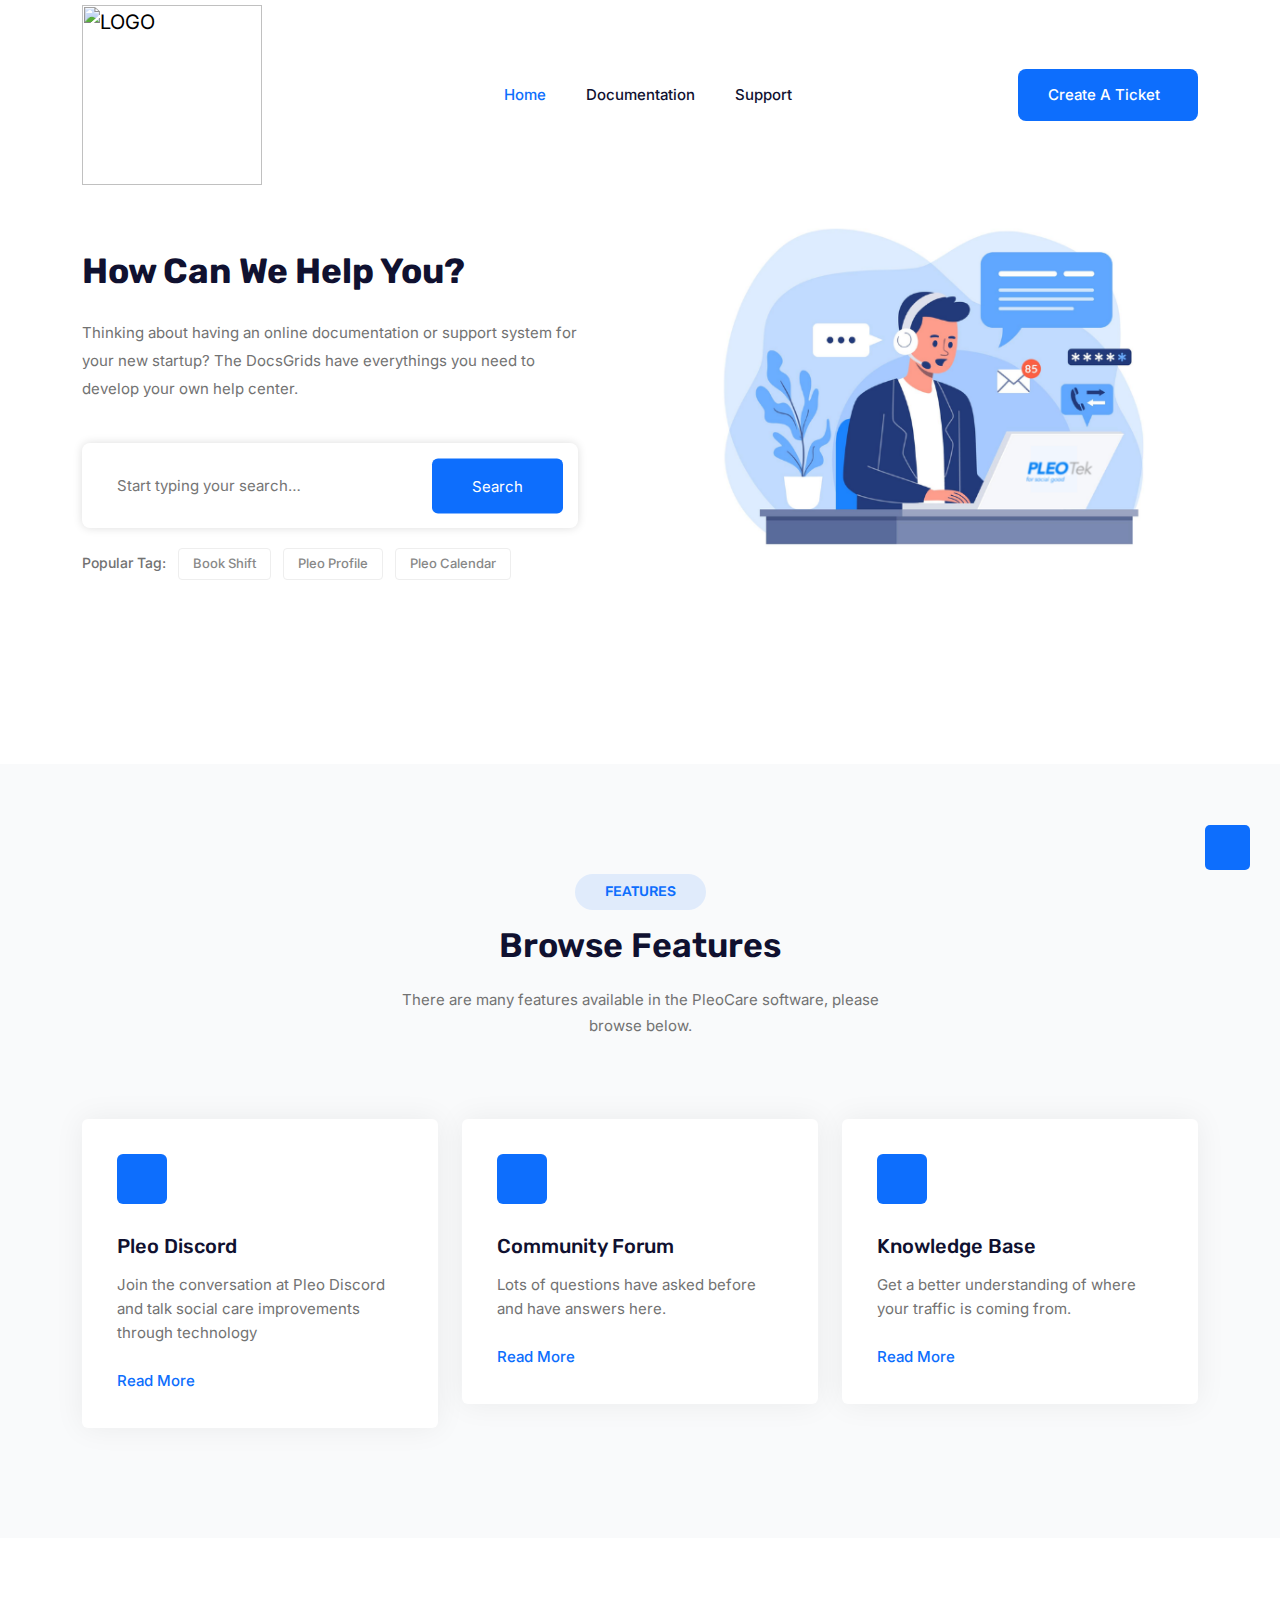
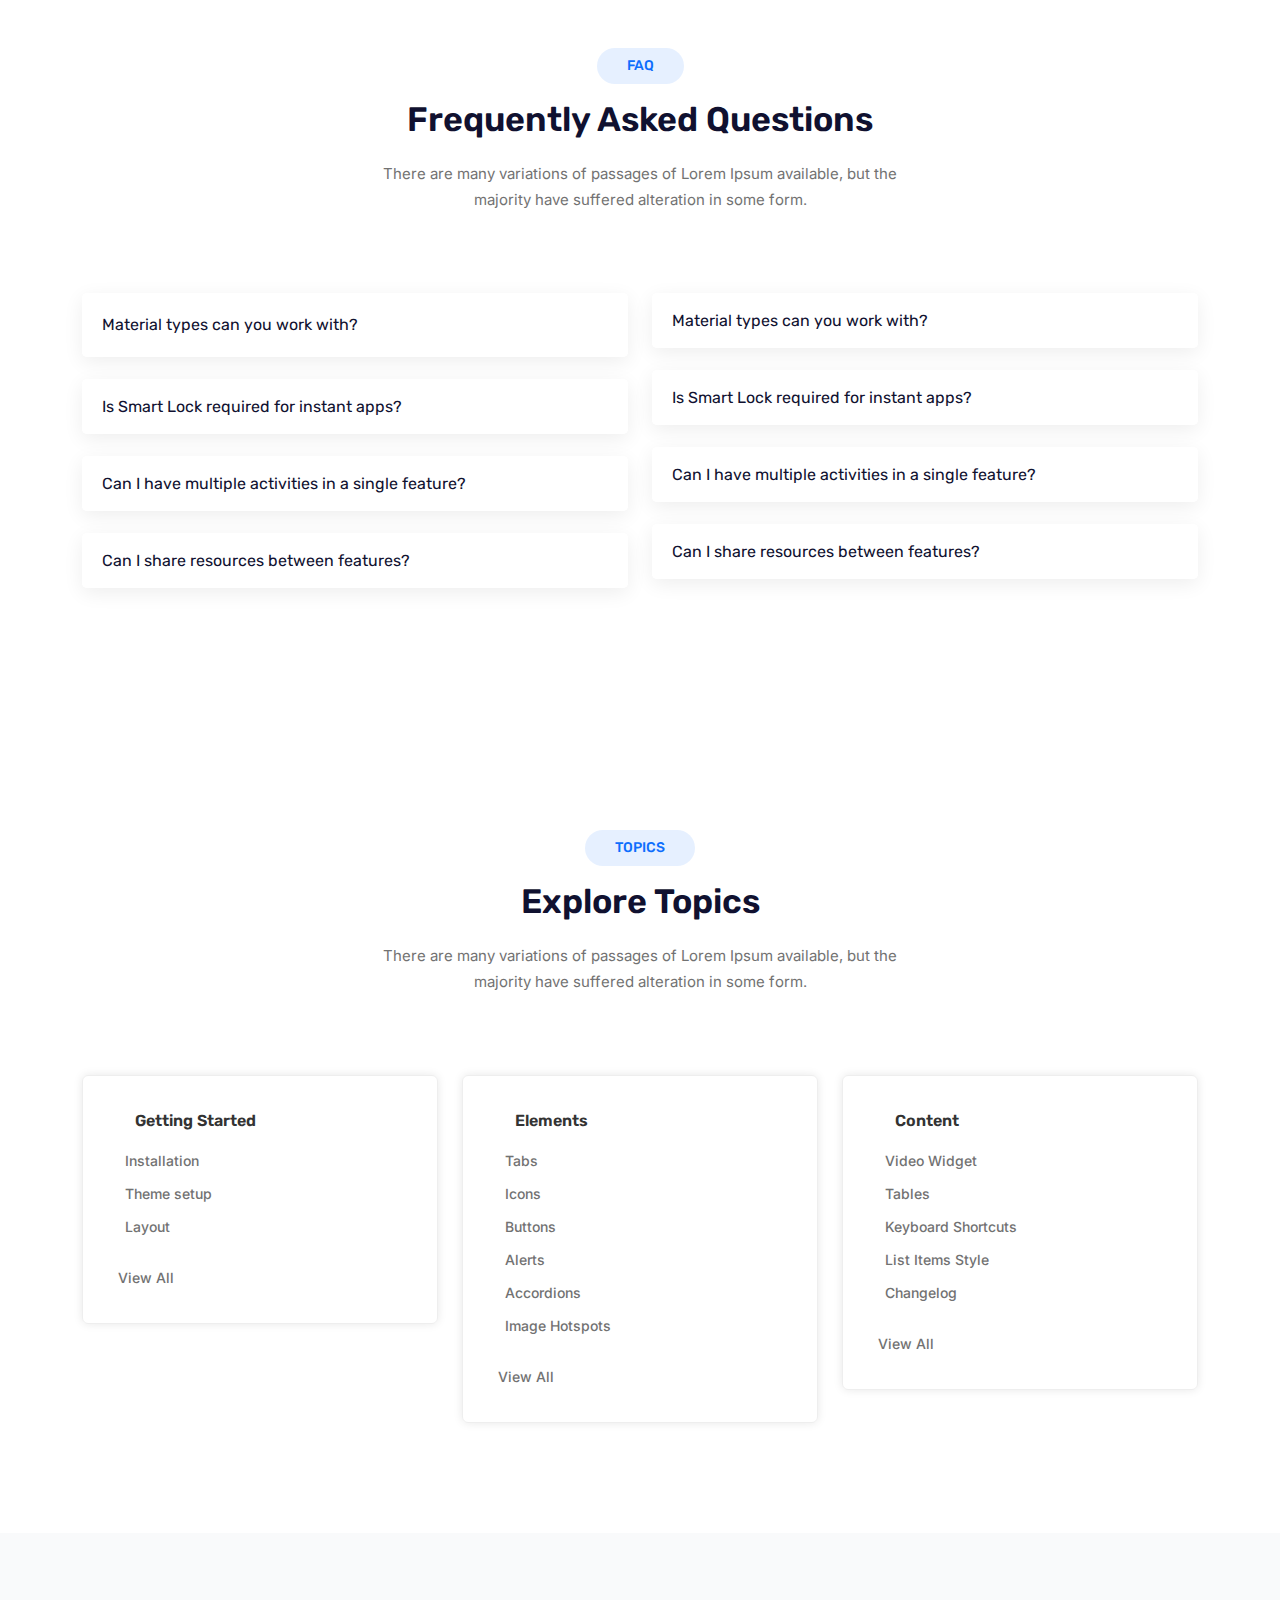
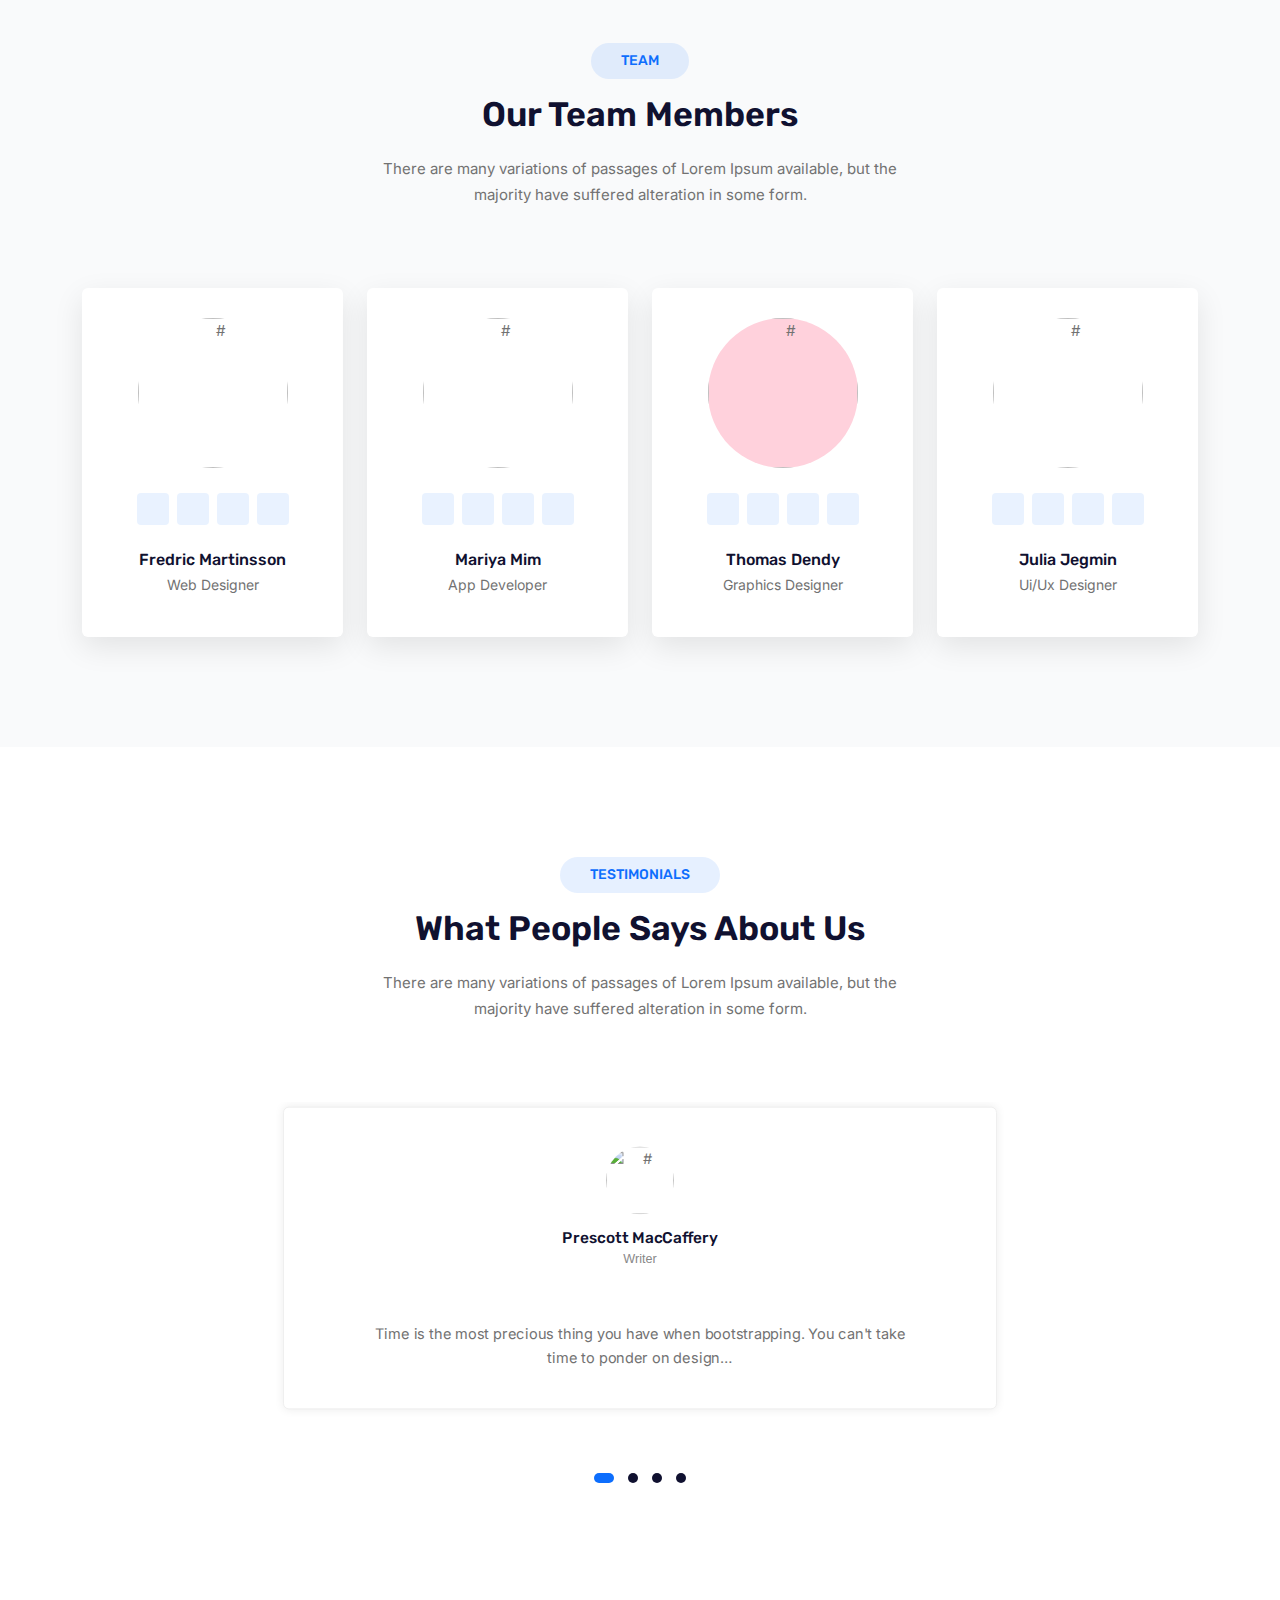
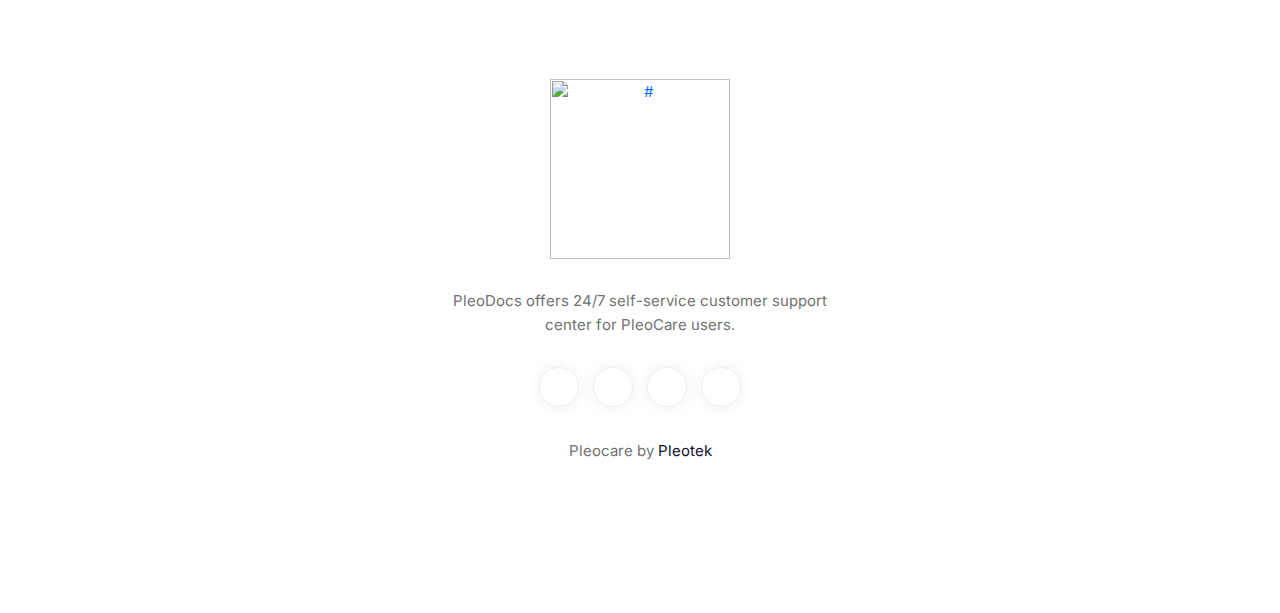
==== index.html @ 9467b8dd "Update index.html" ====
<html class="no-js" lang="zxx"><head>
    <meta charset="utf-8">
    <meta http-equiv="x-ua-compatible" content="ie=edge">
    <title>DocGrids - Documentation Bootstrap 5 HTML Template.</title>
    <meta name="description" content="">
    <meta name="viewport" content="width=device-width, initial-scale=1">
    <link rel="shortcut icon" type="image/x-icon" href="assets/images/favicon.svg">
    <link rel="stylesheet" href="https://cdn.jsdelivr.net/npm/bootstrap@5.0.2/dist/css/bootstrap.min.css">
    <link rel="stylesheet" href="assets/css/LineIcons.3.0.css">
    <link rel="stylesheet" href="assets/css/animate.css">
    <link rel="stylesheet" href="assets/css/tiny-slider.css">
    <link rel="stylesheet" href="assets/css/main.css">


    <script src="https://use.fontawesome.com/62c8717258.js"></script>

</head>

    <body>
    <div class="preloader" style="opacity: 0; display: none;">
    <div class="preloader-inner">
    <div class="preloader-icon">
    <span></span>
    <span></span>
    </div>
    </div>
    </div>
    
    
    <header class="header navbar-area">
    <div class="container">
    <div class="row align-items-center">
    <div class="col-lg-12">
    <div class="nav-inner">
    
    <nav class="navbar navbar-expand-lg">
    <a class="navbar-brand" href="index.html">
        <img src="assets/images/bluelogo.png" alt="LOGO" style="width:180px;">
    </a>
    <button class="navbar-toggler mobile-menu-btn" type="button" data-bs-toggle="collapse" data-bs-target="#navbarSupportedContent" aria-controls="navbarSupportedContent" aria-expanded="false" aria-label="Toggle navigation">
    <span class="toggler-icon"></span>
    <span class="toggler-icon"></span>
    <span class="toggler-icon"></span>
    </button>
    <div class="collapse navbar-collapse sub-menu-bar" id="navbarSupportedContent">
    <ul id="nav" class="navbar-nav ms-auto">
    <li class="nav-item">
    <a href="index.html" class="active" aria-label="Toggle navigation">Home</a>
    </li>
    <li class="nav-item">
    <a href="documentation.html" aria-label="Toggle navigation">Documentation</a>
    </li>
    <li class="nav-item">
    <a href="contact.html" aria-label="Toggle navigation">Support</a>
    </li>
    </ul>
    </div> 
    <div class="button">
    <a href="contact.html" class="btn">Create a Ticket <i class="fa fa-ticket"></i></a>
    </div>
    </nav>
    
    </div>
    </div>
    </div> 
    </div> 
    </header>
    
    
    <section class="hero-area">
    <div class="container">
    <div class="row align-items-center">
    <div class="col-lg-6 col-md-12 col-12">
     <div class="hero-content">
    <h2>How Can We Help You?</h2>
    <p>Thinking about having an online documentation or
    support system for your new startup? The DocsGrids have everythings you need to develop your
    own help
    center.</p>
    <form class="search-form">
    <input type="text" placeholder="Start typing your search…">
    <button type="submit">Search</button>
    </form>
    <ul class="popular-tag">
    <li>Popular Tag:</li>
    <li><a href="javascript:void(0)">Book Shift</a></li>
    <li><a href="javascript:void(0)">Pleo Profile</a></li>
    <li><a href="javascript:void(0)">Pleo Calendar</a></li>
    </ul>
    </div>
    </div>
    <div class="col-lg-6 col-12">
    <div class="hero-image">
    <img src="assets/images/pleodoc_icon.png" alt="#">
    </div>
    </div>
    </div>
    </div>
    </section>
    

<section class="features section">
        <div class="container">
        <div class="row">
        <div class="col-12">
        <div class="section-title">
        <h3 class="wow zoomIn" data-wow-delay=".2s" style="visibility: visible; animation-delay: 0.2s; animation-name: zoomIn;">Features</h3>
        <h2 class="wow fadeInUp" data-wow-delay=".4s" style="visibility: visible; animation-delay: 0.4s; animation-name: fadeInUp;">Browse Features</h2>
        <p class="wow fadeInUp" data-wow-delay=".6s" style="visibility: visible; animation-delay: 0.6s; animation-name: fadeInUp;">There are many features available in the PleoCare software, please browse below.</p>
        </div>
        </div>
        </div>
<div class="row">

<div class="col-lg-4 col-md-6 col-12 wow fadeInUp" data-wow-delay=".2s" style="visibility: visible; animation-delay: 0.2s; animation-name: fadeInUp;">
        
        <div class="single-featuer">
        <div class="service-icon">
        <i class="fa fa-commenting-o"  style="margin-top:10px"></i>
        </div>
        <h3>Pleo Discord</h3>
        <p>Join the conversation at Pleo Discord and talk social care improvements through technology</p>
        <a href="javascript:void(0)" class="more">Read More <i class="fa fa-arrow-right"></i></a>
    </div>
        
</div>

<div class="col-lg-4 col-md-6 col-12 wow fadeInUp" data-wow-delay=".4s" style="visibility: visible; animation-delay: 0.4s; animation-name: fadeInUp;">
        
        <div class="single-featuer">
        <div class="service-icon">
        <i class="fa fa-microphone"  style="margin-top:10px"></i>
        </div>
        <h3>Community Forum</h3>
        <p>Lots of questions have asked before and have answers here.</p>
        <a href="javascript:void(0)" class="more">Read More <i class="fa fa-arrow-right"></i></a>
    </div>
        
</div>
        
<div class="col-lg-4 col-md-6 col-12 wow fadeInUp" data-wow-delay=".2s" style="visibility: visible; animation-delay: 0.2s; animation-name: fadeInUp;">
        
    <div class="single-featuer">
    <div class="service-icon">
    <i class="fa fa-book" style="margin-top:10px"></i>
    </div>
    <h3>Knowledge Base</h3>
    <p>Get a better understanding of where your traffic is coming from.</p>
    <a href="javascript:void(0)" class="more">Read More <i class="fa fa-arrow-right"></i></a>
    </div>
    
</div>

<!--row-->        
</div>
</div>
</section>
    
<section class="accordion-area section">
    <div class="container">
    <div class="row">
    <div class="col-12">
    <div class="section-title">
    <h3 class="wow zoomIn" data-wow-delay=".2s" style="visibility: visible; animation-delay: 0.2s; animation-name: zoomIn;">FAQ</h3>
    <h2 class="wow fadeInUp" data-wow-delay=".4s" style="visibility: visible; animation-delay: 0.4s; animation-name: fadeInUp;">Frequently asked
    questions</h2>
    <p class="wow fadeInUp" data-wow-delay=".6s" style="visibility: visible; animation-delay: 0.6s; animation-name: fadeInUp;">There are many variations of passages of Lorem
    Ipsum available, but the majority have suffered alteration in some form.</p>
    </div>
    </div>
    </div>
    <div class="row">
    <div class="col-lg-6">
    <div class="accordion style2" id="accordionExample">
    <div class="accordion-item">
    <h2 class="accordion-header" id="headingOne">
        
    <button class="accordion-button collapsed" type="button" data-bs-toggle="collapse" data-bs-target="#collapseOne" aria-expanded="false" aria-controls="collapseOne">
    <span>Material types can you work with?</span><i class="fa fa-book"  style="margin-top:10px"></i>
    </button>

    </h2>
    <div id="collapseOne" class="accordion-collapse collapse" aria-labelledby="headingOne" data-bs-parent="#accordionExample">
    <div class="accordion-body">
    <p>Lorem ipsum dolor sit amet, consectetur adipiscing elit, sed do eiusmod
    tempor incididunt ut labore et dolore magna aliqua. Quis ipsum suspendisse
    ultrices gravida.</p>
    </div>
    </div>
    </div>
    <div class="accordion-item">
    <h2 class="accordion-header" id="headingTwo">
    <button class="accordion-button collapsed" type="button" data-bs-toggle="collapse" data-bs-target="#collapseTwo" aria-expanded="false" aria-controls="collapseTwo">
    <span>Is Smart Lock required for instant apps?</span><i class="fa fa-arrow-down" aria-hidden="true"></i>

    </button>
    </h2>
    <div id="collapseTwo" class="accordion-collapse collapse" aria-labelledby="headingTwo" data-bs-parent="#accordionExample">
    <div class="accordion-body">
    <p>Lorem ipsum dolor sit amet, consectetur adipiscing elit, sed do eiusmod
    tempor incididunt ut labore et dolore magna aliqua. Quis ipsum suspendisse
    ultrices gravida.</p>
    <p>Lorem ipsum dolor sit amet, consectetur adipiscing elit, sed do eiusmod
    tempor incididunt ut labore et dolore magna aliqua. Quis ipsum suspendisse
    ultrices gravida.</p>
    </div>
    </div>
    </div>
    <div class="accordion-item">
    <h2 class="accordion-header" id="headingThree">
    <button class="accordion-button collapsed" type="button" data-bs-toggle="collapse" data-bs-target="#collapseThree" aria-expanded="false" aria-controls="collapseThree">
    <span>Can I have multiple activities in a single feature?</span><i class="fa fa-arrow-down" aria-hidden="true"></i>

    </button>
    </h2>
    <div id="collapseThree" class="accordion-collapse collapse" aria-labelledby="headingThree" data-bs-parent="#accordionExample">
    <div class="accordion-body">
    <p>Lorem ipsum dolor sit amet, consectetur adipiscing elit, sed do eiusmod
    tempor incididunt ut labore et dolore magna aliqua. Quis ipsum suspendisse
    ultrices gravida.</p>
    </div>
    </div>
    </div>
    <div class="accordion-item">
    <h2 class="accordion-header" id="headingFour">
    <button class="accordion-button collapsed" type="button" data-bs-toggle="collapse" data-bs-target="#collapseFour" aria-expanded="false" aria-controls="collapseFour">
    <span>Can I share resources between features?</span><i class="fa fa-arrow-down" aria-hidden="true"></i>

    </button>
    </h2>
    <div id="collapseFour" class="accordion-collapse collapse" aria-labelledby="headingFour" data-bs-parent="#accordionExample">
    <div class="accordion-body">
    <p>Lorem ipsum dolor sit amet, consectetur adipiscing elit, sed do eiusmod
    tempor incididunt ut labore et dolore magna aliqua. Quis ipsum suspendisse
    ultrices gravida.</p>
    </div>
    </div>
    </div>
    </div>
    </div>
    <div class="col-lg-6 col-12">
    <div class="accordion style2" id="accordionExample2">
    <div class="accordion-item">
    <h2 class="accordion-header" id="headingOne2">
    <button class="accordion-button collapsed" type="button" data-bs-toggle="collapse" data-bs-target="#collapseOne2" aria-expanded="false" aria-controls="collapseOne2">
    <span>Material types can you work with?</span><i class="fa fa-arrow-down" aria-hidden="true"></i>

    </button>
    </h2>
    <div id="collapseOne2" class="accordion-collapse collapse" aria-labelledby="headingOne2" data-bs-parent="#accordionExample2">
    <div class="accordion-body">
    <p>Lorem ipsum dolor sit amet, consectetur adipiscing elit, sed do eiusmod
    tempor incididunt ut labore et dolore magna aliqua. Quis ipsum suspendisse
    ultrices gravida.</p>
    </div>
    </div>
    </div>
    <div class="accordion-item">
    <h2 class="accordion-header" id="headingTwo2">
    <button class="accordion-button collapsed" type="button" data-bs-toggle="collapse" data-bs-target="#collapseTwo2" aria-expanded="false" aria-controls="collapseTwo2">
    <span>Is Smart Lock required for instant apps?</span><i class="fa fa-arrow-down" aria-hidden="true"></i>
    </button>
    </h2>
    <div id="collapseTwo2" class="accordion-collapse collapse" aria-labelledby="headingTwo2" data-bs-parent="#accordionExample2">
    <div class="accordion-body">
    <p>Lorem ipsum dolor sit amet, consectetur adipiscing elit, sed do eiusmod
    tempor incididunt ut labore et dolore magna aliqua. Quis ipsum suspendisse
    ultrices gravida.</p>
    <p>Lorem ipsum dolor sit amet, consectetur adipiscing elit, sed do eiusmod
    tempor incididunt ut labore et dolore magna aliqua. Quis ipsum suspendisse
    ultrices gravida.</p>
    </div>
    </div>
    </div>
    <div class="accordion-item">
    <h2 class="accordion-header" id="headingThree2">
    <button class="accordion-button collapsed" type="button" data-bs-toggle="collapse" data-bs-target="#collapseThree2" aria-expanded="false" aria-controls="collapseThree2">
    <span>Can I have multiple activities in a single feature?</span><i class="fa fa-arrow-down" aria-hidden="true"></i>
    </button>
    </h2>
    <div id="collapseThree2" class="accordion-collapse collapse" aria-labelledby="headingThree2" data-bs-parent="#accordionExample2">
    <div class="accordion-body">
    <p>Lorem ipsum dolor sit amet, consectetur adipiscing elit, sed do eiusmod
    tempor incididunt ut labore et dolore magna aliqua. Quis ipsum suspendisse
    ultrices gravida.</p>
    </div>
    </div>
    </div>
    <div class="accordion-item">
    <h2 class="accordion-header" id="headingFour2">
    <button class="accordion-button collapsed" type="button" data-bs-toggle="collapse" data-bs-target="#collapseFour2" aria-expanded="false" aria-controls="collapseFour2">
    <span>Can I share resources between features?</span><i class="fa fa-chevron-down"></i>
    </button>
    </h2>
    <div id="collapseFour2" class="accordion-collapse collapse" aria-labelledby="headingFour2" data-bs-parent="#accordionExample2">
    <div class="accordion-body">
    <p>Lorem ipsum dolor sit amet, consectetur adipiscing elit, sed do eiusmod
    tempor incididunt ut labore et dolore magna aliqua. Quis ipsum suspendisse
    ultrices gravida.</p>
    </div>
    </div>
    </div>
    </div>
    </div>
    </div>
    </div>
</section>
    
<section class="topics section">
    <div class="container">
    <div class="row">
    <div class="col-12">
    <div class="section-title">
    <h3 class="wow zoomIn" data-wow-delay=".2s" style="visibility: visible; animation-delay: 0.2s; animation-name: zoomIn;">Topics</h3>
     <h2 class="wow fadeInUp" data-wow-delay=".4s" style="visibility: visible; animation-delay: 0.4s; animation-name: fadeInUp;">Explore Topics</h2>
    <p class="wow fadeInUp" data-wow-delay=".6s" style="visibility: visible; animation-delay: 0.6s; animation-name: fadeInUp;">There are many variations of passages of Lorem
    Ipsum available, but the majority have suffered alteration in some form.</p>
    </div>
    </div>
    </div>
    <div class="row">
    <div class="col-lg-4 col-md-6 col-12 wow fadeInUp" data-wow-delay=".2s" style="visibility: visible; animation-delay: 0.2s; animation-name: fadeInUp;">
    
    <div class="single-topic">
    <div class="topic-content">
    <h4 class="topic-title"><i class="fa fa-list"></i> Getting Started</h4>
    <ul class="topic-list">
    <li>
    <a href="documentation.html"><i class="fa fa-sticky-note-o"></i> Installation</a>
    </li>
    <li>
    <a href="documentation.html"><i class="fa fa-sticky-note-o"></i> Theme setup</a>
    </li>
    <li>
    <a href="documentation.html"><i class="fa fa-sticky-note-o"></i> Layout</a>
    </li>
    </ul>
    <a href="documentation.html" class="more">View All <i class="fa fa-arrow-right"></i></a>
    </div>
    </div>
    
    </div>
    <div class="col-lg-4 col-md-6 col-12 wow fadeInUp" data-wow-delay=".4s" style="visibility: visible; animation-delay: 0.4s; animation-name: fadeInUp;">
    
    <div class="single-topic">
    <div class="topic-content">
    <h4 class="topic-title"><i class="fa fa-list"></i> Elements</h4>
    <ul class="topic-list">
    <li>
    <a href="documentation.html"><i class="fa fa-sticky-note-o"></i> Tabs</a>
    </li>
    <li>
    <a href="documentation.html"><i class="fa fa-sticky-note-o"></i> Icons</a>
    </li>
    <li>
    <a href="documentation.html"><i class="fa fa-sticky-note-o"></i> Buttons</a>
    </li>
    <li>
    <a href="documentation.html"><i class="fa fa-sticky-note-o"></i> Alerts</a>
    </li>
    <li>
    <a href="documentation.html"><i class="fa fa-sticky-note-o"></i> Accordions</a>
    </li>
    <li>
    <a href="documentation.html"><i class="fa fa-sticky-note-o"></i> Image Hotspots</a>
    </li>
    </ul>
    <a href="documentation.html" class="more">View All <i class="fa fa-arrow-right"></i></a>
    </div>
    </div>
    
    </div>
    <div class="col-lg-4 col-md-6 col-12 wow fadeInUp" data-wow-delay=".6s" style="visibility: visible; animation-delay: 0.6s; animation-name: fadeInUp;">
    
    <div class="single-topic">
    <div class="topic-content">
    <h4 class="topic-title"><i class="fa fa-list"></i> Content</h4>
    <ul class="topic-list">
    <li>
    <a href="documentation.html"><i class="fa fa-sticky-note-o"></i> Video Widget</a>
    </li>
    <li>
     <a href="documentation.html"><i class="fa fa-sticky-note-o"></i> Tables</a>
    </li>
    <li>
    <a href="documentation.html"><i class="fa fa-sticky-note-o"></i> Keyboard Shortcuts</a>
    </li>
    <li>
    <a href="documentation.html"><i class="fa fa-sticky-note-o"></i> List Items Style</a>
    </li>
    <li>
    <a href="documentation.html"><i class="fa fa-sticky-note-o"></i> Changelog</a>
    </li>
    </ul>
    <a href="documentation.html" class="more">View All <i class="fa fa-arrow-right"></i></a>
    </div>
    </div>
    
    </div>
    </div>
    </div>
</section>

<section class="team section">
    <div class="container">
    <div class="row">
    <div class="col-12">
    <div class="section-title">
    <h3 class="wow zoomIn" data-wow-delay=".2s" style="animation-delay: 0.2s; animation-name: zoomIn;">Team</h3>
    <h2 class="wow fadeInUp" data-wow-delay=".4s" style="animation-delay: 0.4s; animation-name: fadeInUp;">Our Team Members</h2>
    <p class="wow fadeInUp" data-wow-delay=".6s" style="animation-delay: 0.6s; animation-name: none;">There are many variations of passages of Lorem
    Ipsum available, but the majority have suffered alteration in some form.</p>
    </div>
    </div>
    </div>
    <div class="all-speakers">
    <div class="row">
    <div class="col-lg-3 col-md-6 col-12 wow fadeInUp" data-wow-delay=".2s" style=" animation-delay: 0.2s; animation-name: none;">
    
    <div class="single-team">
    <div class="top-content">
    <div class="image">
    <img src="https://demo.graygrids.com/themes/docgrids/assets/images/team/team1.jpg" alt="#">
    </div>
    <ul class="social">
        <li class="facebook"><a href="javascript:void(0)"><i class="fa fa-facebook" style="margin-top:10px;"></i></a></li>
        <li class="twitter"><a href="javascript:void(0)"><i class="fa fa-twitter" style="margin-top:10px;"></i></a></li>
        <li class="linkedin"><a href="javascript:void(0)"><i class="fa fa-linkedin" style="margin-top:10px;"></i></a></li>
        <li class="instagram"><a href="javascript:void(0)"><i class="fa fa-instagram" style="margin-top:10px;"></i></a></li>
        </ul>
    </div>
    <div class="name">
    <h3><a href="javascript:void(0)">Fredric Martinsson</a></h3>
    <span>Web Designer</span>
    </div>
    </div>
    
    </div>
    <div class="col-lg-3 col-md-6 col-12 wow fadeInUp" data-wow-delay=".4s" style="animation-delay: 0.4s; animation-name: none;">
    
    <div class="single-team">
    <div class="top-content">
    <div class="image">
    <img src="https://demo.graygrids.com/themes/docgrids/assets/images/team/team2.jpg" alt="#">
    </div>
    <ul class="social">
        <li class="facebook"><a href="javascript:void(0)"><i class="fa fa-facebook" style="margin-top:10px;"></i></a></li>
        <li class="twitter"><a href="javascript:void(0)"><i class="fa fa-twitter" style="margin-top:10px;"></i></a></li>
        <li class="linkedin"><a href="javascript:void(0)"><i class="fa fa-linkedin" style="margin-top:10px;"></i></a></li>
        <li class="instagram"><a href="javascript:void(0)"><i class="fa fa-instagram" style="margin-top:10px;"></i></a></li>
        </ul>
    </div>
    <div class="name">
    <h3><a href="javascript:void(0)">Mariya Mim</a></h3>
    <span>App Developer</span>
    </div>
    </div>
    
    </div>
    <div class="col-lg-3 col-md-6 col-12 wow fadeInUp" data-wow-delay=".6s" style="animation-delay: 0.6s; animation-name: none;">
    
    <div class="single-team">
    <div class="top-content">
    <div class="image">
    <img src="assets/images/img2.png" alt="#" style="background-color:#ffd1dc;">
    </div>
    <ul class="social">
        <li class="facebook"><a href="javascript:void(0)"><i class="fa fa-facebook" style="margin-top:10px;"></i></a></li>
        <li class="twitter"><a href="javascript:void(0)"><i class="fa fa-twitter" style="margin-top:10px;"></i></a></li>
        <li class="linkedin"><a href="javascript:void(0)"><i class="fa fa-linkedin" style="margin-top:10px;"></i></a></li>
        <li class="instagram"><a href="javascript:void(0)"><i class="fa fa-instagram" style="margin-top:10px;"></i></a></li>
        </ul>
    </div>
    <div class="name">
    <h3><a href="javascript:void(0)">Thomas Dendy</a></h3>
    <span>Graphics Designer</span>
    </div>
    </div>
    
    </div>
    <div class="col-lg-3 col-md-6 col-12 wow fadeInUp" data-wow-delay=".8s" style="animation-delay: 0.8s; animation-name: none;">
    
    <div class="single-team">
    <div class="top-content">
    <div class="image">
    <img src="https://demo.graygrids.com/themes/docgrids/assets/images/team/team4.jpg" alt="#">
    </div>
    <ul class="social">
        <li class="facebook"><a href="javascript:void(0)"><i class="fa fa-facebook" style="margin-top:10px;"></i></a></li>
        <li class="twitter"><a href="javascript:void(0)"><i class="fa fa-twitter" style="margin-top:10px;"></i></a></li>
        <li class="linkedin"><a href="javascript:void(0)"><i class="fa fa-linkedin" style="margin-top:10px;"></i></a></li>
        <li class="instagram"><a href="javascript:void(0)"><i class="fa fa-instagram" style="margin-top:10px;"></i></a></li>
        </ul>
    </div>
    <div class="name">
    <h3><a href="javascript:void(0)">Julia Jegmin</a></h3>
    <span>Ui/Ux Designer</span>
    </div>
    </div>
    
    </div>
    </div>
    </div>
    </div>
</section>
    

<section id="testimonials" class="section testimonials">
    <div class="container">
    <div class="row">
    <div class="col-12">
    <div class="section-title">
    <h3 class="wow zoomIn" data-wow-delay=".2s" style=" animation-delay: 0.2s; animation-name: zoomIn;">Testimonials</h3>
    <h2 class="wow fadeInUp" data-wow-delay=".4s" style="animation-delay: 0.4s; animation-name: fadeInUp;">What people says about us</h2>
    <p class="wow fadeInUp" data-wow-delay=".6s" style="animation-delay: 0.6s; animation-name: fadeInUp;">There are many variations of passages of Lorem
    Ipsum available, but the majority have
    suffered alteration in some form.</p>
    </div>
    </div>
    </div>
    <div class="slider-head">
    <div class="row">
    <div class="col-lg-8 offset-lg-2 col-md-12 col-12">
    <div class="tns-outer" id="tns1-ow"><div class="tns-nav" aria-label="Carousel Pagination">
        <button type="button" data-nav="0" aria-controls="tns1" style="" aria-label="Carousel Page 1 (Current Slide)" class="tns-nav-active"></button>
        <button type="button" data-nav="1" tabindex="-1" aria-controls="tns1" style="" aria-label="Carousel Page 2"></button>
        <button type="button" data-nav="2" tabindex="-1" aria-controls="tns1" style="" aria-label="Carousel Page 3"></button>
        <button type="button" data-nav="3" tabindex="-1" aria-controls="tns1" style="" aria-label="Carousel Page 4"></button>
    </div><div class="tns-liveregion tns-visually-hidden" aria-live="polite" aria-atomic="true">slide <span class="current">2</span>  of 4</div>
    <div id="tns1-mw" class="tns-ovh"><div class="tns-inner" id="tns1-iw">
        
    <div class="testimonial-slider  tns-slider tns-carousel tns-subpixel tns-calc tns-horizontal" id="tns1"><div class="single-testimonial tns-item tns-slide-cloned" aria-hidden="true" tabindex="-1">
    <div class="top-section">
    <img src="https://demo.graygrids.com/themes/docgrids/assets/images/testimonial/testi-2.png" alt="#">
    <h3>
    Prescott MacCaffery
    <span>Writer</span>
    </h3>
    <ul class="rating">
    <li><i class="fa fa-star"></i></li>
    <li><i class="fa fa-star"></i></li>
    <li><i class="fa fa-star"></i></li>
    <li><i class="fa fa-star"></i></li>
    <li><i class="fa fa-star"></i></li>
    </ul>
    </div>
    <p>Time is the most precious thing you have when bootstrapping. You can't take time to
    ponder on
    design…</p>
    </div>
    
    <div class="single-testimonial tns-item tns-slide-active" id="tns1-item0">
    <div class="top-section">
    <img src="https://demo.graygrids.com/themes/docgrids/assets/images/testimonial/testi-1.png" alt="#">
    <h3>
    Aaron Almaraz
    <span>CEO &amp; Founder at Gearat</span>
    </h3>
    <ul class="rating">
        <li><i class="fa fa-star"></i></li>
        <li><i class="fa fa-star"></i></li>
        <li><i class="fa fa-star"></i></li>
        <li><i class="fa fa-star"></i></li>
        <li><i class="fa fa-star"></i></li>
    </ul>
    </div>
    <p>Time is the most precious thing you have when bootstrapping. You can't take time to
    ponder on
    design…</p>
    </div>
    
    
    <div class="single-testimonial tns-item" id="tns1-item1" aria-hidden="true" tabindex="-1">
    <div class="top-section">
    <img src="https://demo.graygrids.com/themes/docgrids/assets/images/testimonial/testi-2.png" alt="#">
    <h3>
    Marleah Eagleston
    <span>Founder at Spicenet</span>
    </h3>
    <ul class="rating">
        <li><i class="fa fa-star"></i></li>
        <li><i class="fa fa-star"></i></li>
        <li><i class="fa fa-star"></i></li>
        <li><i class="fa fa-star"></i></li>
        <li><i class="fa fa-star"></i></li>
    </ul>
    </div>
     <p>Time is the most precious thing you have when bootstrapping. You can't take time to
    ponder on
    design…</p>
    </div>
    
    
    <div class="single-testimonial tns-item" id="tns1-item2" aria-hidden="true" tabindex="-1">
    <div class="top-section">
    <img src="https://demo.graygrids.com/themes/docgrids/assets/images/testimonial/testi-3.png" alt="#">
    <h3>
    Phet Putrie
    <span>Freelancer</span>
    </h3>
    <ul class="rating">
        <li><i class="fa fa-star"></i></li>
        <li><i class="fa fa-star"></i></li>
        <li><i class="fa fa-star"></i></li>
        <li><i class="fa fa-star"></i></li>
        <li><i class="fa fa-star"></i></li>
    </ul>
    </div>
    <p>Time is the most precious thing you have when bootstrapping. You can't take time to
    ponder on
    design…</p>
    </div>
    
    
    <div class="single-testimonial tns-item" id="tns1-item3" aria-hidden="true" tabindex="-1">
    <div class="top-section">
    <img src="https://demo.graygrids.com/themes/docgrids/assets/images/testimonial/testi-2.png" alt="#">
    <h3>
    Prescott MacCaffery
    <span>Writer</span>
    </h3>
    <ul class="rating">
        <li><i class="fa fa-star"></i></li>
        <li><i class="fa fa-star"></i></li>
        <li><i class="fa fa-star"></i></li>
        <li><i class="fa fa-star"></i></li>
        <li><i class="fa fa-star"></i></li>
    </ul>
    </div>
    <p>Time is the most precious thing you have when bootstrapping. You can't take time to
    ponder on
    design…</p>
    </div>
    
    <div class="single-testimonial tns-item tns-slide-cloned" aria-hidden="true" tabindex="-1">
    <div class="top-section">
    <img src="https://demo.graygrids.com/themes/docgrids/assets/images/testimonial/testi-1.png" alt="#">
    <h3>
    Aaron Almaraz
    <span>CEO &amp; Founder at Gearat</span>
    </h3>
    <ul class="rating">
        <li><i class="fa fa-star"></i></li>
        <li><i class="fa fa-star"></i></li>
        <li><i class="fa fa-star"></i></li>
        <li><i class="fa fa-star"></i></li>
        <li><i class="fa fa-star"></i></li>
    </ul>
    </div>
    <p>Time is the most precious thing you have when bootstrapping. You can't take time to
    ponder on
    design…</p>
    </div></div></div></div></div>
    </div>
    </div>
    </div>
    </div>
    </section>

<footer class="footer section" style="background-color:#fff;padding-bottom:150px;background-image: url(assets/images/footer-bg.svg);background-repeat: no-repeat;">
   
<div class="container">
<div class="row">
<div class="col-lg-8 offset-lg-2 col-12">
    
<div class="footer-content">
    <div class="logo">
    <a href="javascript:void(0)">
    <img src="assets/images/bluelogo.png" alt="#" style="width:180px;">
    </a>
    </div>
    <p>PleoDocs offers 24/7 self-service customer
        support<br> center for PleoCare users.</p>
        <ul class="social">
        <li><a href="javascript:void(0)"><i class="fa fa-facebook"  style="background-color:#;margin-top:10px;"></i></a></li>
        <li><a href="javascript:void(0)"><i class="fa fa-twitter"   style="background-color:#;margin-top:10px;"></i></a></li>
        <li><a href="javascript:void(0)"><i class="fa fa-instagram" style="background-color:#;margin-top:10px;"></i></a></li>
        <li><a href="javascript:void(0)"><i class="fa fa-linkedin"  style="background-color:#;margin-top:10px;"></i></a></li>
    </ul>
    <div class="copyright-text">
    <p>Pleocare by <a href="https://pleotek.com/" rel="nofollow" target="_blank">Pleotek</a></p>
    </div>
</div>
    
</div>
</div>
</div>
</footer>
  
    
<a href="#" class="scroll-top">
<i class="fa fa-chevron-up"></i>
</a>
    
<script src="assets/js/bootstrap.min.js"></script>
<script src="assets/js/wow.min.js"></script>
<script src="assets/js/tiny-slider.js"></script>
<script src="assets/js/main.js"></script>
<script>
        //========= testimonial 
        tns({
            container: '.testimonial-slider',
            items: 3,
            slideBy: 'page',
            autoplay: false,
            mouseDrag: true,
            gutter: 0,
            nav: true,
            controls: false,
            controlsText: ['<i class="fa fa-arrow-left"></i>', '<i class="fa fa-arrow-right"></i>'],
            responsive: {
                0: {
                    items: 1,
                },
                540: {
                    items: 1,
                },
                768: {
                    items: 1,
                },
                992: {
                    items: 1,
                },
                1170: {
                    items: 1,
                }
            }
        });



        // WOW active
        new WOW().init();
</script>
</body>
</html>
---- assets/css/tiny-slider.css ----
.tns-outer {
    padding: 0!important
}

.tns-outer [hidden] {
    display: none!important
}

.tns-outer [aria-controls],
.tns-outer [data-action] {
    cursor: pointer
}

.tns-slider {
    -webkit-transition: all 0s;
    -moz-transition: all 0s;
    transition: all 0s
}

.tns-slider>.tns-item {
    -webkit-box-sizing: border-box;
    -moz-box-sizing: border-box;
    box-sizing: border-box
}

.tns-horizontal.tns-subpixel {
    white-space: nowrap
}

.tns-horizontal.tns-subpixel>.tns-item {
    display: inline-block;
    vertical-align: top;
    white-space: normal
}

.tns-horizontal.tns-no-subpixel:after {
    content: '';
    display: table;
    clear: both
}

.tns-horizontal.tns-no-subpixel>.tns-item {
    float: left
}

.tns-horizontal.tns-carousel.tns-no-subpixel>.tns-item {
    margin-right: -100%
}

.tns-no-calc {
    position: relative;
    left: 0
}

.tns-gallery {
    position: relative;
    left: 0;
    min-height: 1px
}

.tns-gallery>.tns-item {
    position: absolute;
    left: -100%;
    -webkit-transition: transform 0s, opacity 0s;
    -moz-transition: transform 0s, opacity 0s;
    transition: transform 0s, opacity 0s
}

.tns-gallery>.tns-slide-active {
    position: relative;
    left: auto!important
}

.tns-gallery>.tns-moving {
    -webkit-transition: all .25s;
    -moz-transition: all .25s;
    transition: all .25s
}

.tns-autowidth {
    display: inline-block
}

.tns-lazy-img {
    -webkit-transition: opacity .6s;
    -moz-transition: opacity .6s;
    transition: opacity .6s;
    opacity: .6
}

.tns-lazy-img.tns-complete {
    opacity: 1
}

.tns-ah {
    -webkit-transition: height 0s;
    -moz-transition: height 0s;
    transition: height 0s
}

.tns-ovh {
    overflow: hidden
}

.tns-visually-hidden {
    position: absolute;
    left: -10000em
}

.tns-transparent {
    opacity: 0;
    visibility: hidden
}

.tns-fadeIn {
    opacity: 1;
    filter: alpha(opacity=100);
    z-index: 0
}

.tns-normal,
.tns-fadeOut {
    opacity: 0;
    filter: alpha(opacity=0);
    z-index: -1
}

.tns-vpfix {
    white-space: nowrap
}

.tns-vpfix>div,
.tns-vpfix>li {
    display: inline-block
}

.tns-t-subp2 {
    margin: 0 auto;
    width: 310px;
    position: relative;
    height: 10px;
    overflow: hidden
}

.tns-t-ct {
    width: 2333.3333333%;
    width: -webkit-calc(100% * 70/3);
    width: -moz-calc(100% * 70/3);
    width: calc(100% * 70/3);
    position: absolute;
    right: 0
}

.tns-t-ct:after {
    content: '';
    display: table;
    clear: both
}

.tns-t-ct>div {
    width: 1.4285714%;
    width: -webkit-calc(100%/70);
    width: -moz-calc(100%/70);
    width: calc(100%/70);
    height: 10px;
    float: left
}
---- assets/css/main.css ----
/* ===========================
Index Of css

01. Variables CSS
02. Normalize CSS
03. Header CSS
04. Hero CSS
05. Doc Style CSS
06. Features CSS
07. Team CSS
08. Topics CSS
09. Testimonial CSS
10. Contact CSS
11. Mail Success CSS
12. Footer CSS
========================== */
    /*======================================
    Variables
========================================*/
    /*======================================
    Normalize CSS
========================================*/
    
    @import url("https://fonts.googleapis.com/css2?family=Inter:wght@400;500;600;700;800;900&display=swap");
    @import url("https://fonts.googleapis.com/css2?family=Rubik:wght@400;500;600;700;800;900&display=swap");
    html {
        scroll-behavior: smooth;
    }
    
    body {
        font-family: "Inter", sans-serif;
        font-weight: normal;
        font-style: normal;
        color: #727272;
        overflow-x: hidden;
        font-size: 15px;
    }
    
    p {
        margin: 0;
        padding: 0;
        font-size: 15px;
        line-height: 24px;
    }
    
    * {
        margin: 0;
        padding: 0;
    }
    
    .navbar-toggler:focus,
    a:focus,
    input:focus,
    textarea:focus,
    button:focus,
    .btn:focus,
    .btn.focus,
    .btn:not(:disabled):not(.disabled).active,
    .btn:not(:disabled):not(.disabled):active {
        text-decoration: none;
        outline: none;
        outline: none !important;
        border-color: none !important;
        -webkit-box-shadow: none !important;
        box-shadow: none !important;
    }
    
    .form-check-input:checked {
        background-color: #0d6efd;
        border-color: #0d6efd;
    }
    
    select {
        -webkit-writing-mode: horizontal-tb !important;
        text-rendering: auto;
        color: #101130;
        letter-spacing: normal;
        word-spacing: normal;
        text-transform: none;
        text-indent: 0px;
        text-shadow: none;
        display: inline-block;
        text-align: start;
        -webkit-appearance: menulist;
        -moz-appearance: menulist;
        appearance: menulist;
        -webkit-box-sizing: border-box;
        box-sizing: border-box;
        -webkit-box-align: center;
        -ms-flex-align: center;
        align-items: center;
        white-space: pre;
        -webkit-rtl-ordering: logical;
        background-color: -internal-light-dark(white, #3b3b3b);
        cursor: default;
        margin: 0em;
        font: 400 14px;
        border-radius: 0px;
        border-width: 1px;
        border-style: solid;
        border-color: -internal-light-dark(#767676, #858585);
        -o-border-image: initial;
        border-image: initial;
    }
    
    span,
    a {
        display: inline-block;
        text-decoration: none;
        transition: all 0.4s ease;
        -webkit-transition: all 0.4s ease;
        -moz-transition: all 0.4s ease;
    }
    
    audio,
    canvas,
    iframe,
    img,
    svg,
    video {
        vertical-align: middle;
    }
    
    img {
        max-width: 100%;
    }
    
    h1,
    h2,
    h3,
    h4,
    h5,
    h6 {
        font-weight: 600;
        margin: 0px;
        color: #101130;
        font-family: 'Rubik', sans-serif;
    }
    
    h1 a,
    h2 a,
    h3 a,
    h4 a,
    h5 a,
    h6 a {
        color: inherit;
    }
    
    h1 {
        font-size: 50px;
    }
    
    h2 {
        font-size: 40px;
    }
    
    h3 {
        font-size: 30px;
    }
    
    h4 {
        font-size: 25px;
    }
    
    h5 {
        font-size: 20px;
    }
    
    h6 {
        font-size: 16px;
    }
    
    ul,
    ol {
        margin: 0px;
        padding: 0px;
        list-style-type: none;
    }
    
    .mt-5 {
        margin-top: 5px;
    }
    
    .mt-10 {
        margin-top: 10px;
    }
    
    .mt-15 {
        margin-top: 15px;
    }
    
    .mt-20 {
        margin-top: 20px;
    }
    
    .mt-25 {
        margin-top: 25px;
    }
    
    .mt-30 {
        margin-top: 30px;
    }
    
    .mt-35 {
        margin-top: 35px;
    }
    
    .mt-40 {
        margin-top: 40px;
    }
    
    .mt-45 {
        margin-top: 45px;
    }
    
    .mt-50 {
        margin-top: 50px;
    }
    
    .mt-55 {
        margin-top: 55px;
    }
    
    .mt-60 {
        margin-top: 60px;
    }
    
    .mt-65 {
        margin-top: 65px;
    }
    
    .mt-70 {
        margin-top: 70px;
    }
    
    .mt-75 {
        margin-top: 75px;
    }
    
    .mt-80 {
        margin-top: 80px;
    }
    
    .mt-85 {
        margin-top: 85px;
    }
    
    .mt-90 {
        margin-top: 90px;
    }
    
    .mt-95 {
        margin-top: 95px;
    }
    
    .mt-100 {
        margin-top: 100px;
    }
    
    .mt-105 {
        margin-top: 105px;
    }
    
    .mt-110 {
        margin-top: 110px;
    }
    
    .mt-115 {
        margin-top: 115px;
    }
    
    .mt-120 {
        margin-top: 120px;
    }
    
    .mt-125 {
        margin-top: 125px;
    }
    
    .mt-130 {
        margin-top: 130px;
    }
    
    .mt-135 {
        margin-top: 135px;
    }
    
    .mt-140 {
        margin-top: 140px;
    }
    
    .mt-145 {
        margin-top: 145px;
    }
    
    .mt-150 {
        margin-top: 150px;
    }
    
    .mt-155 {
        margin-top: 155px;
    }
    
    .mt-160 {
        margin-top: 160px;
    }
    
    .mt-165 {
        margin-top: 165px;
    }
    
    .mt-170 {
        margin-top: 170px;
    }
    
    .mt-175 {
        margin-top: 175px;
    }
    
    .mt-180 {
        margin-top: 180px;
    }
    
    .mt-185 {
        margin-top: 185px;
    }
    
    .mt-190 {
        margin-top: 190px;
    }
    
    .mt-195 {
        margin-top: 195px;
    }
    
    .mt-200 {
        margin-top: 200px;
    }
    
    .mt-205 {
        margin-top: 205px;
    }
    
    .mt-210 {
        margin-top: 210px;
    }
    
    .mt-215 {
        margin-top: 215px;
    }
    
    .mt-220 {
        margin-top: 220px;
    }
    
    .mt-225 {
        margin-top: 225px;
    }
    
    .mb-5 {
        margin-bottom: 5px;
    }
    
    .mb-10 {
        margin-bottom: 10px;
    }
    
    .mb-15 {
        margin-bottom: 15px;
    }
    
    .mb-20 {
        margin-bottom: 20px;
    }
    
    .mb-25 {
        margin-bottom: 25px;
    }
    
    .mb-30 {
        margin-bottom: 30px;
    }
    
    .mb-35 {
        margin-bottom: 35px;
    }
    
    .mb-40 {
        margin-bottom: 40px;
    }
    
    .mb-45 {
        margin-bottom: 45px;
    }
    
    .mb-50 {
        margin-bottom: 50px;
    }
    
    .mb-55 {
        margin-bottom: 55px;
    }
    
    .mb-60 {
        margin-bottom: 60px;
    }
    
    .mb-65 {
        margin-bottom: 65px;
    }
    
    .mb-70 {
        margin-bottom: 70px;
    }
    
    .mb-75 {
        margin-bottom: 75px;
    }
    
    .mb-80 {
        margin-bottom: 80px;
    }
    
    .mb-85 {
        margin-bottom: 85px;
    }
    
    .mb-90 {
        margin-bottom: 90px;
    }
    
    .mb-95 {
        margin-bottom: 95px;
    }
    
    .mb-100 {
        margin-bottom: 100px;
    }
    
    .mb-105 {
        margin-bottom: 105px;
    }
    
    .mb-110 {
        margin-bottom: 110px;
    }
    
    .mb-115 {
        margin-bottom: 115px;
    }
    
    .mb-120 {
        margin-bottom: 120px;
    }
    
    .mb-125 {
        margin-bottom: 125px;
    }
    
    .mb-130 {
        margin-bottom: 130px;
    }
    
    .mb-135 {
        margin-bottom: 135px;
    }
    
    .mb-140 {
        margin-bottom: 140px;
    }
    
    .mb-145 {
        margin-bottom: 145px;
    }
    
    .mb-150 {
        margin-bottom: 150px;
    }
    
    .mb-155 {
        margin-bottom: 155px;
    }
    
    .mb-160 {
        margin-bottom: 160px;
    }
    
    .mb-165 {
        margin-bottom: 165px;
    }
    
    .mb-170 {
        margin-bottom: 170px;
    }
    
    .mb-175 {
        margin-bottom: 175px;
    }
    
    .mb-180 {
        margin-bottom: 180px;
    }
    
    .mb-185 {
        margin-bottom: 185px;
    }
    
    .mb-190 {
        margin-bottom: 190px;
    }
    
    .mb-195 {
        margin-bottom: 195px;
    }
    
    .mb-200 {
        margin-bottom: 200px;
    }
    
    .mb-205 {
        margin-bottom: 205px;
    }
    
    .mb-210 {
        margin-bottom: 210px;
    }
    
    .mb-215 {
        margin-bottom: 215px;
    }
    
    .mb-220 {
        margin-bottom: 220px;
    }
    
    .mb-225 {
        margin-bottom: 225px;
    }
    
    .pt-5 {
        padding-top: 5px;
    }
    
    .pt-10 {
        padding-top: 10px;
    }
    
    .pt-15 {
        padding-top: 15px;
    }
    
    .pt-20 {
        padding-top: 20px;
    }
    
    .pt-25 {
        padding-top: 25px;
    }
    
    .pt-30 {
        padding-top: 30px;
    }
    
    .pt-35 {
        padding-top: 35px;
    }
    
    .pt-40 {
        padding-top: 40px;
    }
    
    .pt-45 {
        padding-top: 45px;
    }
    
    .pt-50 {
        padding-top: 50px;
    }
    
    .pt-55 {
        padding-top: 55px;
    }
    
    .pt-60 {
        padding-top: 60px;
    }
    
    .pt-65 {
        padding-top: 65px;
    }
    
    .pt-70 {
        padding-top: 70px;
    }
    
    .pt-75 {
        padding-top: 75px;
    }
    
    .pt-80 {
        padding-top: 80px;
    }
    
    .pt-85 {
        padding-top: 85px;
    }
    
    .pt-90 {
        padding-top: 90px;
    }
    
    .pt-95 {
        padding-top: 95px;
    }
    
    .pt-100 {
        padding-top: 100px;
    }
    
    .pt-105 {
        padding-top: 105px;
    }
    
    .pt-110 {
        padding-top: 110px;
    }
    
    .pt-115 {
        padding-top: 115px;
    }
    
    .pt-120 {
        padding-top: 120px;
    }
    
    .pt-125 {
        padding-top: 125px;
    }
    
    .pt-130 {
        padding-top: 130px;
    }
    
    .pt-135 {
        padding-top: 135px;
    }
    
    .pt-140 {
        padding-top: 140px;
    }
    
    .pt-145 {
        padding-top: 145px;
    }
    
    .pt-150 {
        padding-top: 150px;
    }
    
    .pt-155 {
        padding-top: 155px;
    }
    
    .pt-160 {
        padding-top: 160px;
    }
    
    .pt-165 {
        padding-top: 165px;
    }
    
    .pt-170 {
        padding-top: 170px;
    }
    
    .pt-175 {
        padding-top: 175px;
    }
    
    .pt-180 {
        padding-top: 180px;
    }
    
    .pt-185 {
        padding-top: 185px;
    }
    
    .pt-190 {
        padding-top: 190px;
    }
    
    .pt-195 {
        padding-top: 195px;
    }
    
    .pt-200 {
        padding-top: 200px;
    }
    
    .pt-205 {
        padding-top: 205px;
    }
    
    .pt-210 {
        padding-top: 210px;
    }
    
    .pt-215 {
        padding-top: 215px;
    }
    
    .pt-220 {
        padding-top: 220px;
    }
    
    .pt-225 {
        padding-top: 225px;
    }
    
    .pb-5 {
        padding-bottom: 5px;
    }
    
    .pb-10 {
        padding-bottom: 10px;
    }
    
    .pb-15 {
        padding-bottom: 15px;
    }
    
    .pb-20 {
        padding-bottom: 20px;
    }
    
    .pb-25 {
        padding-bottom: 25px;
    }
    
    .pb-30 {
        padding-bottom: 30px;
    }
    
    .pb-35 {
        padding-bottom: 35px;
    }
    
    .pb-40 {
        padding-bottom: 40px;
    }
    
    .pb-45 {
        padding-bottom: 45px;
    }
    
    .pb-50 {
        padding-bottom: 50px;
    }
    
    .pb-55 {
        padding-bottom: 55px;
    }
    
    .pb-60 {
        padding-bottom: 60px;
    }
    
    .pb-65 {
        padding-bottom: 65px;
    }
    
    .pb-70 {
        padding-bottom: 70px;
    }
    
    .pb-75 {
        padding-bottom: 75px;
    }
    
    .pb-80 {
        padding-bottom: 80px;
    }
    
    .pb-85 {
        padding-bottom: 85px;
    }
    
    .pb-90 {
        padding-bottom: 90px;
    }
    
    .pb-95 {
        padding-bottom: 95px;
    }
    
    .pb-100 {
        padding-bottom: 100px;
    }
    
    .pb-105 {
        padding-bottom: 105px;
    }
    
    .pb-110 {
        padding-bottom: 110px;
    }
    
    .pb-115 {
        padding-bottom: 115px;
    }
    
    .pb-120 {
        padding-bottom: 120px;
    }
    
    .pb-125 {
        padding-bottom: 125px;
    }
    
    .pb-130 {
        padding-bottom: 130px;
    }
    
    .pb-135 {
        padding-bottom: 135px;
    }
    
    .pb-140 {
        padding-bottom: 140px;
    }
    
    .pb-145 {
        padding-bottom: 145px;
    }
    
    .pb-150 {
        padding-bottom: 150px;
    }
    
    .pb-155 {
        padding-bottom: 155px;
    }
    
    .pb-160 {
        padding-bottom: 160px;
    }
    
    .pb-165 {
        padding-bottom: 165px;
    }
    
    .pb-170 {
        padding-bottom: 170px;
    }
    
    .pb-175 {
        padding-bottom: 175px;
    }
    
    .pb-180 {
        padding-bottom: 180px;
    }
    
    .pb-185 {
        padding-bottom: 185px;
    }
    
    .pb-190 {
        padding-bottom: 190px;
    }
    
    .pb-195 {
        padding-bottom: 195px;
    }
    
    .pb-200 {
        padding-bottom: 200px;
    }
    
    .pb-205 {
        padding-bottom: 205px;
    }
    
    .pb-210 {
        padding-bottom: 210px;
    }
    
    .pb-215 {
        padding-bottom: 215px;
    }
    
    .pb-220 {
        padding-bottom: 220px;
    }
    
    .pb-225 {
        padding-bottom: 225px;
    }
    
    .img-bg {
        background-position: center center;
        background-size: cover;
        background-repeat: no-repeat;
        width: 100%;
        height: 100%;
    }
    
    @media only screen and (min-width: 480px) and (max-width: 767px) {
        .container {
            width: 450px;
        }
    }
    
    .bg-gray {
        background-color: #F9FAFB !important;
    }
    /* Bread Crumbs */
    
    .breadcrumbs {
        position: relative;
        padding-top: 150px;
        padding-bottom: 100px;
        z-index: 2;
        text-align: center;
        background: -webkit-gradient(linear, left top, left bottom, from(#fff), to(#eee));
        background: linear-gradient(#fff, #eee);
    }
    
    @media only screen and (min-width: 768px) and (max-width: 991px) {
        .breadcrumbs {
            padding-top: 100px;
            padding-bottom: 60px;
        }
    }
    
    @media (max-width: 767px) {
        .breadcrumbs {
            padding-top: 90px;
            padding-bottom: 50px;
        }
    }
    
    .breadcrumbs .breadcrumbs-content {
        position: relative;
        text-align: center;
    }
    
    .breadcrumbs .breadcrumbs-content .page-title {
        font-size: 32px;
        color: #101130;
        font-weight: 600;
        position: relative;
        line-height: 28px;
        text-transform: capitalize;
    }
    
    @media only screen and (min-width: 768px) and (max-width: 991px) {
        .breadcrumbs .breadcrumbs-content .page-title {
            font-size: 28px;
            line-height: 38px;
        }
    }
    
    @media (max-width: 767px) {
        .breadcrumbs .breadcrumbs-content .page-title {
            font-size: 25px;
            line-height: 34px;
        }
    }
    
    .breadcrumbs .breadcrumbs-content .breadcrumb-nav {
        background: transparent;
        border-radius: 0;
        margin-bottom: 0;
        padding: 0;
        display: inline-block;
    }
    
    .breadcrumbs .breadcrumb-nav {
        margin-top: 10px;
    }
    
    @media only screen and (min-width: 768px) and (max-width: 991px) {
        .breadcrumbs .breadcrumb-nav {
            margin-top: 8px;
        }
    }
    
    @media (max-width: 767px) {
        .breadcrumbs .breadcrumb-nav {
            text-align: center;
            margin-top: 7px;
        }
    }
    
    .breadcrumbs .breadcrumb-nav li {
        display: inline-block;
        position: relative;
        padding-right: 14px;
        margin-right: 14px;
        text-transform: capitalize;
        color: #101130;
    }
    
    .breadcrumbs .breadcrumb-nav li:after {
        content: "\ea62";
        font-family: lineIcons;
        font-size: 11px;
        position: absolute;
        top: 3px;
        right: -7px;
    }
    
    .breadcrumbs .breadcrumb-nav li:last-child {
        margin: 0;
        padding: 0;
    }
    
    .breadcrumbs .breadcrumb-nav li:last-child::after {
        display: none;
    }
    
    .breadcrumbs .breadcrumb-nav li,
    .breadcrumbs .breadcrumb-nav li a {
        color: #101130;
        font-size: 14px;
        font-weight: 500;
    }
    
    .breadcrumbs .breadcrumb-nav li i,
    .breadcrumbs .breadcrumb-nav li a i {
        font-size: 13px;
        display: inline-block;
        margin-right: 3px;
        position: relative;
        top: -1px;
    }
    
    .breadcrumbs .breadcrumb-nav li a {
        position: relative;
    }
    
    .breadcrumbs .breadcrumb-nav li a:hover {
        color: #0d6efd;
    }
    
    .section {
        padding-top: 110px;
        padding-bottom: 110px;
        position: relative;
    }
    
    @media only screen and (min-width: 768px) and (max-width: 991px) {
        .section {
            padding-top: 70px;
            padding-bottom: 70px;
        }
    }
    
    @media (max-width: 767px) {
        .section {
            padding-top: 60px;
            padding-bottom: 60px;
        }
    }
    /* Section Title */
    
    .section-title {
        text-align: center;
        margin-bottom: 80px;
        padding: 0 300px;
        position: relative;
        z-index: 5;
    }
    
    @media only screen and (min-width: 768px) and (max-width: 991px) {
        .section-title {
            padding: 0px 120px;
            margin-bottom: 50px;
        }
    }
    
    @media (max-width: 767px) {
        .section-title {
            padding: 0px 10px;
            margin-bottom: 40px;
        }
    }
    
    .section-title h3 {
        font-size: 14px;
        font-weight: 500;
        display: inline-block;
        margin-bottom: 15px;
        color: #0d6efd;
        text-transform: uppercase;
        position: relative;
        line-height: 14px;
        background-color: #0d6efd1A;
        padding: 11px 30px;
        border-radius: 30px;
    }
    
    @media only screen and (min-width: 768px) and (max-width: 991px) {
        .section-title h3 {
            font-size: 14px;
            margin-bottom: 16px;
        }
    }
    
    @media (max-width: 767px) {
        .section-title h3 {
            font-size: 13px;
            margin-bottom: 12px;
        }
    }
    
    .section-title h2 {
        font-size: 34px;
        margin-bottom: 20px;
        line-height: 42px;
        text-transform: capitalize;
        position: relative;
        font-weight: 600;
    }
    
    @media only screen and (min-width: 768px) and (max-width: 991px) {
        .section-title h2 {
            font-size: 28px;
            line-height: 36px;
            margin-bottom: 20px;
        }
    }
    
    @media (max-width: 767px) {
        .section-title h2 {
            font-size: 24px;
            line-height: 30px;
            margin-bottom: 15px;
        }
    }
    
    .section-title p {
        font-size: 15px;
        line-height: 26px;
    }
    
    .section-title.white-title h3 {
        color: #fff;
    }
    
    .section-title.white-title h3::before {
        background-color: #fff;
    }
    
    .section-title.white-title h3::after {
        background-color: #fff;
    }
    
    .section-title.white-title h2 {
        color: #fff;
    }
    
    .section-title.white-title p {
        color: #fff;
    }
    
    .section-title.align-right {
        padding: 0;
        padding-left: 600px;
    }
    
    .section-title.align-right h2:before {
        display: none;
    }
    
    .section-title.align-right h2:after {
        position: absolute;
        right: 0;
        bottom: -1px;
        height: 2px;
        width: 50px;
        background: #0d6efd;
        content: "";
    }
    
    .section-title.align-left {
        padding: 0;
        padding-right: 600px;
    }
    
    .section-title.align-left h2:before {
        left: 0;
        margin-left: 0;
    }
    /* One Click Scrool Top Button*/
    
    .scroll-top {
        width: 45px;
        height: 45px;
        line-height: 45px;
        background: #0d6efd;
        display: -webkit-box;
        display: -ms-flexbox;
        display: flex;
        -webkit-box-pack: center;
        -ms-flex-pack: center;
        justify-content: center;
        -webkit-box-align: center;
        -ms-flex-align: center;
        align-items: center;
        font-size: 14px;
        color: #fff !important;
        position: fixed;
        bottom: 30px;
        right: 30px;
        z-index: 9;
        cursor: pointer;
        -webkit-transition: all .3s ease-out 0s;
        transition: all .3s ease-out 0s;
        border-radius: 5px;
        overflow: hidden;
    }
    
    .scroll-top::before {
        position: absolute;
        content: "";
        left: 50%;
        top: 50%;
        height: 0px;
        width: 0px;
        -webkit-transition: all 0.4s ease;
        transition: all 0.4s ease;
        background-color: #101130;
        z-index: -1;
        -webkit-transform: translateY(-50%) translateX(-50%);
        transform: translateY(-50%) translateX(-50%);
        border-radius: 50%;
    }
    
    .scroll-top:hover {
        color: #fff;
        background-color: #0d6efd;
    }
    
    .scroll-top:hover::before {
        height: 100px;
        width: 100px;
        -webkit-transform: translateY(-50%) translateX(-50%);
        transform: translateY(-50%) translateX(-50%);
    }
    /* Overlay */
    
    .overlay {
        position: relative;
        z-index: 1;
    }
    
    .overlay::before {
        position: absolute;
        top: 0;
        left: 0;
        width: 100%;
        height: 100%;
        opacity: 0.4;
        background: #101130;
        content: "";
        -webkit-transition: all 0.4s ease;
        transition: all 0.4s ease;
        z-index: -1;
    }
    /* Pagination CSS */
    
    .pagination {
        text-align: left;
        margin: 60px 0 0 0;
        display: block;
    }
    
    @media only screen and (min-width: 768px) and (max-width: 991px) {
        .pagination {
            margin-top: 50px;
        }
    }
    
    @media (max-width: 767px) {
        .pagination {
            margin-top: 40px;
        }
    }
    
    .pagination.center {
        text-align: center;
    }
    
    .pagination.right {
        text-align: right;
    }
    
    .pagination.left {
        text-align: left;
    }
    
    .pagination .pagination-list {
        display: inline-block;
        overflow: hidden;
    }
    
    .pagination .pagination-list li {
        margin-right: 5px;
        display: inline-block;
        margin-top: 10px;
    }
    
    .pagination .pagination-list li:last-child {
        margin-right: 0px;
    }
    
    .pagination .pagination-list li a {
        background: #fff;
        color: #081828;
        font-weight: 400;
        font-size: 14px;
        border-radius: 5px;
        padding: 8px 20px;
        text-align: center;
        border: 1px solid #eee;
    }
    
    .pagination .pagination-list li.active a,
    .pagination .pagination-list li:hover a {
        background: #0d6efd;
        color: #fff;
        border-color: transparent;
    }
    
    .pagination .pagination-list li a i {
        font-size: 13px;
    }
    
    .blog-grids.pagination {
        margin-top: 50px;
        text-align: center;
    }
    
    .button .btn {
        display: inline-block;
        text-transform: capitalize;
        font-size: 15px;
        font-weight: 500;
        padding: 15px 30px;
        background-color: #0d6efd;
        color: #fff;
        border: none;
        -webkit-transition: all 0.3s ease;
        transition: all 0.3s ease;
        border-radius: 8px;
        position: relative;
        z-index: 1;
        margin-right: 7px;
        overflow: hidden;
    }
    
    @media only screen and (min-width: 768px) and (max-width: 991px) {
        .button .btn {
            padding: 14px 25px;
            font-size: 14px;
            font-weight: 500;
        }
    }
    
    @media (max-width: 767px) {
        .button .btn {
            padding: 14px 25px;
            font-size: 14px;
            font-weight: 500;
        }
    }
    
    .button .btn i {
        display: inline-block;
        margin-right: 5px;
    }
    
    .button .btn:last-child {
        margin: 0;
    }
    
    .button .btn:hover {
        color: #fff;
        background-color: #101130;
    }
    
    .button {
        margin-left: 0 !important;
    }
    
    .button .btn-alt {
        background-color: #101130 !important;
        color: #fff !important;
    }
    
    @media only screen and (min-width: 768px) and (max-width: 991px) {
        .button .btn-alt {
            padding: 14px 25px;
            font-size: 14px;
            font-weight: 500;
        }
    }
    
    @media (max-width: 767px) {
        .button .btn-alt {
            padding: 14px 25px;
            font-size: 14px;
            font-weight: 500;
        }
    }
    
    .button .btn-alt:hover {
        background-color: #0d6efd !important;
        color: #fff !important;
    }
    
    .align-left {
        text-align: left;
    }
    
    .align-right {
        text-align: right;
    }
    
    .align-center {
        text-align: center;
    }
    /* Preloader */
    
    .preloader {
        position: fixed;
        top: 0;
        left: 0;
        z-index: 999999999;
        width: 100%;
        height: 100%;
        background-color: #fff;
        overflow: hidden;
    }
    
    .preloader-inner {
        position: absolute;
        top: 50%;
        left: 50%;
        -webkit-transform: translate(-50%, -50%);
        transform: translate(-50%, -50%);
    }
    
    .preloader-icon {
        width: 100px;
        height: 100px;
        display: inline-block;
        padding: 0px;
    }
    
    .preloader-icon span {
        position: absolute;
        display: inline-block;
        width: 100px;
        height: 100px;
        border-radius: 100%;
        background: #0d6efd;
        -webkit-animation: preloader-fx 1.6s linear infinite;
        animation: preloader-fx 1.6s linear infinite;
    }
    
    .preloader-icon span:last-child {
        animation-delay: -0.8s;
        -webkit-animation-delay: -0.8s;
    }
    
    @keyframes preloader-fx {
        0% {
            -webkit-transform: scale(0, 0);
            transform: scale(0, 0);
            opacity: 0.5;
        }
        100% {
            -webkit-transform: scale(1, 1);
            transform: scale(1, 1);
            opacity: 0;
        }
    }
    
    @-webkit-keyframes preloader-fx {
        0% {
            -webkit-transform: scale(0, 0);
            opacity: 0.5;
        }
        100% {
            -webkit-transform: scale(1, 1);
            opacity: 0;
        }
    }
    /*======================================
	01. Start Header CSS
========================================*/
    
    .header {
        width: 100%;
        background: transparent;
        position: absolute;
        width: 100%;
        left: 0;
        top: 0;
    }
    
    @media only screen and (min-width: 768px) and (max-width: 991px) {
        .header {
            padding: 18px 0 !important;
        }
        .header .mobile-menu-btn .toggler-icon {
            background-color: #101130;
        }
        .header .button {
            margin: 0 !important;
        }
        .header .navbar-collapse {
            position: absolute;
            top: 67px !important;
            left: 0;
            width: 100%;
            background-color: #fff;
            z-index: 9;
            -webkit-box-shadow: 0px 15px 20px 0px rgba(0, 0, 0, 0.1);
            box-shadow: 0px 15px 20px 0px rgba(0, 0, 0, 0.1);
            padding: 10px 20px;
            max-height: 350px;
            overflow-y: scroll;
            border-radius: 6px;
            border: 1px solid #eee;
        }
        .header .navbar .navbar-nav .nav-item a:hover {
            color: #0d6efd !important;
        }
        .header .navbar .navbar-nav .nav-item a.active {
            color: #0d6efd !important;
        }
        .header .navbar-nav .nav-item {
            margin: 0;
        }
        .header .navbar-nav .nav-item:hover a {
            color: #0d6efd;
        }
        .header .navbar-nav .nav-item a {
            padding: 12px 16px !important;
        }
        .header .navbar-nav .nav-item a::before {
            display: none;
        }
        .header .navbar-nav .nav-item .sub-menu {
            position: static;
            width: 100%;
            opacity: 1;
            visibility: visible;
            -webkit-box-shadow: none;
            box-shadow: none;
            padding: 0;
            border: none;
            margin-left: 15px;
            margin-right: 15px;
        }
        .header .navbar-nav .nav-item .sub-menu .nav-item a {
            padding: 12px 12px;
        }
        .header .navbar-nav .nav-item .sub-menu .nav-item a:hover {
            color: #0d6efd !important;
        }
        .header .navbar-nav .nav-item a {
            color: #051441;
            display: -webkit-box;
            display: -ms-flexbox;
            display: flex;
            -webkit-box-pack: justify;
            -ms-flex-pack: justify;
            justify-content: space-between;
            padding: 10px 0;
        }
        .header .navbar-nav .nav-item a::after {
            opacity: 1;
            visibility: visible;
        }
        .header .navbar-nav .nav-item .sub-menu li.active {
            background: #fff !important;
            color: #0d6efd !important;
        }
        .header .navbar-nav .nav-item .sub-menu .nav-item {
            margin: 0 !important;
        }
        .header .navbar-nav .nav-item .sub-menu .nav-item a {
            padding: 10px 12px !important;
        }
        .header .navbar-nav .nav-item .sub-menu li:hover {
            background: #fff !important;
            color: #0d6efd !important;
        }
        .header .navbar-nav .nav-item a {
            font-size: 14px;
            color: #101130 !important;
        }
        .header .navbar-nav .nav-item a:hover {
            color: #0d6efd;
        }
    }
    
    @media (max-width: 767px) {
        .header {
            padding: 18px 0 !important;
        }
        .header .mobile-menu-btn .toggler-icon {
            background-color: #101130;
        }
        .header .navbar-collapse {
            position: absolute;
            top: 63px !important;
            left: 0;
            width: 100%;
            background-color: #fff;
            z-index: 9;
            -webkit-box-shadow: 0px 15px 20px 0px rgba(0, 0, 0, 0.1);
            box-shadow: 0px 15px 20px 0px rgba(0, 0, 0, 0.1);
            padding: 10px 20px;
            max-height: 350px;
            overflow-y: scroll;
            border-radius: 6px;
            border: 1px solid #eee;
        }
        .header .navbar .navbar-nav .nav-item a:hover {
            color: #0d6efd !important;
        }
        .header .navbar .navbar-nav .nav-item a.active {
            color: #0d6efd !important;
        }
        .header .navbar-nav .nav-item {
            margin: 0;
        }
        .header .navbar-nav .nav-item:hover a {
            color: #0d6efd;
        }
        .header .navbar-nav .nav-item a {
            padding: 12px 16px !important;
        }
        .header .navbar-nav .nav-item a::before {
            display: none;
        }
        .header .navbar-nav .nav-item .sub-menu {
            position: static;
            width: 100%;
            opacity: 1;
            visibility: visible;
            -webkit-box-shadow: none;
            box-shadow: none;
            padding: 0;
            border: none;
            margin-left: 15px;
            margin-right: 15px;
        }
        .header .navbar-nav .nav-item .sub-menu .nav-item a {
            padding: 12px 12px;
        }
        .header .navbar-nav .nav-item .sub-menu .nav-item a:hover {
            color: #0d6efd !important;
        }
        .header .navbar-nav .nav-item a {
            color: #051441;
            display: -webkit-box;
            display: -ms-flexbox;
            display: flex;
            -webkit-box-pack: justify;
            -ms-flex-pack: justify;
            justify-content: space-between;
            padding: 10px 0;
        }
        .header .navbar-nav .nav-item a::after {
            opacity: 1;
            visibility: visible;
        }
        .header .navbar-nav .nav-item .sub-menu li.active {
            background: #fff !important;
            color: #0d6efd !important;
        }
        .header .navbar-nav .nav-item .sub-menu .nav-item {
            margin: 0 !important;
        }
        .header .navbar-nav .nav-item .sub-menu .nav-item a {
            padding: 10px 12px !important;
        }
        .header .navbar-nav .nav-item .sub-menu li:hover {
            background: #fff !important;
            color: #0d6efd !important;
        }
        .header .navbar-nav .nav-item a {
            font-size: 14px;
            color: #101130 !important;
        }
        .header .navbar-nav .nav-item a:hover {
            color: #0d6efd;
        }
    }
    
    @media (max-width: 767px) {
        .header .button {
            display: none;
        }
    }
    
    .header .navbar-brand img {
        width: 170px;
    }
    
    @media only screen and (min-width: 768px) and (max-width: 991px) {
        .header .navbar-brand img {
            width: 160px;
        }
    }
    
    @media (max-width: 767px) {
        .header .navbar-brand img {
            width: 150px;
        }
    }
    
    .sticky {
        position: fixed;
        z-index: 99;
        -webkit-box-shadow: 0px 20px 50px 0px rgba(0, 0, 0, 0.05);
        box-shadow: 0px 20px 50px 0px rgba(0, 0, 0, 0.05);
        -webkit-transition: all 0.3s ease-out 0s;
        transition: all 0.3s ease-out 0s;
        top: 0;
        background-color: #fff;
    }
    
    .navbar-expand-lg .navbar-nav {
        margin: 0;
        margin-left: auto !important;
        margin-right: auto !important;
    }
    
    .sticky .navbar .navbar-nav .nav-item a {
        color: #101130;
    }
    
    .sticky .navbar-nav .nav-item a.active {
        color: #0d6efd;
    }
    
    .sticky .navbar-nav .nav-item:hover a {
        color: #0d6efd;
    }
    
    .header .navbar .navbar-nav .nav-item .sub-menu a.active {
        color: #fff;
    }
    
    .sticky .navbar .navbar-nav .nav-item .sub-menu a.active {
        color: #fff;
    }
    
    .sticky .navbar .mobile-menu-btn .toggler-icon {
        background: #fff;
    }
    /*===== NAVBAR =====*/
    
    .navbar-area {
        width: 100%;
        z-index: 99;
        -webkit-transition: all 0.3s ease-out 0s;
        transition: all 0.3s ease-out 0s;
        padding: 0;
    }
    
    .navbar-area.sticky {
        position: fixed;
        z-index: 99;
        -webkit-box-shadow: 0px 20px 50px 0px rgba(0, 0, 0, 0.05);
        box-shadow: 0px 20px 50px 0px rgba(0, 0, 0, 0.05);
        -webkit-transition: all 0.3s ease-out 0s;
        transition: all 0.3s ease-out 0s;
        padding: 0px 0;
    }
    
    .navbar {
        padding: 0;
        position: relative;
        -webkit-transition: all 0.3s ease-out 0s;
        transition: all 0.3s ease-out 0s;
    }
    
    .navbar-brand {
        padding-left: 0;
        border-radius: 0;
    }
    
    .mobile-menu-btn {
        padding: 0px;
    }
    
    .mobile-menu-btn:focus {
        text-decoration: none;
        outline: none;
        -webkit-box-shadow: none;
        box-shadow: none;
    }
    
    .mobile-menu-btn .toggler-icon {
        width: 30px;
        height: 2px;
        background-color: #101130;
        display: block;
        margin: 5px 0;
        position: relative;
        -webkit-transition: all 0.3s ease-out 0s;
        transition: all 0.3s ease-out 0s;
    }
    
    .mobile-menu-btn.active .toggler-icon:nth-of-type(1) {
        -webkit-transform: rotate(45deg);
        transform: rotate(45deg);
        top: 7px;
    }
    
    .mobile-menu-btn.active .toggler-icon:nth-of-type(2) {
        opacity: 0;
    }
    
    .mobile-menu-btn.active .toggler-icon:nth-of-type(3) {
        -webkit-transform: rotate(135deg);
        transform: rotate(135deg);
        top: -7px;
    }
    
    .navbar-nav .nav-item {
        z-index: 1;
        position: relative;
        margin-right: 40px;
    }
    
    .navbar-nav .nav-item:last-child {
        margin-right: 0 !important;
    }
    
    .navbar-nav .nav-item a {
        font-size: 15px;
        color: #101130;
        -webkit-transition: all 0.3s ease-out 0s;
        transition: all 0.3s ease-out 0s;
        position: relative;
        padding: 35px 0;
        display: -webkit-inline-box;
        display: -ms-inline-flexbox;
        display: inline-flex;
        -webkit-box-align: center;
        -ms-flex-align: center;
        align-items: center;
        font-weight: 500;
        transition: all 0.3s ease-out 0s;
        position: relative;
        text-transform: capitalize;
    }
    
    .navbar-nav .nav-item a::after {
        opacity: 0;
        visibility: hidden;
    }
    
    .navbar-nav .nav-item:hover a {
        color: #0d6efd;
    }
    
    .navbar-nav .nav-item a.active {
        color: #0d6efd;
    }
    
    .navbar-nav .nav-item a.dd-menu::after {
        content: "\ea5e";
        font: normal normal normal 1em/1 "LineIcons";
        position: absolute;
        right: 17px;
        font-size: 10px;
        top: 50%;
        margin-left: 5px;
        margin-top: 0px;
        -webkit-transition: all 0.3s ease-out 0s;
        transition: all 0.3s ease-out 0s;
        height: 10px;
    }
    
    @media only screen and (min-width: 992px) and (max-width: 1199px) {
        .navbar-nav .nav-item a.dd-menu::after {
            right: 13px;
        }
    }
    
    @media only screen and (min-width: 768px) and (max-width: 991px),
    (max-width: 767px) {
        .navbar-nav .nav-item a.dd-menu::after {
            top: 18px;
            right: 0;
            -webkit-transform: rotate(180deg);
            transform: rotate(180deg);
        }
    }
    
    @media only screen and (min-width: 768px) and (max-width: 991px),
    (max-width: 767px) {
        .navbar-nav .nav-item a.collapsed::after {
            -webkit-transform: rotate(0deg);
            transform: rotate(0deg);
        }
    }
    
    .navbar-nav .nav-item:hover>.sub-menu {
        top: 100%;
        opacity: 1;
        visibility: visible;
    }
    
    .navbar-nav .nav-item:hover>.sub-menu .sub-menu {
        left: 100%;
        top: 0;
    }
    
    .navbar-nav .nav-item .sub-menu {
        padding: 30px;
        min-width: 240px;
        background: #fff;
        -webkit-box-shadow: 0px 5px 20px #0000001a;
        box-shadow: 0px 5px 20px #0000001a;
        position: absolute;
        top: 110% !important;
        left: 0;
        opacity: 0;
        visibility: hidden;
        -webkit-transition: all 0.3s ease-out 0s;
        transition: all 0.3s ease-out 0s;
        border-radius: 0 0 4px 4px;
        border-radius: 5px;
    }
    
    .navbar-nav .nav-item:hover .sub-menu {
        top: 100% !important;
    }
    
    .navbar-nav .nav-item .sub-menu .nav-item {
        width: 100%;
        margin-bottom: 15px;
    }
    
    .navbar-nav .nav-item .sub-menu .nav-item:last-child {
        margin: 0;
    }
    
    .navbar-nav .nav-item .sub-menu .nav-item a {
        padding: 0;
        color: #555;
        display: block;
        width: 100%;
        font-size: 14px;
        font-weight: 500;
        text-transform: capitalize;
        position: relative;
        z-index: 1;
        border-radius: 4px;
        overflow: hidden;
        -webkit-transition: all 0.1s ease;
        transition: all 0.1s ease;
    }
    
    .navbar-nav .nav-item .sub-menu .nav-item a::before {
        display: none;
    }
    
    .navbar-nav .nav-item .sub-menu .nav-item a:hover {
        color: #0d6efd;
    }
    
    .navbar-nav .nav-item .sub-menu.left-menu {
        left: -100%;
    }
    
    .navbar-nav .nav-item .sub-menu.collapse:not(.show) {
        display: block;
    }
    
    @media only screen and (min-width: 768px) and (max-width: 991px),
    (max-width: 767px) {
        .navbar-nav .nav-item .sub-menu.collapse:not(.show) {
            display: none;
        }
    }
    
    .navbar-nav .nav-item .sub-menu>li {
        display: block;
        margin-left: 0;
    }
    
    .navbar-nav .nav-item .sub-menu>li:last-child {
        border: none;
    }
    
    .navbar-nav .nav-item .sub-menu>li.active>a {
        color: #0d6efd !important;
    }
    
    .navbar-nav .nav-item .sub-menu>li>a {
        font-weight: 400;
        display: block;
        padding: 12px 15px;
        font-size: 14px;
        color: #222;
        font-weight: 400;
    }
    
    .navbar-nav .nav-item .sub-menu>li:first-child a {
        border: none;
    }
    
    .header .button .btn {
        display: -webkit-box;
        display: -ms-flexbox;
        display: flex;
        -webkit-box-align: center;
        -ms-flex-align: center;
        align-items: center;
    }
    
    .header .button .btn i {
        display: inline-block;
        margin: 0;
        margin-left: 8px;
        font-size: 18px;
    }
    
    .others-pages {
        background-color: #fff;
        position: relative;
        border-bottom: 1px solid #eee;
    }
    
    .others-pages .button .signin {
        color: #101130;
    }
    
    .others-pages .button .signin:hover {
        color: #0d6efd;
    }
    
    .others-pages .button .signup {
        background-color: #0d6efd;
        color: #fff;
    }
    
    .others-pages .button .signup:hover {
        background-color: #0d6efd;
        color: #fff;
    }
    
    @media only screen and (min-width: 768px) and (max-width: 991px),
    (max-width: 767px) {
        .header .button .signin {
            color: #101130;
        }
        .header .button .signin:hover {
            color: #0d6efd;
        }
        .header .button .signup {
            background-color: #0d6efd;
            color: #fff;
        }
        .header .button .signup:hover {
            background-color: #0d6efd;
            color: #fff;
        }
    }
    /*======================================
     End Header CSS
  ========================================*/
    /*======================================
    Hero Area CSS
========================================*/
    
    .hero-area {
        position: relative;
        background-color: #fff;
        padding: 160px 0 100px 0;
    }
    
    @media only screen and (min-width: 768px) and (max-width: 991px) {
        .hero-area {
            padding: 120px 0 70px 0;
        }
    }
    
    @media (max-width: 767px) {
        .hero-area {
            padding: 110px 0 60px 0;
        }
    }
    
    .hero-area .hero-content {
        border-radius: 0;
        position: relative;
        z-index: 1;
        text-align: left;
    }
    
    @media only screen and (min-width: 1200px) and (max-width: 1399px),
    only screen and (min-width: 1400px) {
        .hero-area .hero-content {
            padding-right: 50px;
        }
    }
    
    @media only screen and (min-width: 768px) and (max-width: 991px) {
        .hero-area .hero-content {
            padding: 0px 140px;
            text-align: center;
        }
    }
    
    @media (max-width: 767px) {
        .hero-area .hero-content {
            padding: 0;
            text-align: center;
        }
    }
    
    .hero-area .hero-content h2 {
        font-weight: 700;
        font-size: 35px;
        line-height: 55px;
        color: #101130;
        margin: 0px 0 18px;
        text-transform: capitalize;
        overflow: hidden;
    }
    
    @media only screen and (min-width: 768px) and (max-width: 991px) {
        .hero-area .hero-content h2 {
            font-size: 28px;
            line-height: 40px;
        }
    }
    
    @media (max-width: 767px) {
        .hero-area .hero-content h2 {
            font-size: 25px;
            line-height: 35px;
        }
    }
    
    .hero-area .hero-content p {
        font-weight: 400;
        line-height: 28px;
        color: #727272;
        margin: 20px 0;
    }
    
    @media only screen and (min-width: 768px) and (max-width: 991px) {
        .hero-area .hero-content p {
            margin: 18px 0;
            font-size: 15px;
            line-height: 26px;
        }
    }
    
    @media (max-width: 767px) {
        .hero-area .hero-content p {
            margin: 20px 0;
            font-size: 15px;
            line-height: 23px;
        }
    }
    
    .hero-area .hero-content h4 {
        font-size: 15px;
        font-weight: 500;
        color: #101130;
        margin-top: 40px;
        margin-bottom: 25px;
    }
    
    .hero-area .hero-content .search-form {
        position: relative;
        padding: 15px 20px;
        border-radius: 8px;
        -webkit-box-shadow: 0px 0px 10px rgba(0, 0, 0, 0.137);
        box-shadow: 0px 0px 10px rgba(0, 0, 0, 0.137);
        margin-top: 40px;
    }
    
    @media (max-width: 767px) {
        .hero-area .hero-content .search-form {
            padding: 0;
            -webkit-box-shadow: none;
            box-shadow: none;
        }
    }
    
    @media (max-width: 767px) {
        .hero-area .hero-content .search-form {
            margin-top: 25px;
        }
    }
    
    .hero-area .hero-content .search-form input {
        height: 55px;
        width: 100%;
        border: none;
        border-radius: 6px;
        padding: 0px 160px 0 15px;
    }
    
    @media (max-width: 767px) {
        .hero-area .hero-content .search-form input {
            padding: 0 20px;
            height: 50px !important;
            border: 1px solid #eee;
        }
    }
    
    .hero-area .hero-content .search-form button {
        height: 55px;
        line-height: 55px;
        background-color: #0d6efd;
        color: #fff;
        padding: 0px 40px;
        border-radius: 6px;
        border: none;
        position: absolute;
        top: 50%;
        -webkit-transform: translateY(-50%);
        transform: translateY(-50%);
        right: 15px;
        -webkit-transition: all 0.4s ease;
        transition: all 0.4s ease;
    }
    
    @media (max-width: 767px) {
        .hero-area .hero-content .search-form button {
            position: relative;
            top: 0;
            right: 0;
            width: 100%;
            padding: 0;
            text-align: center;
            -webkit-transform: none;
            transform: none;
            margin-top: 13px;
            height: 50px !important;
            line-height: 50px !important;
        }
    }
    
    .hero-area .hero-content .search-form button:hover {
        background-color: #101130;
        color: #fff;
    }
    
    .hero-area .hero-content .popular-tag {
        margin-top: 20px;
    }
    
    .hero-area .hero-content .popular-tag li {
        display: inline-block;
        margin-right: 8px;
        font-weight: 500;
        font-size: 14px;
    }
    
    @media (max-width: 767px) {
        .hero-area .hero-content .popular-tag li {
            margin-bottom: 10px;
        }
    }
    
    .hero-area .hero-content .popular-tag li:last-child {
        margin: 0;
    }
    
    .hero-area .hero-content .popular-tag li a {
        padding: 5px 14px;
        color: #888;
        border-radius: 4px;
        font-size: 13px;
        border: 1px solid #eee;
        font-weight: 500;
    }
    
    .hero-area .hero-content .popular-tag li a:hover {
        color: #fff;
        background-color: #0d6efd;
        border-color: transparent;
    }
    
    .hero-area .hero-image {
        text-align: center;
        margin-bottom: 40px;
    }
    
    @media only screen and (min-width: 768px) and (max-width: 991px),
    (max-width: 767px) {
        .hero-area .hero-image {
            display: none;
        }
    }
    
    .hero-area .hero-image img {
        width: 85%;
    }
    /*======================================
    Doc Style CSS
========================================*/
    /* ======== Background Colors ========== */
    
    .primary-bg {
        background-color: #0d6efd;
    }
    
    .secondary-bg {
        background-color: #00c1f8;
    }
    
    .success-bg {
        background-color: #219653;
    }
    
    .danger-bg {
        background-color: #d50100;
    }
    
    .warning-bg {
        background-color: #f7c800;
    }
    
    .info-bg {
        background-color: #97ca31;
    }
    
    .dark-bg {
        background-color: #262d3f;
    }
    
    .light-bg {
        background-color: #efefef;
    }
    
    .active-bg {
        background-color: #0d6efd;
    }
    
    .deactive-bg {
        background-color: #cbe1ff;
    }
    
    .deactive-bg {
        background-color: #cbe1ff;
    }
    
    .gray-bg {
        background-color: #5d657b;
    }
    
    .purple-bg {
        background-color: #9b51e0;
    }
    
    .orange-bg {
        background-color: #f2994a;
    }
    
    main {
        margin: 0px 0px;
        display: -webkit-box;
        display: -ms-flexbox;
        display: flex;
        -webkit-box-pack: center;
        -ms-flex-pack: center;
        justify-content: center;
        background-color: #fff;
    }
    
    .text-center {
        text-align: center;
    }
    
    .mx-auto {
        margin-left: auto;
        margin-right: auto;
    }
    
    .mb-30 {
        margin-bottom: 30px;
    }
    
    a {
        -webkit-transition: all 0.3s;
        transition: all 0.3s;
    }
    
    mark {
        padding: 3px 10px;
        background: lavender;
        color: #111;
        border-radius: 2px;
        font-weight: 400;
        font-size: 15px;
        border-radius: 3px;
        margin: 0px 4px;
    }
    
    mark a {
        color: #101130;
    }
    
    mark a:hover {
        color: #0d6efd;
    }
    
    .menu-button {
        width: 40px;
        height: 40px;
        display: none;
        -webkit-box-align: center;
        -ms-flex-align: center;
        align-items: center;
        -webkit-box-pack: center;
        -ms-flex-pack: center;
        justify-content: center;
        background: #0d6efd;
        border: none;
        position: fixed;
        top: 15px;
        left: 10px;
        border-radius: 3px;
        -webkit-box-orient: vertical;
        -webkit-box-direction: normal;
        -ms-flex-direction: column;
        flex-direction: column;
        cursor: pointer;
        border-radius: 6px;
        -webkit-transition: all 0.4s ease;
        transition: all 0.4s ease;
        z-index: 9;
    }
    
    .menu-button:hover {
        background-color: #101130;
    }
    
    .menu-button span {
        width: 18px;
        height: 2px;
        background: #fff;
        display: block;
        margin: 2px auto;
    }
    
    .menu-close {
        left: auto;
        right: 15px;
    }
    
    .menu-close span:first-child {
        -webkit-transform: rotate(45deg);
        transform: rotate(45deg);
    }
    
    .menu-close span:last-child {
        -webkit-transform: rotate(-45deg);
        transform: rotate(-45deg);
        margin-top: -4px;
    }
    
    .doc_header {
        padding: 25px 0;
        background: #fff;
        -webkit-box-shadow: 0 3px 8px 0 rgba(116, 129, 141, 0.1);
        box-shadow: 0 3px 8px 0 rgba(116, 129, 141, 0.1);
        border-bottom: 1px solid #d4dadf;
    }
    
    .doc_header nav {
        padding: 0px 50px;
    }
    
    .doc_header nav ul {
        display: -webkit-box;
        display: -ms-flexbox;
        display: flex;
        -webkit-box-align: center;
        -ms-flex-align: center;
        align-items: center;
    }
    
    .doc_header nav ul li {
        margin-right: 30px;
    }
    
    .doc_header nav ul li a {
        font-size: 16px;
        color: #333;
    }
    
    .doc_header nav ul li a:hover {
        color: #0d6efd;
    }
    
    .doc-sidebar {
        min-width: 285px;
        position: fixed;
        top: 50%;
        height: 60vh;
        border-radius: 8px;
        -webkit-transform: translateY(-50%);
        transform: translateY(-50%);
        background: transparent;
        padding: 0;
        border: none;
    }
    
    @media only screen and (min-width: 768px) and (max-width: 991px),
    (max-width: 767px) {
        .doc-sidebar {
            height: 100%;
            padding: 40px 0 !important;
        }
        .doc-sidebar .menu-close {
            z-index: 9;
        }
    }
    
    .simplebar-content::before,
    .simplebar-content::after {
        content: none !important;
        display: none !important;
    }
    
    .doc-sidebar[data-simplebar] {
        position: fixed !important;
    }
    
    .simplebar-scrollbar::before {
        background-color: #0d6efd !important;
    }
    
    .doc-sidebar {
        -webkit-transition: all 0.3s;
        transition: all 0.3s;
    }
    
    .doc_overlay {
        display: none;
    }
    
    @media (max-width: 991px) {
        .doc_header {
            position: -webkit-sticky;
            position: sticky;
            top: 0;
        }
        .doc_header nav {
            display: none;
        }
        .search-option {
            display: none;
        }
        .doc_overlay {
            background: rgba(0, 0, 0, 0.1);
            position: fixed;
            top: 0;
            left: 0;
            width: 100%;
            height: 100%;
            z-index: 99;
            display: none;
        }
        .doc_overlay.open {
            display: block;
        }
        .menu-button {
            display: -webkit-box;
            display: -ms-flexbox;
            display: flex;
        }
        .doc-sidebar {
            -webkit-transform: translateX(-290px);
            transform: translateX(-290px);
            position: fixed;
            z-index: 999;
            left: 0;
            top: 0;
            padding-top: 60px;
            background: #fff;
        }
        .doc-sidebar.show {
            -webkit-transform: translateX(0);
            transform: translateX(0);
        }
        .sidenav {
            background: #fff;
        }
    }
    
    .sidenav ul {
        padding: 0;
        margin: 0;
    }
    
    .sidenav ul li {
        list-style: none;
        margin-bottom: 5px;
    }
    
    .sidenav ul li a {
        color: #666770;
        font-size: 15px;
        padding: 3px 15px;
        border-radius: 0;
        text-decoration: none;
        display: block;
        margin-left: 33px;
        position: relative;
    }
    
    .sidenav ul li a::before {
        position: absolute;
        content: "";
        left: 0;
        top: 50%;
        -webkit-transform: translateY(-50%);
        transform: translateY(-50%);
        height: 6px;
        width: 6px;
        background-color: #0d6efd;
        border-radius: 50%;
        opacity: 0;
        visibility: hidden;
        -webkit-transition: all 0.4s ease;
        transition: all 0.4s ease;
    }
    
    .sidenav ul li a.active::before {
        opacity: 1;
        visibility: visible;
    }
    
    .sidenav ul li h6 {
        font-size: 16px;
        color: #333;
        padding: 10px 15px;
        margin: 0px;
        font-weight: 600;
    }
    
    .sidenav ul li h6 i {
        color: #0d6efd;
        padding: 5px;
        border-radius: 4px;
        display: inline-block;
        margin-right: 3px;
    }
    
    .sidenav ul li a.active,
    .sidenav ul li a:hover {
        color: #0e23e0;
    }
    
    .right-sidebar {
        padding-top: 30px;
        padding-bottom: 30px;
        position: -webkit-sticky;
        position: sticky;
        top: 0;
        height: 100vh;
        overflow-y: scroll;
    }
    
    .right-sidebar-menu-item {
        margin-bottom: 5px;
        font-size: 14px;
        color: #666;
        text-transform: uppercase;
    }
    
    .right-sidebar-menu-item i {
        margin-right: 10px;
        font-weight: 700;
    }
    
    .right-sidebar-menu-link {
        font-size: 14px;
        color: #666;
        text-transform: none;
    }
    
    .right-sidebar-menu-link:hover {
        color: #0e23e0;
        ;
    }
    
    .right-sidebar-menu nav a {
        font-size: 14px;
        color: #666;
        text-transform: none;
        padding: 4px 8px;
    }
    /* .right-sidebar-menu nav a.active, */
    
    .right-sidebar-menu nav a:hover {
        color: #0e23e0;
        ;
        ;
    }
    
    .main-section {
        width: 100%;
        margin: 0 auto;
        background: #fff;
    }
    
    .doc-main-wrapper {
        padding: 40px 50px;
        padding-right: 0;
    }
    
    @media (max-width: 767px) {
        .doc-main-wrapper {
            padding: 40px 0px;
        }
    }
    
    main h1 {
        font-size: 32px;
        line-height: 40px;
    }
    
    main h2 {
        margin: 0;
        margin-bottom: 25px;
        color: #1a1a1a;
        padding-bottom: 15px;
        border-bottom: 1px solid #f5f5f5;
        font-size: 25px;
    }
    
    main h4 {
        margin: 0;
        margin-bottom: 5px;
        color: #1a1a1a;
        font-weight: 500;
        font-size: 20px;
    }
    
    main h5 {
        font-weight: 400;
        font-size: 18px;
        color: #101130;
    }
    
    main p {
        font-size: 15px;
        font-weight: 300;
        color: #666;
        line-height: 26px;
    }
    
    main strong {
        font-weight: 500;
        color: #1a1a1a;
    }
    
    .ticket {
        text-decoration: none;
        color: #333333;
        font-weight: 500;
        padding: 3px 0;
        font-size: 15px;
        display: inline-block;
        position: relative;
        color: #101130;
        margin-left: 10px;
    }
    
    .ticket::after {
        content: "";
        position: absolute;
        left: 0;
        bottom: 4px;
        width: 0;
        height: 1px;
        -webkit-transition: all 0.3s;
        transition: all 0.3s;
        background: #0d6efd;
        opacity: 1;
        border-radius: 3px;
    }
    
    .ticket:hover {
        color: #0d6efd;
    }
    
    .ticket:hover::after {
        width: 100%;
    }
    
    .preview-img {
        width: 100%;
        border-radius: 5px;
        overflow: hidden;
    }
    
    .preview-img img {
        width: 100%;
        border-radius: 5px;
        -webkit-box-shadow: 0px 0px 2px rgba(0, 0, 0, 0.1);
        box-shadow: 0px 0px 2px rgba(0, 0, 0, 0.1);
    }
    
    .box {
        margin-bottom: 30px;
    }
    
    .example-box {
        margin-top: 30px;
        margin-bottom: 30px;
        padding: 30px;
        border-radius: 5px;
        background-color: #fff;
        -webkit-box-shadow: 0 5px 15px rgba(0, 0, 0, 0.075);
        box-shadow: 0 5px 15px rgba(0, 0, 0, 0.075);
    }
    
    @media (max-width: 767px) {
        .example-box {
            padding: 20px;
        }
    }
    
    .code-box {
        margin-top: 30px;
        margin-bottom: 30px;
        padding: 30px;
        background: #fff;
        border-radius: 6px;
        color: #444;
        line-height: 1.5;
        max-height: 350px;
        position: relative;
        height: auto;
        background-color: #fff;
        border: solid 1px #f5f5f5;
        -webkit-box-shadow: 0 5px 15px rgba(0, 0, 0, 0.075);
        box-shadow: 0 5px 15px rgba(0, 0, 0, 0.075);
    }
    
    .code-box code {
        color: #555;
    }
    
    .code-box textarea {
        padding: 0;
        resize: none;
        width: 100%;
    }
    
    .copy-btn {
        position: absolute;
        top: 12px;
        right: 12px;
        border: 1px solid #eee;
        background: rgba(154, 154, 255, 0.1);
        border-radius: 5px;
        font-size: 12px;
        padding: 7px 16px;
        -webkit-transition: all 0.4s ease;
        transition: all 0.4s ease;
        font-family: 'Inter', sans-serif;
    }
    
    .copy-btn:focus-within,
    .copy-btn:hover {
        background: #0d6efd;
        border-color: transparent;
        color: #fff;
    }
    
    .template-name {
        color: #0d6efd;
    }
    
    .color-box {
        display: -webkit-box;
        display: -ms-flexbox;
        display: flex;
        -ms-flex-wrap: wrap;
        flex-wrap: wrap;
    }
    
    .color-box li {
        width: 170px;
        height: 55px;
        margin: 5px;
        border-radius: 3px;
        padding: 8px;
        display: -webkit-box;
        display: -ms-flexbox;
        display: flex;
        -webkit-box-align: center;
        -ms-flex-align: center;
        align-items: center;
        -webkit-box-pack: center;
        -ms-flex-pack: center;
        justify-content: center;
        font-size: 14px;
    }
    
    .text-color-box li {
        padding: 5px;
    }
    
    .sidebar-widget .single-widget {
        padding: 20px;
        border-radius: 7px;
        background-color: #0d6efd;
    }
    
    .sidebar-widget .single-widget h4 {
        font-size: 16px;
        color: #fff;
    }
    
    .sidebar-widget .single-widget p {
        font-size: 14px;
        color: #fff;
        line-height: 22px;
    }
    
    .sidebar-widget .single-widget a {
        border-radius: 4px;
        margin-top: 12px;
        color: #0d6efd;
        background-color: #fff;
        font-size: 14px;
        padding: 10px 12px;
    }
    
    .author-info {
        display: -webkit-box;
        display: -ms-flexbox;
        display: flex;
        -webkit-box-pack: left;
        -ms-flex-pack: left;
        justify-content: left;
        -webkit-box-align: center;
        -ms-flex-align: center;
        align-items: center;
        margin: 30px 0;
    }
    
    .author-info img {
        height: 40px;
        width: 40px;
        border-radius: 50%;
        margin-right: 15px;
    }
    
    .author-info p {
        font-size: 14px;
        color: #888;
        display: block;
        line-height: 20px;
    }
    
    .author-info span {
        display: block;
        font-size: 13px;
        color: #777;
        line-height: 20px;
    }
    /* Alart */
    
    .alert {
        padding: 25px !important;
        margin: 0;
        border-radius: 5px !important;
    }
    
    .alert p {
        font-size: 15px;
    }
    
    .alert-box {
        margin-bottom: 25px;
        -webkit-transition: all 0.4s ease;
        transition: all 0.4s ease;
    }
    
    .alert-box:hover {
        -webkit-box-shadow: 0px 8px 30px #00000011;
        box-shadow: 0px 8px 30px #00000011;
    }
    
    .alert-box:last-child {
        margin: 0;
    }
    /* Alert Primary */
    
    .primary-alert .alert-icon {
        background-color: transparent;
        color: #0d6efd;
        border-radius: 4px;
        text-align: center;
        font-size: 21px;
        display: inline-block;
        margin-bottom: 15px;
    }
    
    .primary-alert .content h6 {
        font-size: 17px;
        display: block;
        margin-bottom: 10px;
        font-weight: 400;
        color: #0d6efd;
    }
    
    .primary-alert .alert {
        color: #0d6efd;
        border-left: 4px solid #0d6efd;
        border-right: 1px solid #eee;
        border-top: 1px solid #eee;
        border-bottom: 1px solid #eee;
        background: #fff;
        width: 100%;
    }
    /* Alert Danger */
    
    .danger-alert .alert-icon {
        background-color: transparent;
        color: #fa303e;
        border-radius: 4px;
        text-align: center;
        font-size: 21px;
        display: inline-block;
        margin-bottom: 15px;
    }
    
    .danger-alert .content h6 {
        font-size: 17px;
        display: block;
        margin-bottom: 10px;
        font-weight: 400;
        color: #fa303e;
    }
    
    .danger-alert .alert {
        color: #fa303e;
        border-left: 4px solid #fa303e;
        border-right: 1px solid #eee;
        border-top: 1px solid #eee;
        border-bottom: 1px solid #eee;
        background: #fff;
        width: 100%;
    }
    
    .danger-alert .alert .alert-heading {
        color: #fa303e;
        margin-bottom: 15px;
    }
    /* Alert success */
    
    .success-alert .alert-icon {
        background-color: transparent;
        color: #10d631;
        border-radius: 4px;
        text-align: center;
        font-size: 21px;
        display: inline-block;
        margin-bottom: 15px;
    }
    
    .success-alert .content h6 {
        font-size: 17px;
        display: block;
        margin-bottom: 10px;
        font-weight: 400;
        color: #10d631;
    }
    
    .success-alert .alert {
        color: #10d631;
        border-left: 4px solid #10d631;
        border-right: 1px solid #eee;
        border-top: 1px solid #eee;
        border-bottom: 1px solid #eee;
        background: #fff;
        width: 100%;
    }
    
    .success-alert .alert .alert-heading {
        color: #10d631;
        margin-bottom: 15px;
    }
    /* Alert gray */
    
    .gray-alert .left {
        background: #5d657b;
    }
    
    .gray-alert .alert-icon {
        background-color: transparent;
        color: #5d657b;
        border-radius: 4px;
        text-align: center;
        font-size: 21px;
        display: inline-block;
        margin-bottom: 15px;
    }
    
    .gray-alert .content h6 {
        font-size: 17px;
        display: block;
        margin-bottom: 10px;
        font-weight: 400;
        color: #5d657b;
    }
    
    .gray-alert .alert {
        color: #5d657b;
        border-left: 4px solid #5d657b;
        border-right: 1px solid #eee;
        border-top: 1px solid #eee;
        border-bottom: 1px solid #eee;
        background: #fff;
        width: 100%;
    }
    /* Explanations */
    
    .explanations .single-explanation {
        border-radius: 5px;
        border: 1px solid #eee;
        padding: 25px;
        margin-bottom: 25px;
        -webkit-transition: all 0.4s ease;
        transition: all 0.4s ease;
    }
    
    .explanations .single-explanation:hover {
        -webkit-box-shadow: 0px 8px 30px #00000011;
        box-shadow: 0px 8px 30px #00000011;
    }
    
    .explanations .single-explanation:last-child {
        margin: 0;
    }
    
    .explanations .single-explanation h4 {
        font-size: 15px;
        margin-bottom: 15px;
        font-weight: 400;
        color: #fff;
        background: -webkit-gradient(linear, left top, right top, from(#0d6efd), to(#907aff));
        background: linear-gradient(90deg, #0d6efd, #907aff);
        padding: 6px 15px;
        border-radius: 4px;
        display: inline-block;
    }
    
    .explanations .single-explanation.red h4 {
        background: -webkit-gradient(linear, left top, right top, from(#fa303e), to(#fa606a));
        background: linear-gradient(90deg, #fa303e, #fa606a);
    }
    
    .explanations .single-explanation.green h4 {
        background: -webkit-gradient(linear, left top, right top, from(#10d631), to(#58eb70));
        background: linear-gradient(90deg, #10d631, #58eb70);
    }
    
    .explanations .single-explanation.gray h4 {
        background: -webkit-gradient(linear, left top, right top, from(#5d657b), to(#8a8f9c));
        background: linear-gradient(90deg, #5d657b, #8a8f9c);
    }
    /* Accordions */
    
    .accordion-item {
        margin-bottom: 15px;
        border: none;
    }
    
    .accordion-item:last-child {
        margin: 0;
    }
    
    .accordion-item .accordion-header {
        padding: 0;
        border: none;
    }
    
    .accordion-item .accordion-body {
        padding: 1.5rem 1.25rem;
    }
    
    .accordion-item .accordion-body p {
        margin-bottom: 20px;
    }
    
    .accordion-item .accordion-body p:last-child {
        margin: 0;
    }
    
    .accordion-item .accordion-button {
        background-color: #0d6efd;
        color: #fff;
        border: none;
        border-radius: 5px;
        display: -webkit-box;
        display: -ms-flexbox;
        display: flex;
        -webkit-box-pack: justify;
        -ms-flex-pack: justify;
        justify-content: space-between;
    }
    
    .accordion-item .accordion-button i {
        font-size: 15px;
    }
    
    .accordion-item .accordion-button i::before {
        content: "\eb30";
        font-family: lineIcons;
    }
    
    .accordion-item .accordion-button.collapsed {
        background-color: #F9F9F9;
        color: #101130;
    }
    
    .accordion-item .accordion-button.collapsed i::before {
        content: "\eb5c";
        font-family: lineIcons;
    }
    
    .accordion-item .accordion-button::after {
        display: none;
    }
    
    .accordion-item .accordion-collapse {
        border: none;
    }
    
    .accordion.style2 .accordion-item {
        margin-bottom: 22px;
        -webkit-box-shadow: 0px 5px 20px #00000012;
        box-shadow: 0px 5px 20px #00000012;
        border-radius: 5px !important;
    }
    
    .accordion.style2 .accordion-item .accordion-button.collapsed {
        background-color: #fff;
        color: #101130;
    }
    
    .accordion.style2 .accordion-item .accordion-button {
        padding: 18px 20px;
    }
    
    .accordion-item:first-of-type .accordion-button {
        border-top-left-radius: 5px !important;
        border-top-right-radius: 5px !important;
    }
    
    .accordion-item:last-of-type .accordion-button.collapsed {
        border-bottom-right-radius: 5px !important;
        border-bottom-left-radius: 5px !important;
    }
    /* Image Hotspots*/
    
    .hotspots-content {
        position: relative;
        z-index: 2;
    }
    
    .hotspots-content img {
        width: 100%;
        z-index: -1;
    }
    
    .hotspots-content .tooltip-button {
        height: 8px;
        width: 8px;
        background-color: #0d6efd;
        color: #fff;
        border-radius: 50%;
        border: none;
        -webkit-box-shadow: 0px 0px 20px #00000029;
        box-shadow: 0px 0px 20px #00000029;
        z-index: 2;
        position: absolute;
    }
    
    .hotspots-content .tooltip-button.point-one {
        left: 19%;
        top: 4%;
    }
    
    .hotspots-content .tooltip-button.point-two {
        left: 54%;
        top: 31%;
    }
    
    .hotspots-content .tooltip-button.point-three {
        left: 3%;
        bottom: 35%;
    }
    
    .hotspots-content .tooltip-button::after {
        position: absolute;
        content: "";
        width: 100%;
        height: 100%;
        left: 0;
        top: 0;
        border-radius: 50%;
        z-index: -1;
        -webkit-transform: scale(1);
        transform: scale(1);
        -webkit-animation: ripple2 1.5s 0s infinite;
        animation: ripple2 1.5s 0s infinite;
        background-color: #0d6efd;
    }
    
    .animated {
        -webkit-animation-duration: 1s;
        animation-duration: 1s;
        -webkit-animation-fill-mode: backwards;
        animation-fill-mode: backwards;
    }
    
    @-webkit-keyframes fadeIn {
        0% {
            opacity: 0;
        }
        100% {
            opacity: 1;
        }
    }
    
    @keyframes fadeIn {
        0% {
            opacity: 0;
        }
        100% {
            opacity: 1;
        }
    }
    
    .fadeIn {
        -webkit-animation-name: fadeIn;
        animation-name: fadeIn;
    }
    
    @-webkit-keyframes fadeOut {
        0% {
            opacity: 1;
        }
        100% {
            opacity: 0;
        }
    }
    
    @keyframes fadeOut {
        0% {
            opacity: 1;
        }
        100% {
            opacity: 0;
        }
    }
    
    .fadeOut {
        -webkit-animation-name: fadeOut;
        animation-name: fadeOut;
    }
    
    @-webkit-keyframes fadeInDown {
        0% {
            opacity: 0;
            -webkit-transform: translate3d(0, -40px, 0);
            transform: translate3d(0, -40px, 0);
        }
        to {
            opacity: 1;
            -webkit-transform: translateZ(0);
            transform: translateZ(0);
        }
    }
    
    @keyframes fadeInDown {
        0% {
            opacity: 0;
            -webkit-transform: translate3d(0, -40px, 0);
            transform: translate3d(0, -40px, 0);
        }
        to {
            opacity: 1;
            -webkit-transform: translateZ(0);
            transform: translateZ(0);
        }
    }
    
    .fadeInDown {
        -webkit-animation-name: fadeInDown;
        animation-name: fadeInDown;
    }
    
    @-webkit-keyframes fadeInUp {
        0% {
            opacity: 0;
            -webkit-transform: translate3d(0, 40px, 0);
            transform: translate3d(0, 40px, 0);
        }
        to {
            opacity: 1;
            -webkit-transform: translateZ(0);
            transform: translateZ(0);
        }
    }
    
    @keyframes fadeInUp {
        0% {
            opacity: 0;
            -webkit-transform: translate3d(0, 40px, 0);
            transform: translate3d(0, 40px, 0);
        }
        to {
            opacity: 1;
            -webkit-transform: translateZ(0);
            transform: translateZ(0);
        }
    }
    
    .fadeInUp {
        -webkit-animation-name: fadeInUp;
        animation-name: fadeInUp;
    }
    
    @-webkit-keyframes matrix {
        0% {
            -webkit-transform: matrix(1, 0, 0, 1, 0, 0);
            transform: matrix(1, 0, 0, 1, 0, 0);
        }
        25% {
            -webkit-transform: matrix(1, 0, 0, 1, 15, 20);
            transform: matrix(1, 0, 0, 1, 15, 20);
        }
        50% {
            -webkit-transform: matrix(1, 0, 0, 1, -5, 25);
            transform: matrix(1, 0, 0, 1, -5, 25);
        }
        75% {
            -webkit-transform: matrix(1, 0, 0, 1, -15, 15);
            transform: matrix(1, 0, 0, 1, -15, 15);
        }
        100% {
            -webkit-transform: matrix(1, 0, 0, 1, 0, 0);
            transform: matrix(1, 0, 0, 1, 0, 0);
        }
    }
    
    @keyframes matrix {
        0% {
            -webkit-transform: matrix(1, 0, 0, 1, 0, 0);
            transform: matrix(1, 0, 0, 1, 0, 0);
        }
        25% {
            -webkit-transform: matrix(1, 0, 0, 1, 15, 20);
            transform: matrix(1, 0, 0, 1, 15, 20);
        }
        50% {
            -webkit-transform: matrix(1, 0, 0, 1, -5, 25);
            transform: matrix(1, 0, 0, 1, -5, 25);
        }
        75% {
            -webkit-transform: matrix(1, 0, 0, 1, -15, 15);
            transform: matrix(1, 0, 0, 1, -15, 15);
        }
        100% {
            -webkit-transform: matrix(1, 0, 0, 1, 0, 0);
            transform: matrix(1, 0, 0, 1, 0, 0);
        }
    }
    
    @keyframes fadeInDown {
        from {
            opacity: 0;
            -webkit-transform: translate3d(0, -100%, 0);
            transform: translate3d(0, -100%, 0);
        }
        to {
            opacity: 1;
            -webkit-transform: translate3d(0, 0, 0);
            transform: translate3d(0, 0, 0);
        }
    }
    
    .fadeInDown {
        -webkit-animation-name: fadeInDown;
        animation-name: fadeInDown;
    }
    
    @keyframes fadeInUp {
        from {
            opacity: 0;
            -webkit-transform: translate3d(0, 100%, 0);
            transform: translate3d(0, 100%, 0);
        }
        to {
            opacity: 1;
            -webkit-transform: translate3d(0, 0, 0);
            transform: translate3d(0, 0, 0);
        }
    }
    
    .fadeInUp {
        -webkit-animation-name: fadeInUp;
        animation-name: fadeInUp;
    }
    
    @-webkit-keyframes slideOutUp {
        from {
            -webkit-transform: translate3d(0, 0, 0);
            transform: translate3d(0, 0, 0);
        }
        to {
            visibility: hidden;
            -webkit-transform: translate3d(0, -100%, 0);
            transform: translate3d(0, -100%, 0);
        }
    }
    
    @keyframes slideOutUp {
        from {
            -webkit-transform: translate3d(0, 0, 0);
            transform: translate3d(0, 0, 0);
        }
        to {
            visibility: hidden;
            -webkit-transform: translate3d(0, -100%, 0);
            transform: translate3d(0, -100%, 0);
        }
    }
    
    .slideOutUp {
        -webkit-animation-name: slideOutUp;
        animation-name: slideOutUp;
    }
    
    @-webkit-keyframes slideInDown {
        from {
            -webkit-transform: translate3d(0, -100%, 0);
            transform: translate3d(0, -100%, 0);
            visibility: visible;
        }
        to {
            -webkit-transform: translate3d(0, 0, 0);
            transform: translate3d(0, 0, 0);
        }
    }
    
    @keyframes slideInDown {
        from {
            -webkit-transform: translate3d(0, -100%, 0);
            transform: translate3d(0, -100%, 0);
            visibility: visible;
        }
        to {
            -webkit-transform: translate3d(0, 0, 0);
            transform: translate3d(0, 0, 0);
        }
    }
    
    .slideInDown {
        -webkit-animation-name: slideInDown;
        animation-name: slideInDown;
    }
    
    @-webkit-keyframes inner-circles-loader {
        0% {
            -webkit-transform: rotate(0);
            transform: rotate(0);
        }
        50% {
            -webkit-transform: rotate(360deg);
            transform: rotate(360deg);
        }
        100% {
            -webkit-transform: rotate(0);
            transform: rotate(0);
        }
    }
    
    @keyframes inner-circles-loader {
        0% {
            -webkit-transform: rotate(0);
            transform: rotate(0);
        }
        50% {
            -webkit-transform: rotate(360deg);
            transform: rotate(360deg);
        }
        100% {
            -webkit-transform: rotate(0);
            transform: rotate(0);
        }
    }
    
    @-webkit-keyframes ripple {
        0% {
            -webkit-transform: scale(1);
            transform: scale(1);
            opacity: .6;
        }
        100% {
            -webkit-transform: scale(1.5);
            transform: scale(1.5);
            opacity: 0;
        }
    }
    
    @keyframes ripple {
        0% {
            -webkit-transform: scale(1);
            transform: scale(1);
            opacity: .6;
        }
        100% {
            -webkit-transform: scale(1.5);
            transform: scale(1.5);
            opacity: 0;
        }
    }
    
    @-webkit-keyframes ripple2 {
        0% {
            -webkit-transform: scale(1);
            transform: scale(1);
            opacity: .8;
        }
        100% {
            -webkit-transform: scale(3);
            transform: scale(3);
            opacity: 0;
        }
    }
    
    @keyframes ripple2 {
        0% {
            -webkit-transform: scale(1);
            transform: scale(1);
            opacity: .8;
        }
        100% {
            -webkit-transform: scale(3);
            transform: scale(3);
            opacity: 0;
        }
    }
    
    @keyframes blink {
        0% {
            opacity: 1;
        }
        50% {
            opacity: 0;
        }
        100% {
            opacity: 1;
        }
    }
    
    @-webkit-keyframes blink {
        0% {
            opacity: 1;
        }
        50% {
            opacity: 0;
        }
        100% {
            opacity: 1;
        }
    }
    
    @-webkit-keyframes levitate {
        from {
            -webkit-transform: translate(0, 15);
            transform: translate(0, 15);
        }
        50% {
            -webkit-transform: translate(0, -15px);
            transform: translate(0, -15px);
        }
        to {
            -webkit-transform: translate(0, 15);
            transform: translate(0, 15);
        }
    }
    
    @keyframes levitate {
        from {
            -webkit-transform: translate(0, 15);
            transform: translate(0, 15);
        }
        50% {
            -webkit-transform: translate(0, -15px);
            transform: translate(0, -15px);
        }
        to {
            -webkit-transform: translate(0, 15);
            transform: translate(0, 15);
        }
    }
    /* Article List */
    
    .article-list ul li {
        display: block;
        margin-bottom: 10px;
    }
    
    .article-list ul li:last-child {
        margin: 0;
    }
    
    .article-list ul li a {
        color: #727272;
        font-size: 14px;
        font-weight: 500;
    }
    
    .article-list ul li a:hover {
        color: #0d6efd;
    }
    
    .article-list ul li a i {
        display: inline-block;
        margin-right: 3px;
        font-size: 16px;
        color: #0d6efd;
    }
    /* Video Widget */
    
    .main-video iframe {
        width: 100%;
        height: 400px;
        border: 0;
        border-radius: 5px;
        overflow: hidden;
    }
    
    @media only screen and (min-width: 768px) and (max-width: 991px) {
        .main-video iframe {
            height: 350px;
        }
    }
    
    @media (max-width: 767px) {
        .main-video iframe {
            height: 200px;
        }
    }
    /* ========== cards css =========== */
    /* card-style-1 */
    
    .card-style-1 {
        background: #fff;
        border: 1px solid #efefef;
        border-radius: 10px;
        padding: 25px 0;
        position: relative;
        -webkit-transition: all 0.3s ease-out 0s;
        transition: all 0.3s ease-out 0s;
    }
    
    .card-style-1:hover {
        -webkit-box-shadow: 0px 0px 5px rgba(0, 0, 0, 0.1);
        box-shadow: 0px 0px 5px rgba(0, 0, 0, 0.1);
    }
    
    .card-style-1 .card-meta {
        display: -webkit-box;
        display: -ms-flexbox;
        display: flex;
        -webkit-box-align: center;
        -ms-flex-align: center;
        align-items: center;
        margin-bottom: 15px;
        padding: 0 30px;
    }
    
    @media (max-width: 767px) {
        .card-style-1 .card-meta {
            padding: 0 20px;
        }
    }
    
    .card-style-1 .card-meta .image {
        max-width: 40px;
        width: 100%;
        border-radius: 50%;
        overflow: hidden;
        margin-right: 12px;
    }
    
    .card-style-1 .card-meta .image img {
        width: 100%;
    }
    
    .card-style-1 .card-meta .text p {
        color: #262d3f;
    }
    
    .card-style-1 .card-meta .text p a {
        color: inherit;
    }
    
    .card-style-1 .card-meta .text p a:hover {
        color: #0d6efd;
    }
    
    .card-style-1 .card-image {
        border-radius: 10px;
        margin-bottom: 25px;
        overflow: hidden;
    }
    
    .card-style-1 .card-image a {
        display: block;
    }
    
    .card-style-1 .card-image img {
        width: 100%;
    }
    
    .card-style-1 .card-content {
        padding: 0px 30px;
    }
    
    @media (max-width: 767px) {
        .card-style-1 .card-content {
            padding: 0px 20px;
        }
    }
    
    .card-style-1 .card-content h4 a {
        color: inherit;
        margin-bottom: 15px;
        display: block;
    }
    
    .card-style-1 .card-content h4 a:hover {
        color: #0d6efd;
    }
    /* card-style-2 */
    
    .card-style-2 {
        background: #fff;
        border: 1px solid #efefef;
        border-radius: 4px;
        padding: 20px;
        -webkit-transition: all 0.3s ease-out 0s;
        transition: all 0.3s ease-out 0s;
    }
    
    .card-style-2:hover {
        -webkit-box-shadow: 0px 0px 5px rgba(0, 0, 0, 0.1);
        box-shadow: 0px 0px 5px rgba(0, 0, 0, 0.1);
    }
    
    .card-style-2 .card-image {
        border-radius: 4px;
        margin-bottom: 30px;
        overflow: hidden;
    }
    
    .card-style-2 .card-image a {
        display: block;
    }
    
    .card-style-2 .card-image img {
        width: 100%;
    }
    
    .card-style-2 .card-content {
        padding: 0px 10px;
    }
    
    @media (max-width: 767px) {
        .card-style-2 .card-content {
            padding: 0px;
        }
    }
    
    .card-style-2 .card-content h4 a {
        color: inherit;
        margin-bottom: 15px;
        display: block;
    }
    
    .card-style-2 .card-content h4 a:hover {
        color: #0d6efd;
    }
    /* card-style-3 */
    
    .card-style-3 {
        background: #fff;
        border: 1px solid #efefef;
        border-radius: 4px;
        padding: 25px 30px;
        -webkit-transition: all 0.3s ease-out 0s;
        transition: all 0.3s ease-out 0s;
    }
    
    .card-style-3:hover {
        -webkit-box-shadow: 0px 0px 5px rgba(0, 0, 0, 0.1);
        box-shadow: 0px 0px 5px rgba(0, 0, 0, 0.1);
    }
    
    .card-style-3 .card-content h4 a {
        color: inherit;
        margin-bottom: 15px;
        display: block;
    }
    
    .card-style-3 .card-content h4 a:hover {
        color: #0d6efd;
    }
    
    .card-style-3 .card-content a.read-more {
        font-weight: 500;
        color: #262d3f;
        margin-top: 20px;
    }
    
    .card-style-3 .card-content a.read-more:hover {
        color: #0d6efd;
        letter-spacing: 2px;
    }
    /* card-style-4 */
    
    .card-style-4 {
        background: #fff;
        border: 1px solid #efefef;
        border-radius: 4px;
        padding: 20px 30px;
        -webkit-transition: all 0.3s ease-out 0s;
        transition: all 0.3s ease-out 0s;
    }
    
    .card-style-4:hover {
        -webkit-box-shadow: 0px 0px 5px rgba(0, 0, 0, 0.1);
        box-shadow: 0px 0px 5px rgba(0, 0, 0, 0.1);
    }
    
    .card-style-4 .card-image {
        border-radius: 50%;
        margin: auto;
        margin-bottom: 30px;
        max-width: 250px;
        width: 100%;
        overflow: hidden;
    }
    
    .card-style-4 .card-image a {
        display: block;
    }
    
    .card-style-4 .card-image img {
        width: 100%;
    }
    
    .card-style-4 .card-content {
        margin-bottom: 10px;
    }
    
    .card-style-4 .card-content h4 a {
        color: inherit;
        margin-bottom: 15px;
        display: block;
    }
    
    .card-style-4 .card-content h4 a:hover {
        color: #0d6efd;
    }
    
    .card-style-4 .card-content a.read-more {
        font-weight: 500;
        color: #262d3f;
        margin-top: 20px;
    }
    
    .card-style-4 .card-content a.read-more:hover {
        color: #0d6efd;
        letter-spacing: 2px;
    }
    /* card-style-5 */
    
    .card-style-5 {
        background: #fff;
        border: 1px solid #efefef;
        border-radius: 4px;
        padding: 20px;
        display: -webkit-box;
        display: -ms-flexbox;
        display: flex;
        -webkit-box-align: center;
        -ms-flex-align: center;
        align-items: center;
        -webkit-transition: all 0.3s ease-out 0s;
        transition: all 0.3s ease-out 0s;
    }
    
    .card-style-5:hover {
        -webkit-box-shadow: 0px 0px 5px rgba(0, 0, 0, 0.1);
        box-shadow: 0px 0px 5px rgba(0, 0, 0, 0.1);
    }
    
    @media (max-width: 767px) {
        .card-style-5 {
            display: block;
        }
    }
    
    @media only screen and (min-width: 550px) and (max-width: 767px) {
        .card-style-5 {
            display: -webkit-box;
            display: -ms-flexbox;
            display: flex;
        }
    }
    
    .card-style-5 .card-image {
        margin: auto;
        margin-right: 20px;
        border-radius: 4px;
        max-width: 180px;
        width: 100%;
        overflow: hidden;
    }
    
    @media (max-width: 767px) {
        .card-style-5 .card-image {
            margin-right: auto;
            margin-bottom: 20px;
            max-width: 100%;
        }
    }
    
    @media only screen and (min-width: 550px) and (max-width: 767px) {
        .card-style-5 .card-image {
            margin-right: 20px;
            margin-bottom: 0px;
            max-width: 180px;
        }
    }
    
    .card-style-5 .card-image a {
        display: block;
    }
    
    .card-style-5 .card-image img {
        width: 100%;
    }
    
    @media (max-width: 767px) {
        .card-style-5 .card-image img {
            width: 100%;
        }
    }
    
    .card-style-5 .card-content {
        margin-bottom: 10px;
    }
    
    .card-style-5 .card-content h4 a {
        color: inherit;
        margin-bottom: 15px;
        display: block;
    }
    
    .card-style-5 .card-content h4 a:hover {
        color: #0d6efd;
    }
    
    .card-style-5 .card-content .main-btn {
        margin-top: 20px;
    }
    /* ======= card-style-6 ======== */
    
    .card-style-6 {
        padding: 25px 30px;
        background: #fff;
        border: 1px solid #efefef;
        border-radius: 4px;
        -webkit-transition: all 0.3s ease-out 0s;
        transition: all 0.3s ease-out 0s;
    }
    
    .card-style-6:hover {
        -webkit-box-shadow: 0px 0px 5px rgba(0, 0, 0, 0.1);
        box-shadow: 0px 0px 5px rgba(0, 0, 0, 0.1);
    }
    
    @media only screen and (min-width: 1200px) and (max-width: 1399px),
    (max-width: 767px) {
        .card-style-6 {
            padding: 20px;
        }
    }
    
    .card-style-6 .card-image {
        border-radius: 4px;
        overflow: hidden;
        margin-bottom: 15px;
    }
    
    .card-style-6 .card-image a {
        display: block;
    }
    
    .card-style-6 .card-image a img {
        width: 100%;
    }
    
    .card-style-6 .card-action {
        display: -webkit-box;
        display: -ms-flexbox;
        display: flex;
    }
    
    .card-style-6 .card-action .action {
        display: -webkit-box;
        display: -ms-flexbox;
        display: flex;
        -webkit-box-align: center;
        -ms-flex-align: center;
        align-items: center;
    }
    
    .card-style-6 .card-action .action a {
        color: #5d657b;
        font-size: 14px;
    }
    
    .card-style-6 .card-action .action a:hover {
        text-decoration: underline;
    }
    
    .card-style-6 .card-action .action button {
        border: none;
        background: none;
        display: -webkit-box;
        display: -ms-flexbox;
        display: flex;
        color: #262d3f;
        margin-right: 10px;
        font-size: 16px;
    }
    
    .card-style-6 .card-action .action button:hover {
        color: #0d6efd;
    }
    /* ======= icon-card ======== */
    
    .icon-card {
        display: -webkit-box;
        display: -ms-flexbox;
        display: flex;
        -webkit-box-align: center;
        -ms-flex-align: center;
        align-items: center;
        background: #fff;
        border: 1px solid #efefef;
        border-radius: 4px;
        padding: 30px 20px;
    }
    
    @media only screen and (min-width: 1200px) and (max-width: 1399px) {
        .icon-card h6 {
            font-size: 15px;
        }
    }
    
    @media only screen and (min-width: 1200px) and (max-width: 1399px) {
        .icon-card h3 {
            font-size: 20px;
        }
    }
    
    .icon-card.icon-card-2 {
        display: block;
    }
    
    .icon-card.icon-card-2 .progress {
        height: 7px;
    }
    
    .icon-card.icon-card-2 .progress .progress-bar {
        border-radius: 4px;
    }
    
    .icon-card .icon {
        max-width: 46px;
        width: 100%;
        height: 46px;
        border-radius: 4px;
        display: -webkit-box;
        display: -ms-flexbox;
        display: flex;
        -webkit-box-pack: center;
        -ms-flex-pack: center;
        justify-content: center;
        -webkit-box-align: center;
        -ms-flex-align: center;
        align-items: center;
        font-size: 24px;
        margin-right: 20px;
        background: rgba(47, 128, 237, 0.1);
        color: #0d6efd;
        font-weight: 700;
    }
    
    @media only screen and (min-width: 1200px) and (max-width: 1399px) {
        .icon-card .icon {
            margin-right: 10px;
        }
    }
    
    .icon-card .icon.purple {
        background: rgba(155, 81, 224, 0.1);
        color: #9b51e0;
    }
    
    .icon-card .icon.success {
        background: rgba(33, 150, 83, 0.1);
        color: #219653;
    }
    
    .icon-card .icon.primary {
        background: rgba(47, 128, 237, 0.1);
        color: #0d6efd;
    }
    
    .icon-card .icon.orange {
        background: rgba(242, 153, 74, 0.1);
        color: #f2994a;
    }
    /* =========== tabs css ============== */
    /* ==== tab style 1 ==== */
    
    .tab-style-1 nav {
        margin-bottom: 30px;
    }
    
    .tab-style-1 nav button {
        border: none;
        background: transparent;
        margin-right: 10px;
        padding: 12px 25px;
        position: relative;
        font-weight: 500;
        color: #101130;
        border-radius: 0;
        z-index: 1;
        -webkit-transition: all 0.4s ease;
        transition: all 0.4s ease;
        border-radius: 4px;
        background-color: #eee;
    }
    
    .tab-style-1 nav button:last-child {
        margin: 0;
    }
    
    @media (max-width: 767px) {
        .tab-style-1 nav button {
            width: 100%;
            margin-bottom: 13px;
        }
    }
    
    .tab-style-1 nav button::before {
        position: absolute;
        content: "";
        left: 50%;
        bottom: -14px;
        border: 7px solid #0d6efd;
        border-bottom-color: transparent;
        border-left-color: transparent;
        border-right-color: transparent;
        -webkit-transform: translateX(-50%);
        transform: translateX(-50%);
        opacity: 0;
        visibility: hidden;
        -webkit-transition: all 0.4s ease;
        transition: all 0.4s ease;
    }
    
    .tab-style-1 nav button:hover::before {
        opacity: 1;
        visibility: visible;
    }
    
    .tab-style-1 nav button.active::before {
        opacity: 1;
        visibility: visible;
    }
    
    .tab-style-1 nav button:hover {
        color: #fff;
        background-color: #0d6efd;
    }
    
    .tab-style-1 nav button.active {
        color: #fff;
        background-color: #0d6efd;
    }
    
    .tab-style-1 .tab-content p {
        font-size: 15px;
        margin-bottom: 25px;
    }
    
    .tab-style-1 .tab-content p:last-child {
        margin: 0;
    }
    /* ==== tab style 2 ==== */
    
    .tab-style-2 nav {
        border-bottom: 1px solid #e5e5e5;
        margin-bottom: 20px;
    }
    
    .tab-style-2 nav button {
        border: none;
        background: transparent;
        margin-right: 15px;
        padding: 12px 22px;
        position: relative;
        font-weight: 500;
        color: #5d657b;
        -webkit-transition: all 0.3s ease-out 0s;
        transition: all 0.3s ease-out 0s;
        border-radius: 5px 5px 0 0;
        display: -webkit-box;
        display: -ms-flexbox;
        display: flex;
        -webkit-box-align: center;
        -ms-flex-align: center;
        align-items: center;
    }
    
    @media (max-width: 767px) {
        .tab-style-2 nav button {
            width: 100%;
            margin-bottom: 10px;
        }
    }
    
    .tab-style-2 nav button span {
        -webkit-transition: all 0.4s ease;
        transition: all 0.4s ease;
    }
    
    .tab-style-2 nav button:last-child {
        margin: 0;
    }
    
    .tab-style-2 nav button .serial {
        height: 23px;
        width: 23px;
        line-height: 22px;
        text-align: center;
        border-radius: 50%;
        color: #0d6efd;
        background-color: transparent;
        font-size: 12px;
        margin-right: 8px;
        border: 1px solid #0d6efd;
    }
    
    .tab-style-2 nav button.active .serial {
        background-color: #0d6efd;
        color: #fff;
        border-color: transparent;
    }
    
    .tab-style-2 nav button::after {
        content: "";
        position: absolute;
        left: 0;
        bottom: 0px;
        width: 0;
        height: 1px;
        background: #0d6efd;
        border-radius: 5px;
        -webkit-transition: all 0.3s ease-out 0s;
        transition: all 0.3s ease-out 0s;
    }
    
    .tab-style-2 nav button:hover,
    .tab-style-2 nav button.active {
        color: #0d6efd;
        background: #0d6efd23;
    }
    
    .tab-style-2 nav button:hover::after,
    .tab-style-2 nav button.active::after {
        width: 100%;
    }
    
    .tab-style-2 .tab-content p {
        font-size: 15px;
        margin-bottom: 25px;
    }
    
    .tab-style-2 .tab-content p:last-child {
        margin: 0;
    }
    /* ==== tab style 3 ==== */
    
    .tab-style-3 nav {
        margin-bottom: 20px;
        display: -webkit-inline-box;
        display: -ms-inline-flexbox;
        display: inline-flex;
        background: #efefef;
        padding: 8px;
        border-radius: 4px;
    }
    
    .tab-style-3 nav button {
        margin-right: 12px;
        padding: 10px 20px;
        position: relative;
        font-weight: 500;
        border: none;
        background: transparent;
        border-radius: 4px;
        color: #5d657b;
        -webkit-transition: all 0.4s ease;
        transition: all 0.4s ease;
    }
    
    @media (max-width: 767px) {
        .tab-style-3 nav button {
            width: 100%;
            margin-bottom: 8px;
        }
    }
    
    .tab-style-3 nav button:last-child {
        margin: 0;
    }
    
    .tab-style-3 nav button:hover,
    .tab-style-3 nav button.active {
        color: #fff;
        background: #0d6efd;
    }
    
    .tab-style-3 .tab-content p {
        font-size: 15px;
        margin-bottom: 25px;
    }
    
    .tab-style-3 .tab-content p:last-child {
        margin: 0;
    }
    /* buttons base styles */
    
    .main-btn {
        display: inline-block;
        text-align: center;
        white-space: nowrap;
        vertical-align: middle;
        -webkit-user-select: none;
        -moz-user-select: none;
        -ms-user-select: none;
        user-select: none;
        padding: 15px 45px;
        font-weight: 500;
        font-size: 14px;
        line-height: 24px;
        border-radius: 4px;
        cursor: pointer;
        z-index: 5;
        -webkit-transition: all 0.4s ease;
        transition: all 0.4s ease;
        overflow: hidden;
        position: relative;
    }
    
    .main-btn::before {
        position: absolute;
        content: "";
        left: 0;
        top: 0;
        height: 100%;
        width: 100%;
        -webkit-transition: all 0.4s ease;
        transition: all 0.4s ease;
        background-color: #101130;
        z-index: -1;
        opacity: 0;
        visibility: hidden;
        -webkit-transform: scaleX(0);
        transform: scaleX(0);
    }
    
    .main-btn:hover {
        color: #fff;
    }
    
    .main-btn:hover::before {
        opacity: 0.2;
        visibility: visible;
        -webkit-transform: scaleX(1);
        transform: scaleX(1);
    }
    /* primary buttons */
    
    .primary-btn {
        background: #0d6efd;
        color: #fff;
    }
    
    .primary-btn:hover {
        color: #fff;
    }
    
    .primary-btn-outline {
        background: transparent;
        color: #0d6efd;
        border-color: #0d6efd;
    }
    
    .primary-btn-outline:hover {
        color: #fff;
        background: #0d6efd;
    }
    /* secondary buttons */
    
    .secondary-btn {
        background: #00c1f8;
        color: #fff;
    }
    
    .secondary-btn:hover {
        color: #fff;
    }
    
    .secondary-btn-outline {
        background: transparent;
        color: #00c1f8;
        border-color: #00c1f8;
    }
    
    .secondary-btn-outline:hover {
        color: #fff;
        background: #00c1f8;
    }
    /* success buttons */
    
    .success-btn {
        background: #219653;
        color: #fff;
    }
    
    .success-btn:hover {
        color: #fff;
    }
    
    .success-btn-outline {
        background: transparent;
        color: #219653;
        border-color: #219653;
    }
    
    .success-btn-outline:hover {
        color: #fff;
        background: #219653;
    }
    /* danger buttons */
    
    .danger-btn {
        background: #d50100;
        color: #fff;
    }
    
    .danger-btn:hover {
        color: #fff;
    }
    
    .danger-btn-outline {
        background: transparent;
        color: #d50100;
        border-color: #d50100;
    }
    
    .danger-btn-outline:hover {
        color: #fff;
        background: #d50100;
    }
    /* warning buttons */
    
    .warning-btn {
        background: #f7c800;
        color: #fff;
    }
    
    .warning-btn:hover {
        color: #fff;
    }
    
    .warning-btn-outline {
        background: transparent;
        color: #f7c800;
        border-color: #f7c800;
    }
    
    .warning-btn-outline:hover {
        color: #fff;
        background: #f7c800;
    }
    /* info buttons */
    
    .info-btn {
        background: #97ca31;
        color: #fff;
    }
    
    .info-btn:hover {
        color: #fff;
    }
    
    .info-btn-outline {
        background: transparent;
        color: #97ca31;
        border-color: #97ca31;
    }
    
    .info-btn-outline:hover {
        color: #fff;
        background: #97ca31;
    }
    /* dark buttons */
    
    .dark-btn {
        background: #262d3f;
        color: #fff;
    }
    
    .dark-btn:hover {
        color: #fff;
    }
    
    .dark-btn-outline {
        background: transparent;
        color: #262d3f;
        border-color: #262d3f;
    }
    
    .dark-btn-outline:hover {
        color: #fff;
        background: #262d3f;
    }
    /* light buttons */
    
    .light-btn {
        background: #efefef;
        color: #262d3f;
    }
    
    .light-btn:hover {
        color: #262d3f;
    }
    
    .light-btn-outline {
        background: transparent;
        color: #262d3f;
        border-color: #efefef;
    }
    
    .light-btn-outline:hover {
        color: #262d3f;
        background: #efefef;
    }
    /* active buttons */
    
    .active-btn {
        background: #0d6efd;
        color: #fff;
    }
    
    .active-btn:hover {
        color: #fff;
    }
    
    .active-btn-outline {
        background: transparent;
        color: #0d6efd;
        border-color: #0d6efd;
    }
    
    .active-btn-outline:hover {
        color: #fff;
        background: #0d6efd;
    }
    /* deactive buttons */
    
    .deactive-btn {
        background: #cbe1ff;
        color: #0d6efd;
    }
    
    .deactive-btn:hover {
        color: #0d6efd;
    }
    
    .deactive-btn-outline {
        background: transparent;
        color: #0d6efd;
        border-color: #cbe1ff;
    }
    
    .deactive-btn-outline:hover {
        color: #0d6efd;
        background: #cbe1ff;
    }
    /* =========  square-btn ========= */
    
    .square-btn {
        border-radius: 0px;
    }
    /* =========  rounded-md ========= */
    
    .rounded-md {
        border-radius: 10px;
    }
    /* =========  rounded-full ========= */
    
    .rounded-full {
        border-radius: 30px;
    }
    /* ========== buttons group css ========= */
    
    .buttons-group {
        display: -webkit-box;
        display: -ms-flexbox;
        display: flex;
        -ms-flex-wrap: wrap;
        flex-wrap: wrap;
        margin: 0 -10px;
    }
    
    .buttons-group li {
        margin: 8px;
    }
    /* ====== Status Button ====== */
    
    .status-btn {
        padding: 7px 15px;
        border-radius: 30px;
        font-size: 14px;
        font-weight: 400;
    }
    
    .status-btn.primary-btn {
        color: #fff;
        background: #0d6efd;
    }
    
    .status-btn.active-btn {
        color: #0d6efd;
        background: rgba(47, 128, 237, 0.1);
    }
    
    .status-btn.close-btn {
        color: #d50100;
        background: rgba(213, 1, 0, 0.1);
    }
    
    .status-btn.warning-btn {
        color: #f7c800;
        background: rgba(247, 200, 0, 0.1);
    }
    
    .status-btn.info-btn {
        color: #97ca31;
        background: rgba(151, 202, 49, 0.1);
    }
    
    .status-btn.success-btn {
        color: #219653;
        background: rgba(33, 150, 83, 0.1);
    }
    
    .status-btn.secondary-btn {
        color: #00c1f8;
        background: rgba(0, 193, 248, 0.1);
    }
    
    .status-btn.dark-btn {
        color: #262d3f;
        background: rgba(38, 45, 63, 0.1);
    }
    
    .status-btn.orange-btn {
        color: #f2994a;
        background: rgba(242, 153, 74, 0.1);
    }
    /* ========= select style ========== */
    
    .select-style-1 {
        margin-bottom: 30px;
    }
    
    .select-style-1 label {
        font-size: 14px;
        font-weight: 500;
        color: #262d3f;
        display: block;
        margin-bottom: 10px;
    }
    
    .select-style-1 .select-position {
        position: relative;
    }
    
    .select-style-1 .select-position::after {
        border-bottom: 2px solid #5d657b;
        border-right: 2px solid #5d657b;
        content: "";
        display: block;
        height: 10px;
        width: 10px;
        margin-top: -5px;
        pointer-events: none;
        position: absolute;
        right: 16px;
        top: 50%;
        -webkit-transform: rotate(45deg);
        transform: rotate(45deg);
        -webkit-transition: all 0.15s ease-in-out;
        transition: all 0.15s ease-in-out;
    }
    
    .select-style-1 .select-position.select-sm::after {
        margin-top: -8px;
    }
    
    .select-style-1 .select-position.select-sm select {
        padding-top: 8px;
        padding-bottom: 8px;
        font-size: 14px;
    }
    
    .select-style-1 .select-position select {
        width: 100%;
        background: transparent;
        border: 1px solid #e5e5e5;
        border-radius: 4px;
        padding: 16px;
        padding-right: 38px;
        color: #5d657b;
        appearance: none;
        -webkit-appearance: none;
        -moz-appearance: none;
        -webkit-transition: all 0.3s ease-out 0s;
        transition: all 0.3s ease-out 0s;
    }
    
    .select-style-1 .select-position select:focus {
        border-color: #0d6efd;
        outline: none;
    }
    
    .select-style-1 .select-position select.light-bg {
        background: rgba(239, 239, 239, 0.5);
    }
    
    .select-style-2 {
        margin-bottom: 30px;
    }
    
    .select-style-2 .select-position {
        position: relative;
    }
    
    .select-style-2 .select-position.select-sm::after {
        margin-top: -8px;
    }
    
    .select-style-2 .select-position.select-sm::before {
        margin-top: 0;
    }
    
    .select-style-2 .select-position.select-sm select {
        padding-top: 8px;
        padding-bottom: 8px;
        font-size: 14px;
    }
    
    .select-style-2 .select-position::before,
    .select-style-2 .select-position::after {
        content: "";
        display: block;
        height: 8px;
        width: 8px;
        pointer-events: none;
        position: absolute;
        right: 16px;
        top: 50%;
        -webkit-transform: rotate(45deg);
        transform: rotate(45deg);
        -webkit-transition: all 0.15s ease-in-out;
        transition: all 0.15s ease-in-out;
    }
    
    .select-style-2 .select-position::before {
        margin-top: 0px;
        border-bottom: 1px solid #5d657b;
        border-right: 1px solid #5d657b;
    }
    
    .select-style-2 .select-position::after {
        margin-top: -8px;
        border-top: 1px solid #5d657b;
        border-left: 1px solid #5d657b;
    }
    
    .select-style-2 .select-position select {
        width: 100%;
        background: transparent;
        border: 1px solid #e5e5e5;
        border-radius: 4px;
        padding: 16px;
        padding-right: 38px;
        color: #5d657b;
        appearance: none;
        -webkit-appearance: none;
        -moz-appearance: none;
        -webkit-transition: all 0.3s ease-out 0s;
        transition: all 0.3s ease-out 0s;
    }
    
    .select-style-2 .select-position select:focus {
        border-color: #0d6efd;
        outline: none;
    }
    
    .select-style-2 .select-position select.light-bg {
        background: rgba(239, 239, 239, 0.5);
    }
    
    .select-style-2 .select-position select.select-sm {
        padding-top: 8px;
        padding-bottom: 8px;
        font-size: 14px;
    }
    
    .select-style-3 {
        margin-bottom: 30px;
    }
    
    .select-style-3 .select-position {
        position: relative;
    }
    
    .select-style-3 .select-position::after {
        border-bottom: 2px solid #5d657b;
        border-right: 2px solid #5d657b;
        content: "";
        display: block;
        height: 10px;
        width: 10px;
        margin-top: -7px;
        pointer-events: none;
        position: absolute;
        right: 0px;
        top: 50%;
        -webkit-transform: rotate(45deg);
        transform: rotate(45deg);
        -webkit-transition: all 0.15s ease-in-out;
        transition: all 0.15s ease-in-out;
    }
    
    .select-style-3 .select-position.select-sm::after {
        margin-top: -8px;
    }
    
    .select-style-3 .select-position.select-sm select {
        padding-top: 8px;
        padding-bottom: 8px;
        font-size: 14px;
    }
    
    .select-style-3 .select-position select {
        width: 100%;
        background: transparent;
        border: transparent;
        border-radius: 4px;
        padding-right: 38px;
        color: #000;
        appearance: none;
        -webkit-appearance: none;
        -moz-appearance: none;
        -webkit-transition: all 0.3s ease-out 0s;
        transition: all 0.3s ease-out 0s;
    }
    
    .select-style-3 .select-position select:focus {
        border-color: #0d6efd;
        outline: none;
    }
    
    .select-style-3 .select-position select.light-bg {
        background: rgba(239, 239, 239, 0.5);
    }
    
    .toggle-switch {
        padding-left: 60px;
        min-height: 30px;
    }
    
    .toggle-switch .form-check-input {
        width: 50px;
        height: 28px;
        margin-left: -60px;
    }
    
    .toggle-switch label {
        margin-top: 6px;
        font-size: 14px;
        color: #262d3f;
    }
    
    .checkbox-style {
        padding-left: 40px;
        min-height: 28px;
    }
    
    .checkbox-style .form-check-input {
        width: 28px;
        height: 28px;
        border-radius: 4px;
        margin-left: -40px;
    }
    
    .checkbox-style label {
        margin-top: 6px;
    }
    
    .checkbox-style.checkbox-success .form-check-input:checked {
        background-color: #219653;
        border-color: #219653;
    }
    
    .checkbox-style.checkbox-warning .form-check-input:checked {
        background-color: #f7c800;
        border-color: #f7c800;
    }
    
    .checkbox-style.checkbox-danger .form-check-input:checked {
        background-color: #d50100;
        border-color: #d50100;
    }
    
    .radio-style {
        padding-left: 40px;
        min-height: 28px;
    }
    
    .radio-style .form-check-input {
        width: 28px;
        height: 28px;
        border-radius: 50%;
        margin-left: -40px;
    }
    
    .radio-style label {
        margin-top: 6px;
    }
    
    .radio-style.radio-success .form-check-input:checked {
        background-color: #219653;
        border-color: #219653;
    }
    
    .radio-style.radio-success .form-check-input:focus {
        -webkit-box-shadow: 0px 0px 0px 0.25rem rgba(33, 150, 83, 0.25);
        box-shadow: 0px 0px 0px 0.25rem rgba(33, 150, 83, 0.25);
    }
    
    .radio-style.radio-warning .form-check-input:checked {
        background-color: #f7c800;
        border-color: #f7c800;
    }
    
    .radio-style.radio-warning .form-check-input:focus {
        -webkit-box-shadow: 0px 0px 0px 0.25rem rgba(247, 200, 0, 0.25);
        box-shadow: 0px 0px 0px 0.25rem rgba(247, 200, 0, 0.25);
    }
    
    .radio-style.radio-danger .form-check-input:checked {
        background-color: #d50100;
        border-color: #d50100;
    }
    
    .radio-style.radio-danger .form-check-input:focus {
        -webkit-box-shadow: 0px 0px 0px 0.25rem rgba(213, 1, 0, 0.25);
        box-shadow: 0px 0px 0px 0.25rem rgba(213, 1, 0, 0.25);
    }
    
    @media (max-width: 767px) {
        .button-group .main-btn {
            width: 100%;
        }
    }
    /* ============== Icons Css ===========*/
    
    .icons-wrapper .icons,
    .icons-wrapper ul {
        display: -webkit-box;
        display: -ms-flexbox;
        display: flex;
        -ms-flex-wrap: wrap;
        flex-wrap: wrap;
        margin: 0 -10px;
    }
    
    .icons-wrapper .icons>div,
    .icons-wrapper .icons li,
    .icons-wrapper ul>div,
    .icons-wrapper ul li {
        display: -webkit-box;
        display: -ms-flexbox;
        display: flex;
        -webkit-box-align: center;
        -ms-flex-align: center;
        align-items: center;
        margin: 10px;
        -ms-flex-preferred-size: 215px;
        flex-basis: 215px;
    }
    
    @media (max-width: 400px) {
        .icons-wrapper .icons>div,
        .icons-wrapper .icons li,
        .icons-wrapper ul>div,
        .icons-wrapper ul li {
            -ms-flex-preferred-size: 100%;
            flex-basis: 100%;
        }
    }
    
    .icons-wrapper .icons>div i,
    .icons-wrapper .icons li i,
    .icons-wrapper ul>div i,
    .icons-wrapper ul li i {
        max-width: 45px;
        width: 100%;
        height: 45px;
        display: -webkit-box;
        display: -ms-flexbox;
        display: flex;
        -webkit-box-align: center;
        -ms-flex-align: center;
        align-items: center;
        -webkit-box-pack: center;
        -ms-flex-pack: center;
        justify-content: center;
        border: 1px solid #efefef;
        border-radius: 4px;
        background: transparent;
        color: #262d3f;
        font-size: 20px;
        margin-right: 10px;
        -webkit-transition: all 0.4s ease;
        transition: all 0.4s ease;
    }
    
    .icons-wrapper ul li:hover i {
        border-color: transparent;
        color: #fff;
        background-color: #0d6efd;
    }
    
    .icons-wrapper .icons>div span,
    .icons-wrapper .icons li span,
    .icons-wrapper ul>div span,
    .icons-wrapper ul li span {
        color: #262d3f;
        -webkit-user-select: all;
        -moz-user-select: all;
        -ms-user-select: all;
        user-select: all;
    }
    /* =========== tables css =========== */
    
    .table {
        margin: 0;
    }
    
    @media (max-width: 767px) {
        .table {
            min-width: 500px;
        }
    }
    
    .table thead tr {
        background-color: #0d6efd;
        border-color: #0d6efd !important;
    }
    
    .table thead tr:hover {
        background-color: #0d6efd;
    }
    
    .table thead th {
        border-right: 1px solid #0d6efd;
        padding: 18px 18px;
    }
    
    .table tbody tr td {
        padding: 13px 18px;
    }
    
    .table tr {
        border-width: 1px !important;
        border-color: #eee !important;
    }
    
    .table tr:hover {
        background-color: rgba(238, 238, 238, 0.342);
    }
    
    .table th {
        border-right: 1px solid #eee;
    }
    
    .table th h6 {
        color: #fff;
        font-size: 15px;
    }
    
    .table td {
        border-right: 1px solid #eee;
        padding: 12px 18px;
    }
    
    .table> :not(caption)>*>* {
        vertical-align: middle;
    }
    
    .table> :not(:last-child)> :last-child>* {
        border-bottom-color: #eee !important;
    }
    /* Shortcuts List */
    
    .shortcuts-list li {
        display: block;
        margin-bottom: 8px;
        position: relative;
        padding-left: 16px;
        line-height: 30px;
    }
    
    .shortcuts-list li mark {
        font-size: 14px;
        background-color: #fff;
        border: 1px solid #eee;
    }
    
    .shortcuts-list li::before {
        position: absolute;
        content: "";
        left: 0;
        top: 12px;
        height: 6px;
        width: 6px;
        background-color: #0d6efd;
        border-radius: 50%;
    }
    
    .shortcuts-list li:last-child {
        margin: 0;
    }
    /* Shortcuts Table List */
    
    .shortcuts-table-list mark {
        font-size: 13px;
        background-color: #fff;
        border: 1px solid #eee;
    }
    /* Unordered List */
    
    .unordered-list li {
        display: block;
        margin-bottom: 12px;
        position: relative;
        padding-left: 25px;
    }
    
    .unordered-list li::before {
        position: absolute;
        content: "\ea21";
        font-family: lineIcons;
        left: 0;
        top: 12px;
        -webkit-transform: translateY(-50%);
        transform: translateY(-50%);
        font-size: 16px;
        color: #0d6efd;
    }
    
    .unordered-list li:last-child {
        margin: 0;
    }
    /* Ordered List */
    
    .ordered-list li {
        margin-bottom: 12px;
    }
    
    .ordered-list li::marker {
        color: #0d6efd;
    }
    
    .ordered-list li:last-child {
        margin: 0;
    }
    /* Changelog */
    
    .changelog .single-changelog {
        margin-bottom: 50px;
        position: relative;
        padding-left: 148px;
    }
    
    @media (max-width: 767px) {
        .changelog .single-changelog {
            padding: 0;
        }
    }
    
    .changelog .single-changelog:last-child {
        margin: 0;
    }
    
    .changelog .single-changelog .log-subject {
        margin-bottom: 25px;
        display: -webkit-box;
        display: -ms-flexbox;
        display: flex;
        -webkit-box-align: center;
        -ms-flex-align: center;
        align-items: center;
        position: absolute;
        left: 0;
        top: 0;
        z-index: 2;
    }
    
    @media (max-width: 767px) {
        .changelog .single-changelog .log-subject {
            position: relative;
        }
    }
    
    .changelog .single-changelog .log-subject .content {
        background-color: #0d6efd;
        padding: 8px 20px;
        color: #fff;
        border-radius: 5px;
        display: inline-block;
        -webkit-box-align: center;
        -ms-flex-align: center;
        align-items: center;
        font-weight: 500;
        font-size: 14px;
        max-width: 120px;
    }
    
    @media (max-width: 767px) {
        .changelog .single-changelog .log-subject .content {
            max-width: 100% !important;
        }
    }
    
    .changelog .single-changelog .log-subject.update .content {
        background-color: #FFA100;
    }
    
    .changelog .single-changelog .log-subject.bug-fix .content {
        background-color: #EA3940;
    }
    
    .changelog .single-changelog .log-subject.new .content {
        background-color: #1B893A;
    }
    
    .changelog .single-changelog .log-subject i {
        font-size: 18px;
        display: inline-block;
        margin-right: 5px;
        position: relative;
        top: 1px;
    }
    
    .changelog .single-changelog .log-content {
        position: relative;
        padding-left: 30px;
    }
    
    @media (max-width: 767px) {
        .changelog .single-changelog .log-content {
            padding: 0;
        }
        .changelog .single-changelog .log-content::before {
            display: none;
        }
        .changelog .single-changelog .log-content::after {
            display: none;
        }
    }
    
    .changelog .single-changelog .log-content::before {
        position: absolute;
        content: "";
        left: 0;
        top: 0;
        height: 100%;
        width: 2px;
        background-color: #eee;
    }
    
    .changelog .single-changelog .log-content::after {
        position: absolute;
        content: "";
        left: -40px;
        top: 18px;
        height: 2px;
        width: 40px;
        background-color: #eee;
    }
    
    .changelog .single-changelog .title {
        color: #101130;
        font-size: 16px;
        font-weight: 500;
        margin-bottom: 12px;
    }
    
    .changelog .single-changelog .date {
        color: #727272;
        margin-bottom: 20px;
    }
    
    .changelog .single-changelog p {
        margin-bottom: 20px;
    }
    
    .changelog .single-changelog p:last-child {
        margin: 0;
    }
    /* Creadit List */
    
    .credit-list {
        list-style: none;
        padding: 0;
        margin: 0;
    }
    
    .credit-list li {
        display: inline-block;
        margin-top: 5px;
        margin-bottom: 5px;
        margin-right: 10px;
    }
    
    .credit-list li a {
        background-color: #fff;
        color: #727272;
        padding: 10px 20px;
        border-radius: 5px;
        position: relative;
        z-index: 1;
        -webkit-box-shadow: 0px 0px 10px rgba(0, 0, 0, 0.04);
        box-shadow: 0px 0px 10px rgba(0, 0, 0, 0.04);
        overflow: hidden;
        border: 1px solid #eeeeeeea;
    }
    
    .credit-list li a::before {
        position: absolute;
        content: "";
        left: 50%;
        top: 50%;
        height: 5px;
        width: 5px;
        -webkit-transition: all 0.5s ease-in-out;
        transition: all 0.5s ease-in-out;
        background-color: #0d6efd;
        z-index: -1;
        -webkit-transform: translateY(-50%) translateX(-50%);
        transform: translateY(-50%) translateX(-50%);
        border-radius: 50%;
        opacity: 0;
        visibility: hidden;
    }
    
    .credit-list li a:hover {
        color: #fff;
    }
    
    .credit-list li a:hover::before {
        opacity: 1;
        visibility: visible;
        height: 250px;
        width: 250px;
        -webkit-transform: translateY(-50%) translateX(-50%);
        transform: translateY(-50%) translateX(-50%);
    }
    /*======================================
    Features CSS
========================================*/
    
    .features {
        background-color: #F9FAFB;
    }
    
    .features .section-title {
        margin-bottom: 50px;
    }
    
    @media only screen and (min-width: 768px) and (max-width: 991px) {
        .features .section-title {
            margin-bottom: 40px;
        }
    }
    
    @media (max-width: 767px) {
        .features .section-title {
            margin-bottom: 30px;
        }
    }
    
    .single-featuer {
        margin-top: 30px;
        position: relative;
        -webkit-transition: all 0.4s ease;
        transition: all 0.4s ease;
        overflow: hidden;
        z-index: 2;
        padding: 0px 10px;
        background-color: #fff;
        padding: 35px;
        border-radius: 6px;
        -webkit-box-shadow: 0px 0px 30px rgba(0, 0, 0, 0.062);
        box-shadow: 0px 0px 30px rgba(0, 0, 0, 0.062);
    }
    
    .single-featuer:hover {
        -webkit-box-shadow: 0px 20px 40px rgba(0, 0, 0, 0.137);
        box-shadow: 0px 20px 40px rgba(0, 0, 0, 0.137);
    }
    
    .single-featuer .service-icon {
        height: 50px;
        width: 50px;
        line-height: 50px;
        border-radius: 6px;
        color: #fff;
        background-color: #0d6efd;
        text-align: center;
        -webkit-transition: all 0.4s ease;
        transition: all 0.4s ease;
        font-size: 23px;
    }
    
    .single-featuer h3 {
        font-size: 20px;
        font-weight: 500;
        margin-bottom: 15px;
        margin-top: 30px;
    }
    
    .single-featuer p {
        font-size: 15px;
    }
    
    .single-featuer a {
        color: #0d6efd;
        margin-top: 25px;
        display: inline-block;
        font-weight: 500;
        font-size: 15px;
        display: -webkit-box;
        display: -ms-flexbox;
        display: flex;
        -webkit-box-pack: left;
        -ms-flex-pack: left;
        justify-content: left;
        -webkit-box-align: center;
        -ms-flex-align: center;
        align-items: center;
    }
    
    .single-featuer a i {
        font-size: 20px;
        margin-left: 8px;
    }
    
    .single-featuer a:hover {
        letter-spacing: 1px;
    }
    /*======================================
    Speakers CSS
========================================*/
    
    .team {
        background-color: #F9FAFB;
    }
    
    .team .section-title {
        margin-bottom: 50px;
    }
    
    @media only screen and (min-width: 768px) and (max-width: 991px) {
        .team .section-title {
            margin-bottom: 40px;
        }
    }
    
    @media (max-width: 767px) {
        .team .section-title {
            margin-bottom: 30px;
        }
    }
    
    .single-team {
        position: relative;
        margin-top: 30px;
        text-align: center;
        background-color: #fff;
        -webkit-box-shadow: 0px 10px 30px rgba(0, 0, 0, 0.096);
        box-shadow: 0px 10px 30px rgba(0, 0, 0, 0.096);
        border-radius: 6px;
        padding: 20px;
        padding-top: 30px;
        position: relative;
        border-bottom: 4px solid transparent;
        -webkit-transition: all 0.4s ease;
        transition: all 0.4s ease;
    }
    
    .single-team:hover {
        -webkit-transform: translateY(-8px);
        transform: translateY(-8px);
        border-color: #0d6efd;
    }
    
    .single-team .top-content {
        position: relative;
    }
    
    .single-team .top-content .image img {
        width: 150px;
        height: 150px;
        border-radius: 50%;
    }
    
    .single-team .top-content .social {
        margin-top: 25px;
    }
    
    .single-team .top-content .social li {
        display: inline-block;
        margin-right: 4px;
        -webkit-transition: all 0.6s ease;
        transition: all 0.6s ease;
    }
    
    .single-team .top-content .social li:last-child {
        margin: 0;
    }
    
    .single-team .top-content .social li a {
        height: 32px;
        width: 32px;
        line-height: 32px;
        text-align: center;
        color: #323b44;
        background-color: #0d6efd17;
        font-size: 14px;
        border-radius: 4px;
    }
    
    .single-team .top-content .social li a:hover {
        background-color: #0d6efd;
        color: #fff;
    }
    
    .single-team .name {
        background-color: #fff;
        padding: 18px 20px;
    }
    
    .single-team .name h3 {
        line-height: 20px;
    }
    
    .single-team .name h3 a {
        font-size: 16px;
        font-weight: 500;
        color: #101130;
    }
    
    .single-team .name h3 a:hover {
        color: #0d6efd;
    }
    
    .single-team .name span {
        display: block;
        margin-top: 4px;
        font-size: 14px;
        font-weight: 400;
        color: #727272;
    }
    /*======================================
	Topics CSS
========================================*/
    
    .topics .section-title {
        margin-bottom: 50px;
    }
    
    @media only screen and (min-width: 768px) and (max-width: 991px) {
        .topics .section-title {
            margin-bottom: 40px;
        }
    }
    
    @media (max-width: 767px) {
        .topics .section-title {
            margin-bottom: 20px;
        }
    }
    
    .single-topic {
        border: 1px solid #eee;
        border-radius: 6px;
        padding: 35px;
        -webkit-box-shadow: 0px 0px 10px rgba(0, 0, 0, 0.096);
        box-shadow: 0px 0px 10px rgba(0, 0, 0, 0.096);
        -webkit-transition: all 0.4s ease;
        transition: all 0.4s ease;
        margin-top: 30px;
    }
    
    .single-topic:hover {
        -webkit-box-shadow: 0px 15px 30px rgba(0, 0, 0, 0.075);
        box-shadow: 0px 15px 30px rgba(0, 0, 0, 0.075);
    }
    
    .single-topic .topic-content .topic-title {
        font-size: 16px;
        color: #333;
        margin: 0px;
        font-weight: 600;
        margin-bottom: 20px;
    }
    
    .single-topic .topic-content .topic-title i {
        color: #0d6efd;
        padding: 5px;
        border-radius: 4px;
        display: inline-block;
        margin-right: 3px;
    }
    
    .single-topic .topic-content .topic-list li {
        display: block;
        margin-bottom: 12px;
    }
    
    .single-topic .topic-content .topic-list li:last-child {
        margin: 0;
    }
    
    .single-topic .topic-content .topic-list li a {
        color: #727272;
        font-size: 14px;
        font-weight: 500;
    }
    
    .single-topic .topic-content .topic-list li a i {
        display: inline-block;
        margin-right: 3px;
        font-size: 16px;
        color: #0d6efd;
    }
    
    .single-topic .topic-content .topic-list li a:hover {
        color: #0d6efd;
    }
    
    .single-topic .topic-content .more {
        color: #727272;
        margin-top: 30px;
        display: inline-block;
        font-weight: 500;
        font-size: 14px;
        display: -webkit-box;
        display: -ms-flexbox;
        display: flex;
        -webkit-box-pack: left;
        -ms-flex-pack: left;
        justify-content: left;
        -webkit-box-align: center;
        -ms-flex-align: center;
        align-items: center;
    }
    
    .single-topic .topic-content .more i {
        font-size: 20px;
        margin-left: 8px;
    }
    
    .single-topic .topic-content .more:hover {
        letter-spacing: 1px;
        color: #0d6efd;
    }
    /*======================================
    Testimonial CSS
========================================*/
    
    .testimonials {
        background-color: #fff;
        position: relative;
        padding-bottom: 130px !important;
    }
    
    @media only screen and (min-width: 768px) and (max-width: 991px) {
        .testimonials {
            padding-bottom: 110px !important;
        }
    }
    
    @media (max-width: 767px) {
        .testimonials {
            padding-bottom: 70px !important;
        }
    }
    
    @media only screen and (min-width: 768px) and (max-width: 991px) {
        .testimonials .section-title {
            margin-bottom: 50px;
        }
    }
    
    @media (max-width: 767px) {
        .testimonials .section-title {
            margin-bottom: 30px;
        }
    }
    
    .testimonials .testimonial-slider {
        margin: 0;
    }
    
    .testimonials .slider-head {
        position: relative;
    }
    
    .testimonials .tns-nav {
        text-align: center;
        position: absolute;
        bottom: -50px;
        -webkit-transform: translateX(-50%);
        transform: translateX(-50%);
        width: 100%;
        left: 50%;
    }
    
    @media (max-width: 767px) {
        .testimonials .tns-nav {
            bottom: -25px;
        }
    }
    
    .testimonials .tns-nav button {
        height: 10px;
        width: 10px;
        background-color: #101130;
        border-radius: 30px;
        display: inline-block;
        border: none;
        margin: 0px 5px;
        -webkit-transition: all 0.4s ease;
        transition: all 0.4s ease;
    }
    
    .testimonials .tns-nav button:hover {
        background-color: #0d6efd;
    }
    
    .testimonials .tns-nav button.tns-nav-active {
        width: 20px;
        background-color: #0d6efd;
    }
    
    .testimonials .single-testimonial {
        background-color: #fff;
        border-radius: 6px;
        padding: 40px 90px;
        -webkit-transition: all 0.4s ease;
        transition: all 0.4s ease;
        position: relative;
        z-index: 2;
        margin-bottom: 25px;
        text-align: center;
        border: 1px solid #eee;
        -webkit-box-shadow: 0px 0px 10px rgba(0, 0, 0, 0.075);
        box-shadow: 0px 0px 10px rgba(0, 0, 0, 0.075);
        -webkit-transform: scale(0.97);
        transform: scale(0.97);
    }
    
    @media (max-width: 767px) {
        .testimonials .single-testimonial {
            padding: 40px 30px;
        }
    }
    
    .testimonials .single-testimonial .top-section {
        position: relative;
    }
    
    .testimonials .single-testimonial .top-section img {
        height: 70px;
        width: 70px;
        border-radius: 50%;
        margin-bottom: 15px;
    }
    
    .testimonials .single-testimonial .top-section h3 {
        font-size: 16px;
        font-weight: 500;
        color: #101130;
        -webkit-transition: all 0.4s ease-in-out;
        transition: all 0.4s ease-in-out;
    }
    
    .testimonials .single-testimonial .top-section h3 span {
        font-size: 13px;
        font-weight: 400;
        display: block;
        margin-top: 4px;
        color: #888;
        -webkit-transition: all 0.4s ease-in-out;
        transition: all 0.4s ease-in-out;
        font-family: 'Roboto', sans-serif;
    }
    
    .testimonials .single-testimonial .top-section .rating {
        margin-top: 6px;
    }
    
    .testimonials .single-testimonial .top-section .rating li {
        display: inline-block;
        margin-right: 2px;
    }
    
    .testimonials .single-testimonial .top-section .rating li:last-child {
        margin: 0;
    }
    
    .testimonials .single-testimonial .top-section .rating li i {
        color: #f8e71c;
        font-size: 13px;
    }
    
    .testimonials .single-testimonial p {
        margin-top: 30px;
        font-weight: 400;
        font-size: 15px;
        -webkit-transition: all 0.4s ease-in-out;
        transition: all 0.4s ease-in-out;
    }
    /*======================================
	Contact CSS
========================================*/
    
    .contact-us {
        position: relative;
        background-color: #fff;
    }
    
    .contact-us .contact-form {
        padding: 50px;
        -webkit-box-shadow: 0px 0px 35px #00000012;
        box-shadow: 0px 0px 35px #00000012;
        border-radius: 5px;
        background-color: #fff;
        z-index: 5;
    }
    
    @media only screen and (min-width: 768px) and (max-width: 991px) {
        .contact-us .contact-form {
            padding: 40px;
        }
    }
    
    @media (max-width: 767px) {
        .contact-us .contact-form {
            padding: 30px;
        }
    }
    
    .contact-us .contact-form .form-group {
        margin-bottom: 20px;
    }
    
    .contact-us .contact-form .form-group label {
        font-size: 15px;
        font-weight: 500;
        display: block;
        margin-bottom: 10px;
    }
    
    .contact-us .contact-form .form-group input {
        height: 55px;
        border: 1px solid #eee;
        border-radius: 4px;
        padding: 0px 20px;
        width: 100%;
        -webkit-transition: all 0.4s ease;
        transition: all 0.4s ease;
    }
    
    .contact-us .contact-form .form-group input:focus {
        border-color: #0d6efd;
    }
    
    .contact-us .contact-form .form-group textarea {
        height: 200px;
        border: 1px solid #eee;
        border-radius: 4px;
        padding: 20px;
        resize: none;
        width: 100%;
        -webkit-transition: all 0.4s ease;
        transition: all 0.4s ease;
    }
    
    .contact-us .contact-form .form-group textarea:focus {
        border-color: #0d6efd;
    }
    
    .contact-us .contact-form .button {
        margin-top: 30px;
        width: 100%;
    }
    
    .contact-us .contact-form .button .btn {
        width: 100%;
    }
    
    .contact-us .contact-widget-wrapper {
        padding-right: 80px;
    }
    
    @media only screen and (min-width: 768px) and (max-width: 991px) {
        .contact-us .contact-widget-wrapper {
            padding: 0;
        }
    }
    
    @media (max-width: 767px) {
        .contact-us .contact-widget-wrapper {
            padding: 0;
        }
    }
    
    .contact-us .contact-widget-wrapper .main-title {
        margin-bottom: 30px;
    }
    
    .contact-us .contact-widget-wrapper .main-title h2 {
        font-size: 28px;
        font-weight: 700;
        margin-bottom: 15px;
        line-height: 40px;
    }
    
    @media (max-width: 767px) {
        .contact-us .contact-widget-wrapper .main-title h2 {
            font-size: 22px;
            line-height: 35px;
            line-height: 28px;
        }
    }
    
    .contact-us .contact-widget-wrapper .main-title p {
        font-size: 16px;
    }
    
    .contact-us .contact-widget-wrapper .contact-widget-block {
        margin-bottom: 30px;
    }
    
    @media (max-width: 767px) {
        .contact-us .contact-widget-wrapper .contact-widget-block {
            margin-bottom: 20px;
        }
    }
    
    .contact-us .contact-widget-wrapper .contact-widget-block:last-child {
        margin: 0;
    }
    
    .contact-us .contact-widget-wrapper .contact-widget-block h3 {
        font-size: 20px;
        font-weight: 600;
        display: block;
        margin-bottom: 10px;
    }
    
    .contact-us .contact-widget-wrapper .contact-widget-block p {
        margin-bottom: 5px;
    }
    
    .contact-us .contact-widget-wrapper .contact-widget-block p:last-child {
        margin: 0;
    }
    /* Google Map */
    
    .map-section {
        position: relative;
    }
    
    .map-section::before {
        position: absolute;
        position: absolute;
        content: "";
        left: 0;
        top: 0;
        height: 200px;
        background: -webkit-gradient(linear, left top, left bottom, from(#F4F7FA), to(transparent));
        z-index: 1;
        display: block;
        width: 100%;
    }
    
    @media only screen and (min-width: 768px) and (max-width: 991px) {
        .map-section::before {
            height: 200px;
        }
    }
    
    @media (max-width: 767px) {
        .map-section::before {
            height: 140px;
        }
    }
    
    .map-section .mapouter {
        position: relative;
        text-align: right;
        height: 600px;
        width: 100%;
    }
    
    @media only screen and (min-width: 768px) and (max-width: 991px) {
        .map-section .mapouter {
            height: 500px;
        }
    }
    
    @media (max-width: 767px) {
        .map-section .mapouter {
            height: 400px;
        }
    }
    
    .map-section .gmap_canvas {
        overflow: hidden;
        background: none !important;
        height: 600px;
        width: 100%;
    }
    
    @media only screen and (min-width: 768px) and (max-width: 991px) {
        .map-section .gmap_canvas {
            height: 500px;
        }
    }
    
    @media (max-width: 767px) {
        .map-section .gmap_canvas {
            height: 400px;
        }
    }
    
    .map-section iframe {
        height: 600px;
    }
    
    @media only screen and (min-width: 768px) and (max-width: 991px) {
        .map-section iframe {
            height: 500px;
        }
    }
    
    @media (max-width: 767px) {
        .map-section iframe {
            height: 400px;
        }
    }
    /*======================================
    Mail Success CSS
========================================*/
    
    .mail-seccess .success-inner {
        text-align: center;
    }
    
    .mail-seccess .success-inner .mail-icon {
        margin-bottom: 25px;
    }
    
    .mail-seccess .success-inner .mail-icon i {
        color: #0d6efd;
        font-size: 60px;
    }
    
    .mail-seccess .success-inner h2 {
        font-size: 32px;
        font-weight: 600;
        margin-bottom: 20px;
    }
    
    @media only screen and (min-width: 768px) and (max-width: 991px) {
        .mail-seccess .success-inner h2 {
            font-size: 30px;
        }
    }
    
    @media (max-width: 767px) {
        .mail-seccess .success-inner h2 {
            font-size: 26px;
        }
    }
    
    .mail-seccess .success-inner p {
        margin-bottom: 30px;
    }
    /*======================================
	Footer CSS
========================================*/
    
    .footer {
        background-color: #F9FAFB;
    }
    
    .footer .footer-content {
        text-align: center;
    }
    
    @media only screen and (min-width: 1200px) and (max-width: 1399px),
    only screen and (min-width: 1400px) {
        .footer .footer-content {
            padding: 0px 100px;
        }
    }
    
    .footer .footer-content .logo {
        margin-bottom: 30px;
    }
    
    .footer .footer-content .logo a img {
        width: 170px;
    }
    
    @media only screen and (min-width: 768px) and (max-width: 991px) {
        .footer .footer-content .logo a img {
            width: 160px;
        }
    }
    
    @media (max-width: 767px) {
        .footer .footer-content .logo a img {
            width: 150px;
        }
    }
    
    @media (max-width: 767px) {
        .footer .footer-content .logo {
            margin-bottom: 20px;
        }
    }
    
    .footer .footer-content .social {
        margin-top: 30px;
    }
    
    .footer .footer-content .social li {
        display: inline-block;
        margin-right: 10px;
    }
    
    .footer .footer-content .social li:last-child {
        margin: 0;
    }
    
    .footer .footer-content .social li a {
        height: 40px;
        width: 40px;
        text-align: center;
        line-height: 38px;
        color: #101130;
        border: 1px solid #eee;
        border-radius: 50%;
        background-color: #fff;
        -webkit-box-shadow: 0px 0px 15px rgba(0, 0, 0, 0.068);
        box-shadow: 0px 0px 15px rgba(0, 0, 0, 0.068);
    }
    
    .footer .footer-content .social li a:hover {
        background-color: #0d6efd;
        color: #fff;
        border-color: transparent;
        -webkit-transform: rotate(360deg);
        transform: rotate(360deg);
    }
    
    .footer .footer-content .copyright-text {
        margin-top: 25px;
    }
    
    .footer .footer-content .copyright-text a {
        color: #101130;
    }
    
    .footer .footer-content .copyright-text a:hover {
        color: #0d6efd;
    }
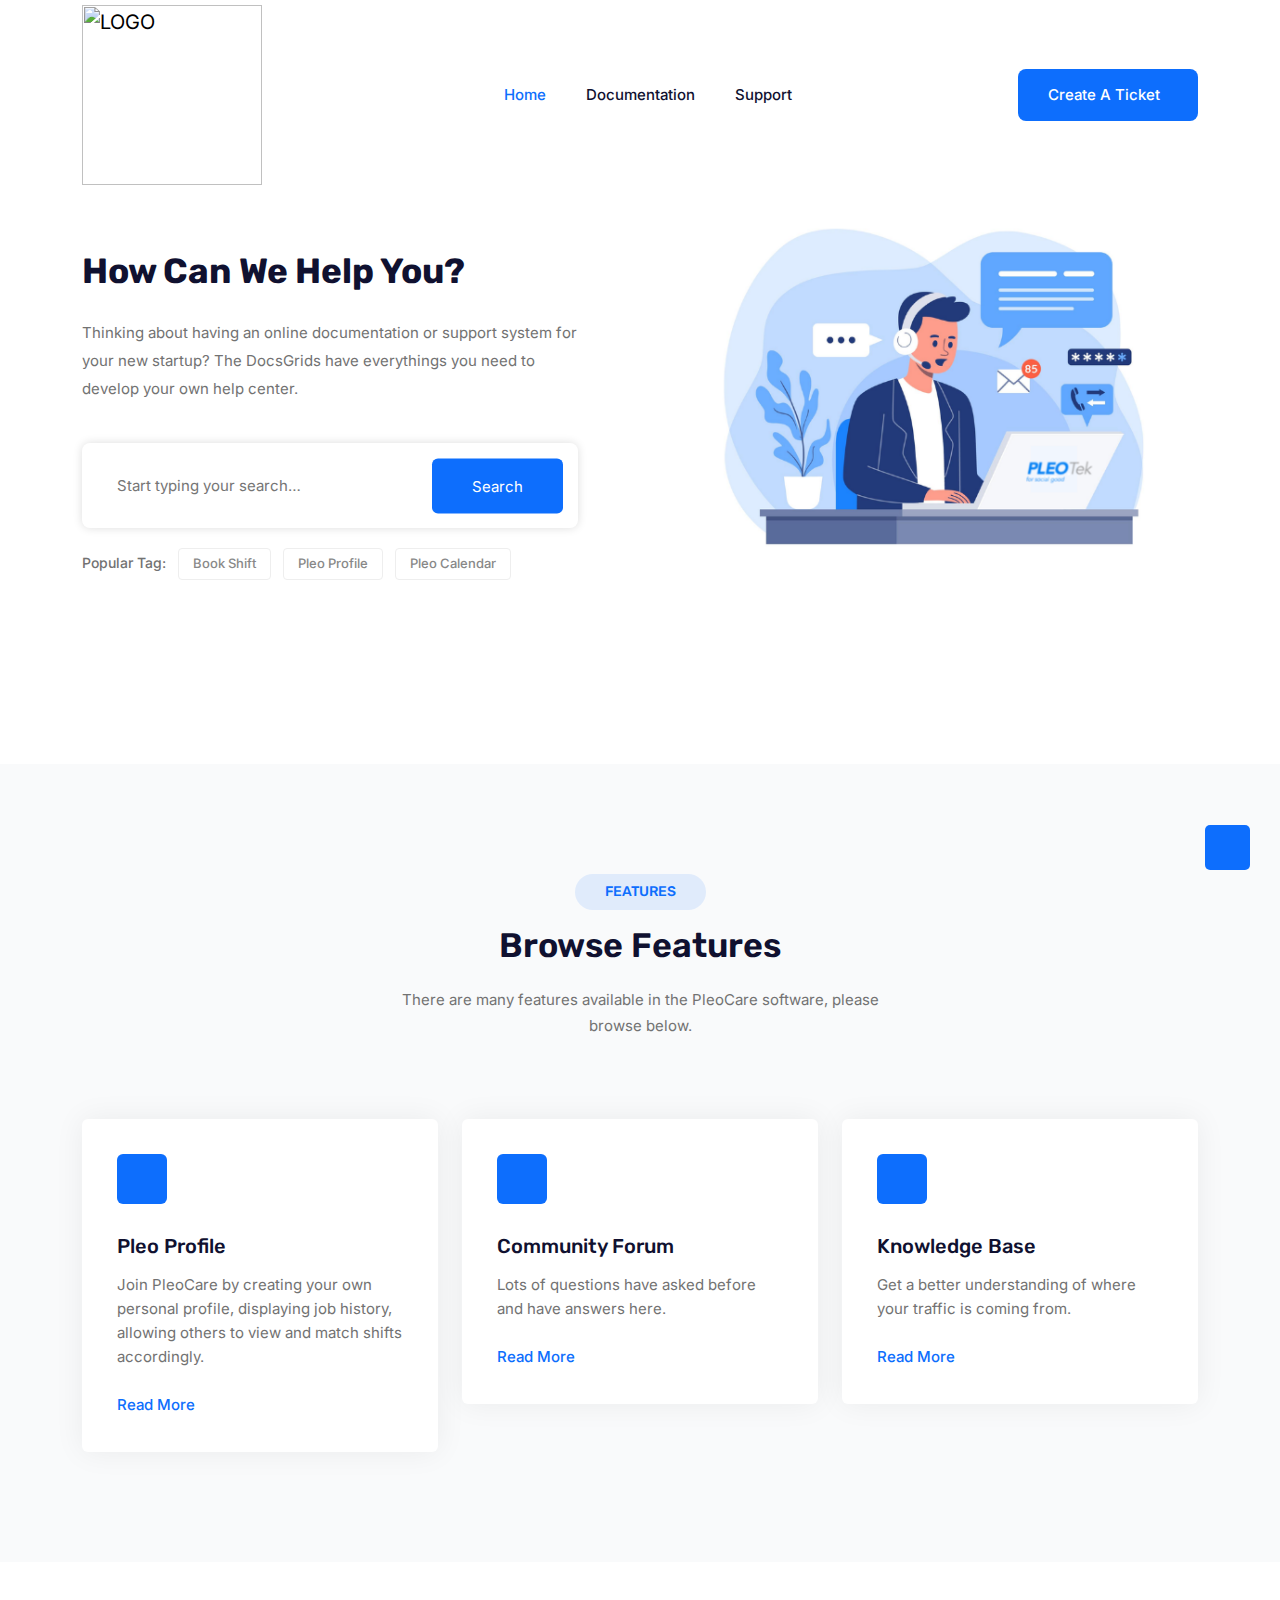
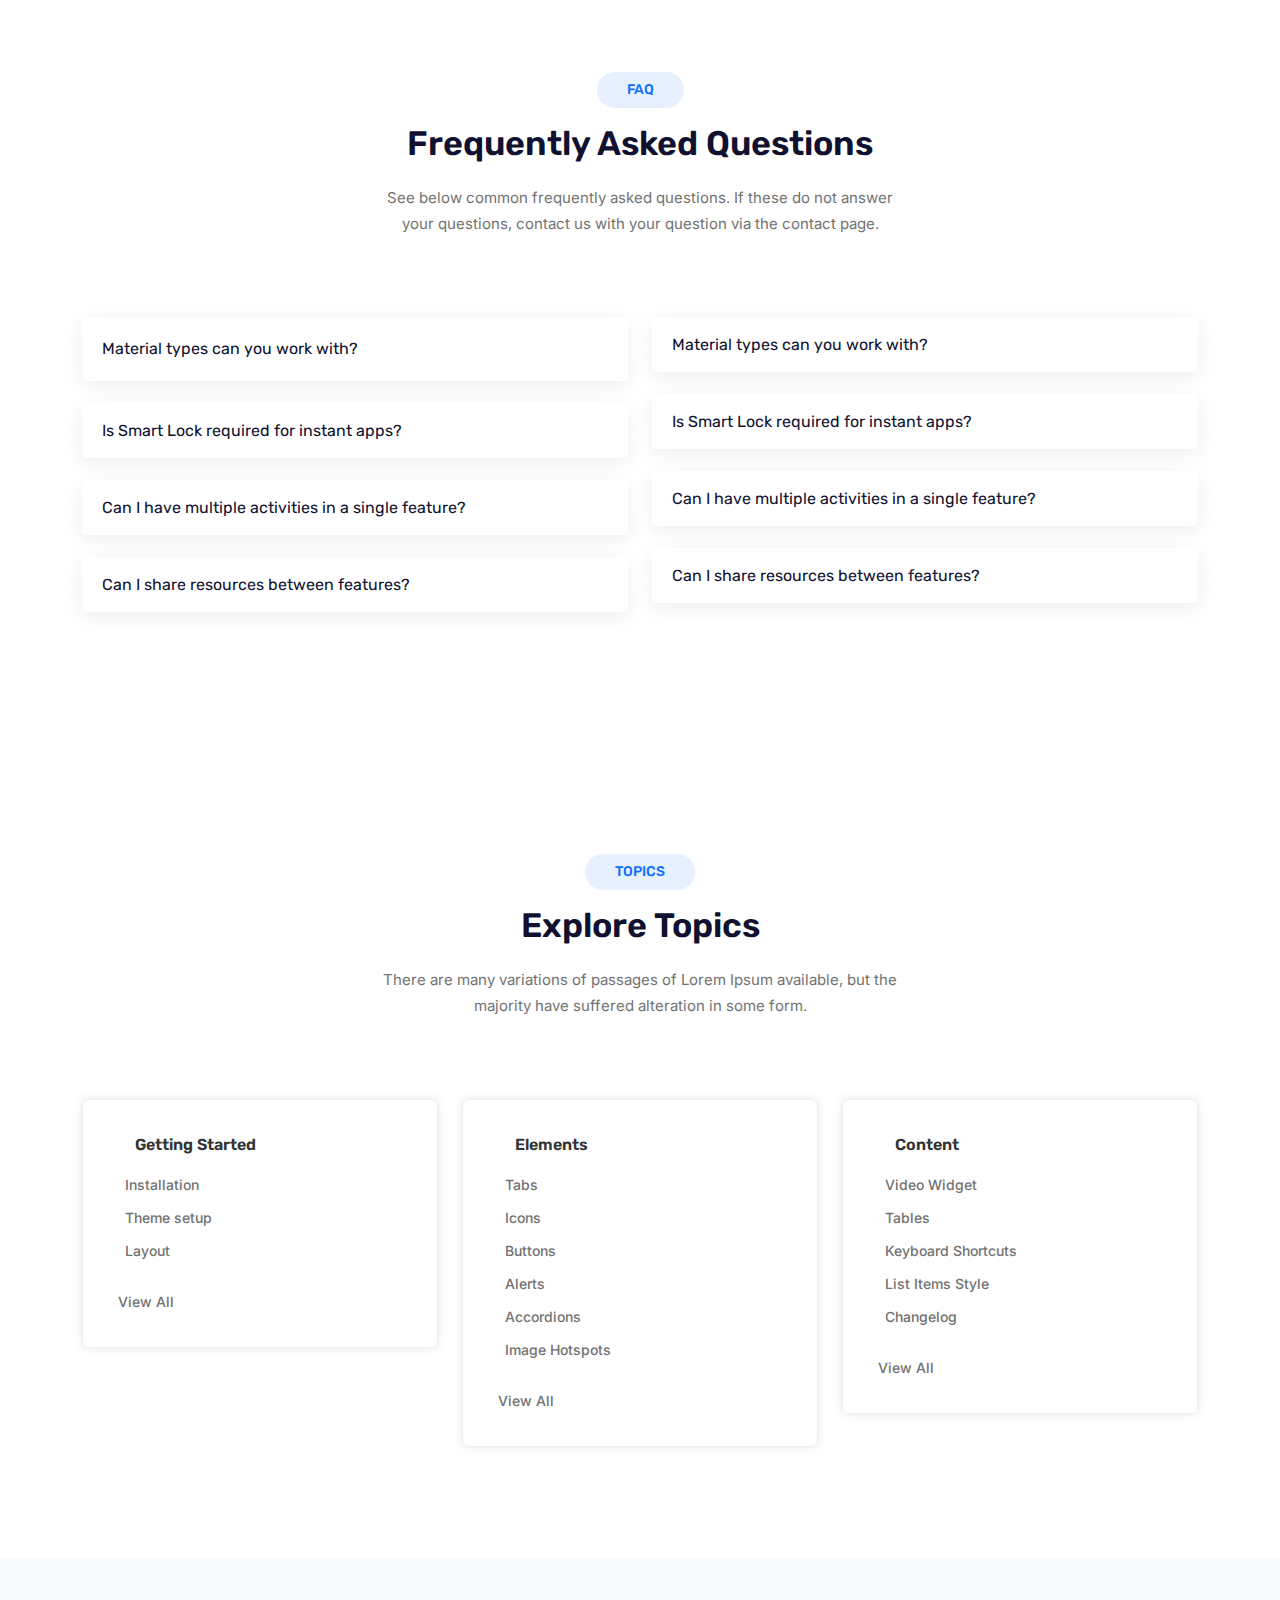
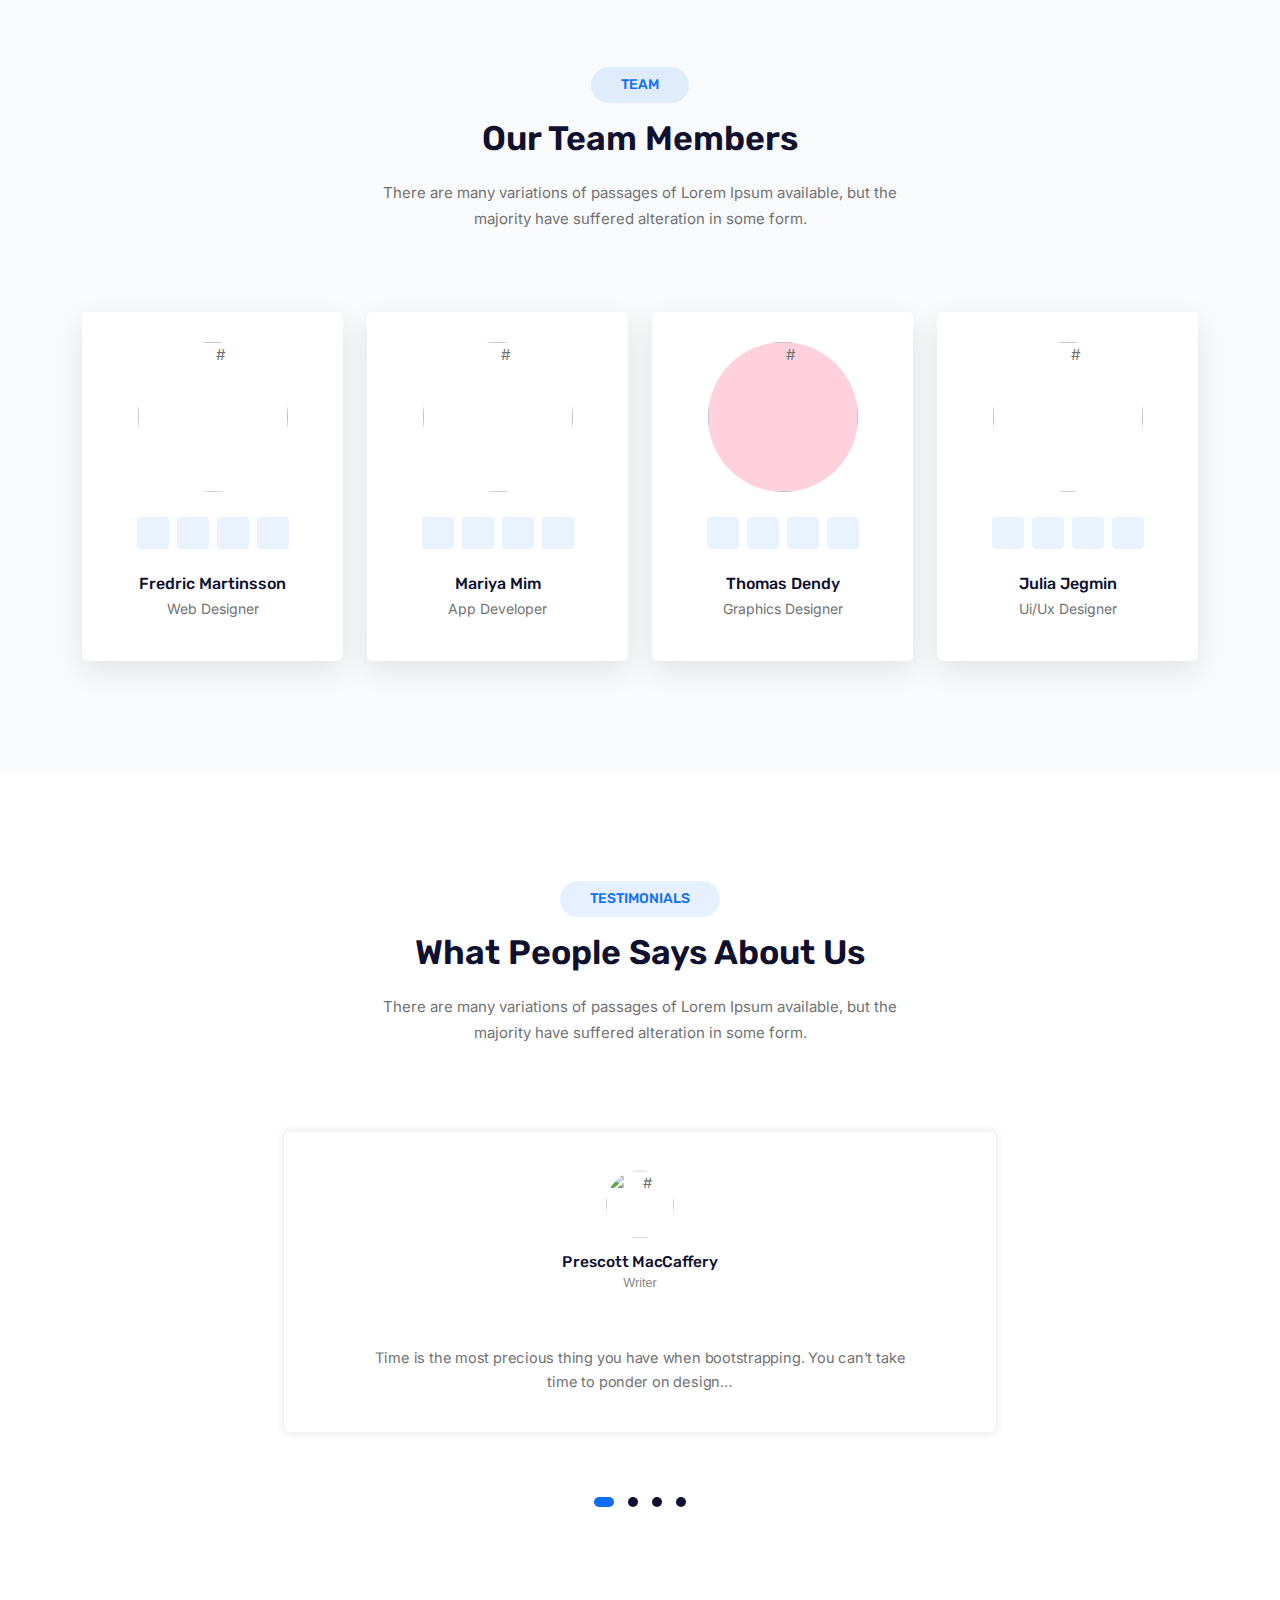
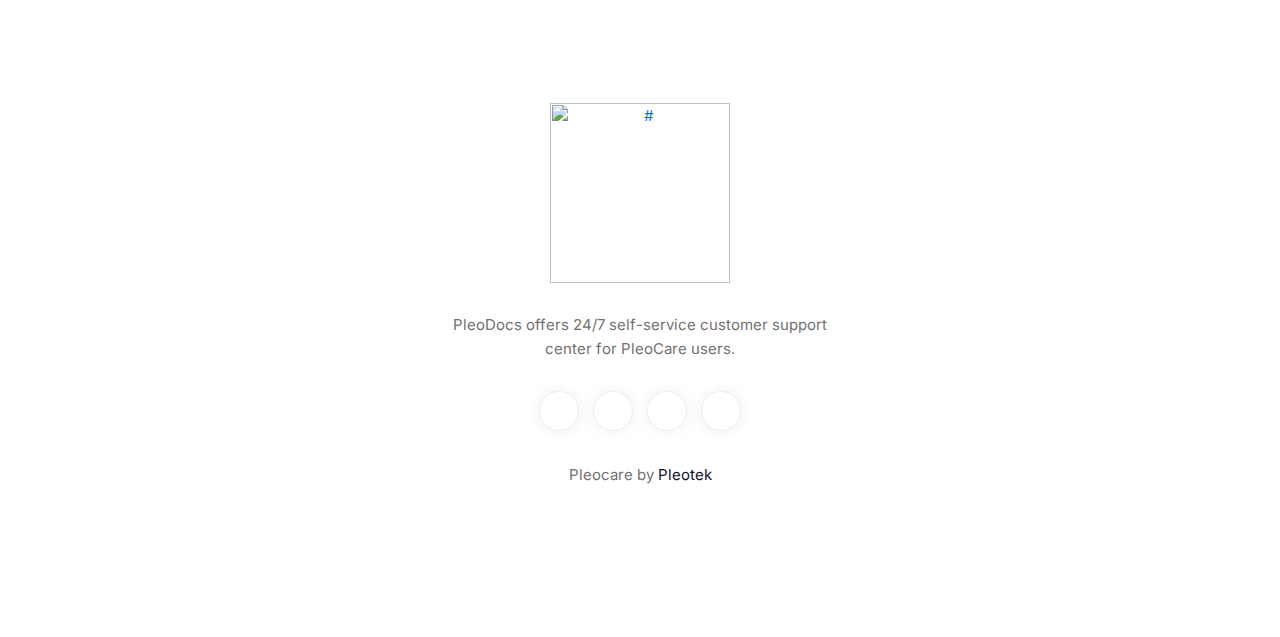
==== commit 1b8116c0: "Update index.html" ====
--- a/index.html
+++ b/index.html
@@ -118,8 +118,8 @@
         <div class="service-icon">
         <i class="fa fa-commenting-o"  style="margin-top:10px"></i>
         </div>
-        <h3>Pleo Discord</h3>
-        <p>Join the conversation at Pleo Discord and talk social care improvements through technology</p>
+        <h3>Pleo Profile</h3>
+        <p>Join PleoCare by creating your own personal profile, displaying job history, allowing others to view and match shifts accordingly.</p>
         <a href="javascript:void(0)" class="more">Read More <i class="fa fa-arrow-right"></i></a>
     </div>
         
@@ -164,8 +164,8 @@
     <h3 class="wow zoomIn" data-wow-delay=".2s" style="visibility: visible; animation-delay: 0.2s; animation-name: zoomIn;">FAQ</h3>
     <h2 class="wow fadeInUp" data-wow-delay=".4s" style="visibility: visible; animation-delay: 0.4s; animation-name: fadeInUp;">Frequently asked
     questions</h2>
-    <p class="wow fadeInUp" data-wow-delay=".6s" style="visibility: visible; animation-delay: 0.6s; animation-name: fadeInUp;">There are many variations of passages of Lorem
-    Ipsum available, but the majority have suffered alteration in some form.</p>
+    <p class="wow fadeInUp" data-wow-delay=".6s" style="visibility: visible; animation-delay: 0.6s; animation-name: fadeInUp;">See below common frequently asked questions. If these do not answer your questions, contact us with your question 
+        via the contact page.</p>
     </div>
     </div>
     </div>
